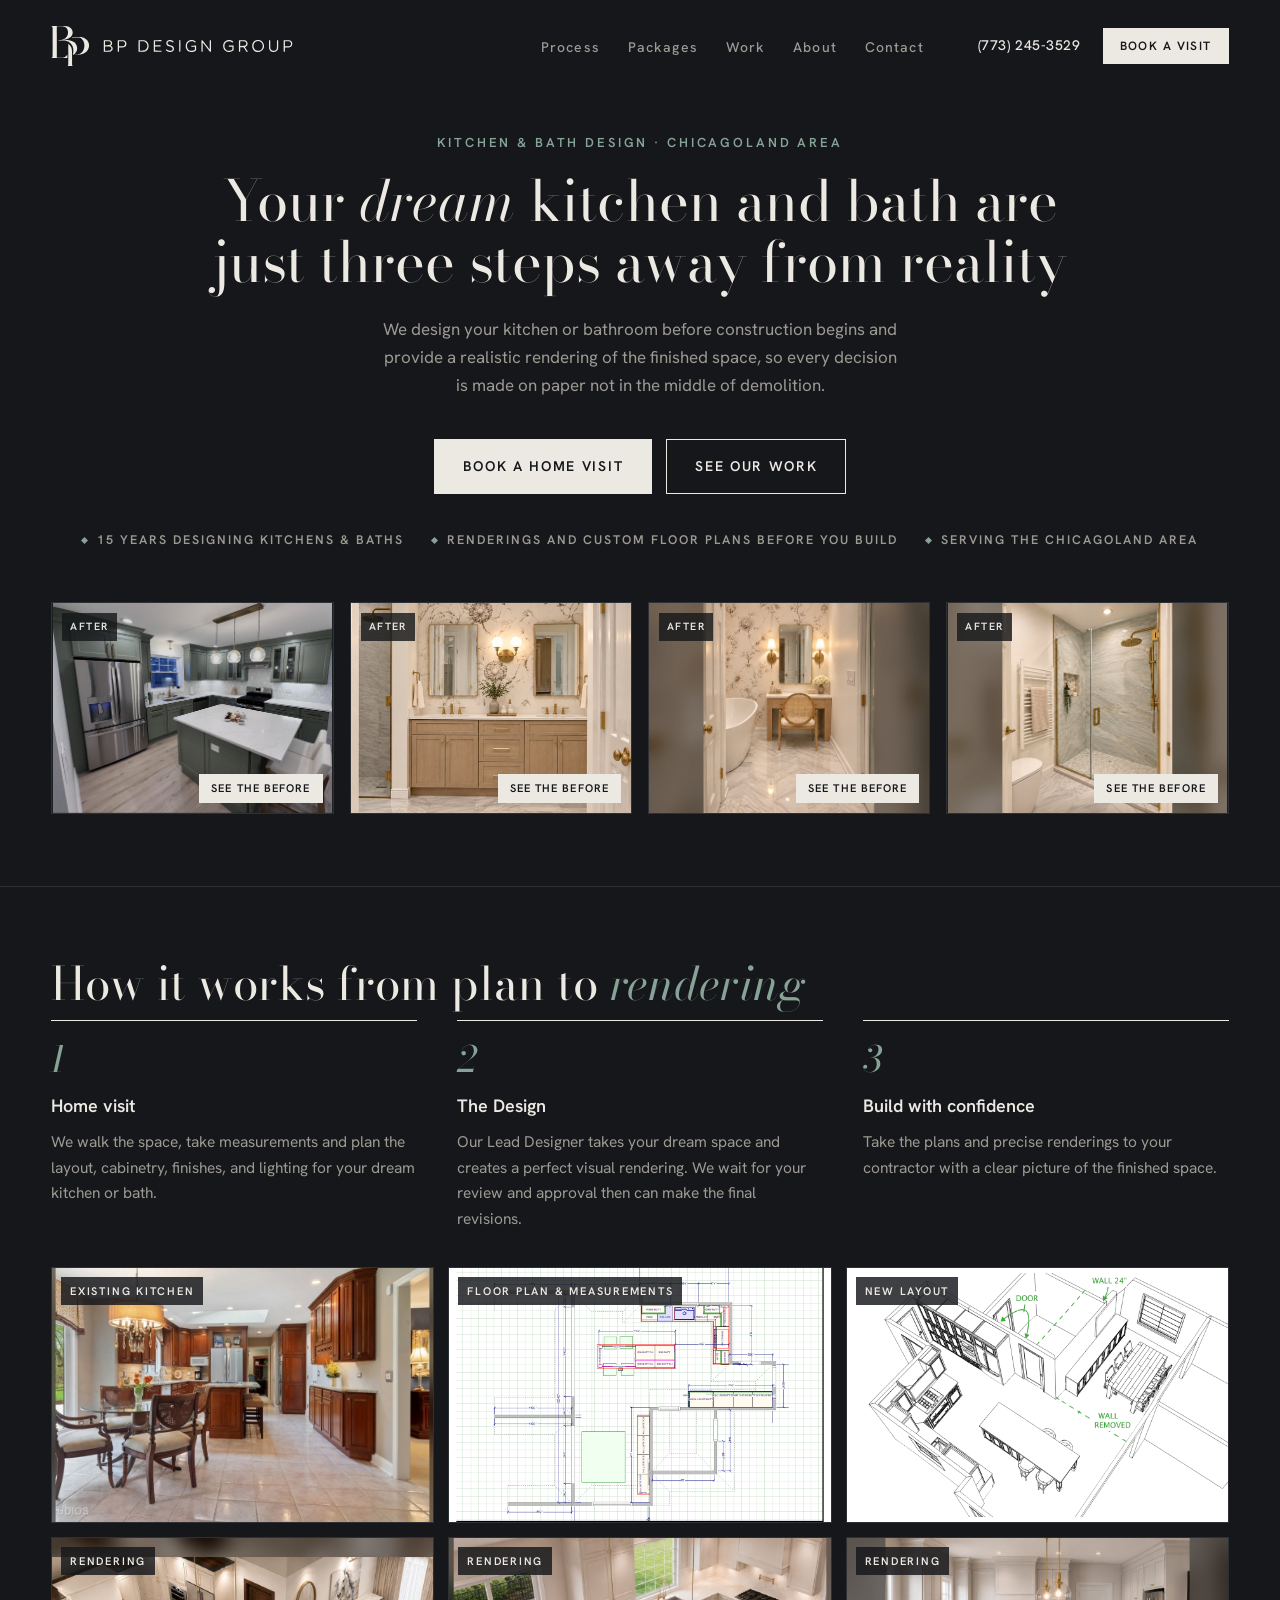
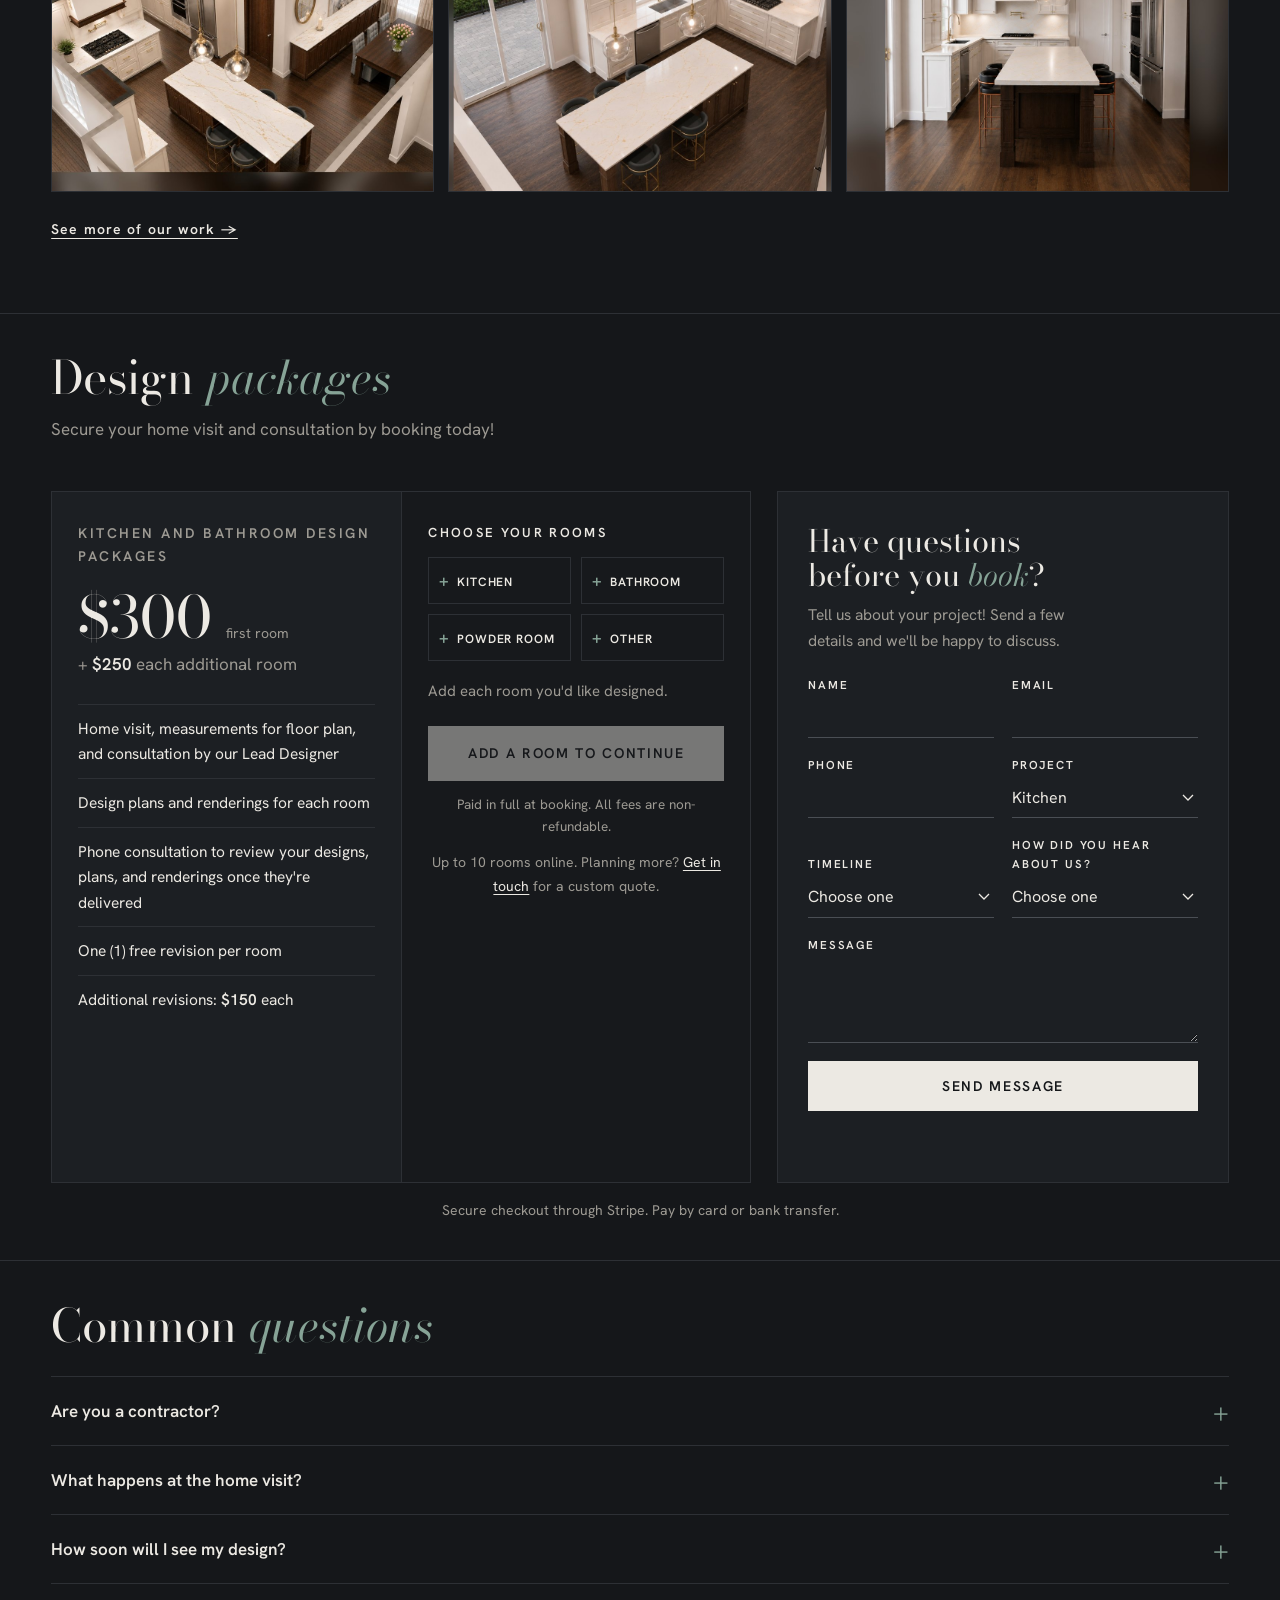
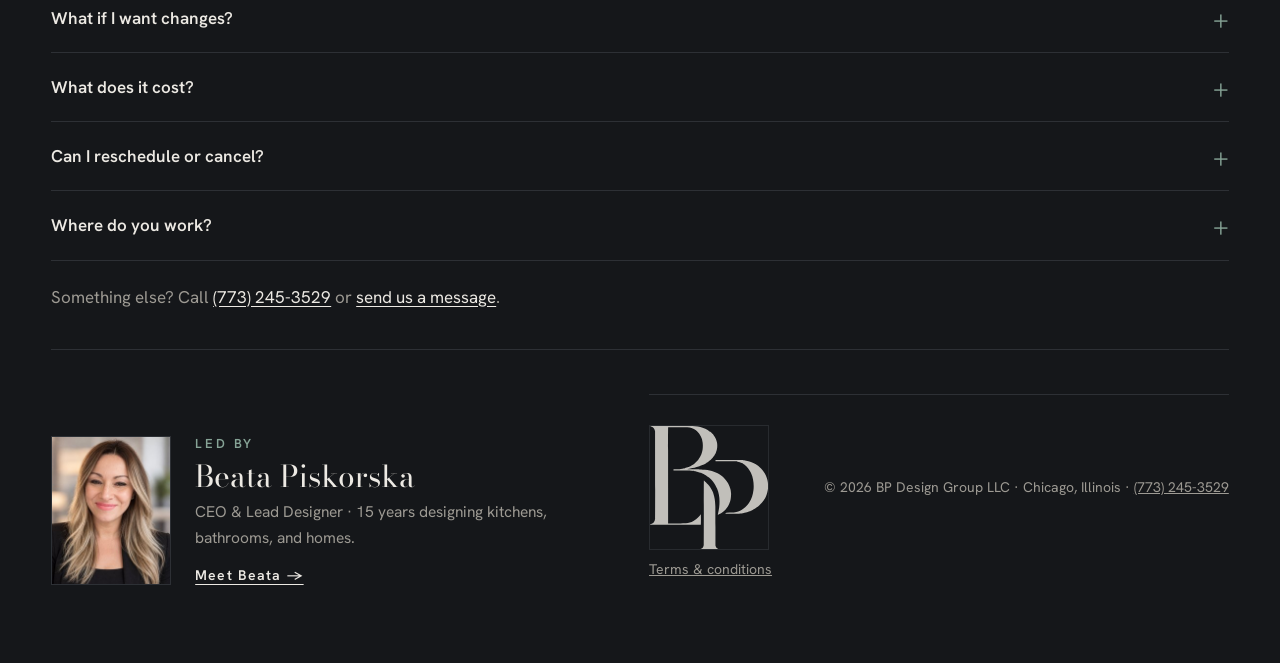
==== index.html @ edc8d441 "Test: Retainer Agreement signing (pre-filled document, drawn initials and signature in pop-ups), Ter" ====
<!doctype html>
<html lang="en"><head><meta charset="utf-8"><meta name="viewport" content="width=device-width, initial-scale=1">
<title>BP Design Group | Kitchen &amp; Bath Design in Chicago</title>
<meta name="description" content="BP Design Group designs kitchen and bathroom renovations for homes across the Chicagoland Area: layout, cabinetry, finishes, and lighting, with renderings of the finished room before work begins.">
<meta property="og:title" content="BP Design Group">
<meta property="og:description" content="Kitchen and bath design for the Chicagoland Area. See your new room before you build it.">
<meta property="og:type" content="website">
<meta property="og:image" content="https://bpdesignchi.com/img/kitchen-after.jpg">
<meta property="og:url" content="https://bpdesignchi.com/">
<meta name="theme-color" content="#15171A">
<link rel="icon" href="favicon.svg" type="image/svg+xml">
<link rel="canonical" href="https://bpdesignchi.com/">
<script type="application/ld+json">
{
  "@context": "https://schema.org",
  "@type": "HomeAndConstructionBusiness",
  "name": "BP Design Group LLC",
  "description": "Kitchen and bathroom renovation design: layout, cabinetry, finishes, lighting, and renderings.",
  "logo": "https://bpdesignchi.com/logo-mark.svg",
  "image": "https://bpdesignchi.com/img/kitchen-after.jpg",
  "url": "https://bpdesignchi.com/",
  "email": "info@bpdesignchi.com",
  "telephone": "+1-773-245-3529",
  "address": { "@type": "PostalAddress", "addressLocality": "Chicago", "addressRegion": "IL", "addressCountry": "US" },
  "areaServed": ["Chicagoland Area", "Chicago, IL"],
  "priceRange": "$$"
}
</script>
<script type="application/ld+json">
{
 "@context": "https://schema.org",
 "@type": "FAQPage",
 "mainEntity": [
  {
   "@type": "Question",
   "name": "Are you a contractor?",
   "acceptedAnswer": {
    "@type": "Answer",
    "text": "No. BP Design Group is a design firm. We create your plans and renderings; you hire your own contractor and installers, and they verify all measurements and site conditions before ordering materials or building."
   }
  },
  {
   "@type": "Question",
   "name": "What happens at the home visit?",
   "acceptedAnswer": {
    "@type": "Answer",
    "text": "Our Lead Designer walks the space with you, takes measurements for the floor plan, and talks through how you use the room, the look you want, and what matters most to you."
   }
  },
  {
   "@type": "Question",
   "name": "How soon will I see my design?",
   "acceptedAnswer": {
    "@type": "Answer",
    "text": "For one or two rooms, we aim to deliver your designs within three to five business days after the home visit; for larger projects, we'll give you an estimate when you book. Then we review them with you by phone."
   }
  },
  {
   "@type": "Question",
   "name": "What if I want changes?",
   "acceptedAnswer": {
    "@type": "Answer",
    "text": "Each room includes one free revision. Each revision beyond that is $150."
   }
  },
  {
   "@type": "Question",
   "name": "What does it cost?",
   "acceptedAnswer": {
    "@type": "Answer",
    "text": "$300 for the first room, including the home visit, and $250 for each additional room. The full amount is paid when you book, and all fees are non-refundable."
   }
  },
  {
   "@type": "Question",
   "name": "Can I reschedule or cancel?",
   "acceptedAnswer": {
    "@type": "Answer",
    "text": "You can reschedule your home visit once with at least 48 hours' notice. With less notice, or if the visit is missed, a new $300 retainer is needed to rebook; room fees you've already paid carry over. All fees are non-refundable, but if we cancel or reschedule, you can request a full refund."
   }
  },
  {
   "@type": "Question",
   "name": "Where do you work?",
   "acceptedAnswer": {
    "@type": "Answer",
    "text": "We design kitchens and bathrooms for homes across Chicagoland and the surrounding suburbs. Beyond a reasonable distance, we may quote a travel fee."
   }
  }
 ]
}
</script>
<link rel="preconnect" href="https://fonts.googleapis.com"><link rel="preconnect" href="https://fonts.gstatic.com" crossorigin>
<link href="https://fonts.googleapis.com/css2?family=Bodoni+Moda:ital,opsz,wght@0,6..96,400;1,6..96,400&family=Hanken+Grotesk:wght@400;500;600&family=Allura&display=swap" rel="stylesheet">
<style>
  :root { --bg:#15171A; --raised:#1C1F23; --text:#ECE9E3; --soft:#9D9A93; --rule:#2D3035; --acc:#86A396; --g:24px; }
  * { box-sizing:border-box; } html { scroll-behavior:smooth; }
  body { margin:0; background:var(--bg); color:var(--text); font:400 17px/1.65 "Hanken Grotesk", system-ui, sans-serif; }
  a { color:inherit; }
  .wrap { max-width:1140px; margin:0 auto; padding:0 var(--g); }
  header.top { display:flex; justify-content:space-between; align-items:center; padding:26px 0; }
  .brand { display:inline-flex; align-items:center; gap:14px; text-decoration:none; }
  .brand img { display:block; height:auto; }
  .brand-mark { width:38px; }
  .brand-word { width:190px; }
  @media (max-width:420px) { .brand-word { width:150px; } .brand-mark { width:32px; } }
  nav a { margin-left:28px; text-decoration:none; font-size:14px; font-weight:500; letter-spacing:.08em; color:var(--soft); }
  nav a:hover { color:var(--text); }
  .hero { padding:40px 0 72px; text-align:center; }
  .eyebrow { font-size:13px; font-weight:600; letter-spacing:.22em; text-transform:uppercase; color:var(--acc); margin:0 0 18px; }
  h1 { font:400 clamp(36px,4.4vw,64px)/1.08 "Bodoni Moda", serif; margin:0 auto; max-width:28ch; text-wrap:balance; }
  h1 em { font-style:italic; }
  .lede { color:var(--soft); max-width:52ch; margin:22px auto 34px; }
  .btn { display:inline-block; padding:15px 28px; background:var(--text); color:var(--bg); text-decoration:none; font-weight:600; font-size:14px; letter-spacing:.12em; text-transform:uppercase; border:1px solid var(--text); transition:background .2s,color .2s; }
  .btn:hover { background:transparent; color:var(--text); }
  .btn.ghost { background:transparent; color:var(--text); } .btn.ghost:hover { background:var(--text); color:var(--bg); }
  /* signature: drag from drawing to rendering */
  section { padding:clamp(48px, 5.5vw, 84px) 0; border-top:1px solid var(--rule); }
  h2 { font:400 clamp(30px,3.6vw,46px)/1.1 "Bodoni Moda", serif; margin:0 0 12px; }
  h2 em { font-style:italic; color:var(--acc); }
  .intro { color:var(--soft); max-width:52ch; margin:0 0 48px; text-wrap:balance; }
  .pkgs { display:grid; grid-template-columns:repeat(3,1fr); gap:clamp(16px, 2vw, 28px); }
  .pkg { background:var(--raised); border:1px solid var(--rule); padding:34px 30px; display:flex; flex-direction:column; }
  .pkg h3 { margin:0; font-size:14px; font-weight:600; letter-spacing:.18em; text-transform:uppercase; color:var(--soft); }
  .price { font:400 58px/1 "Bodoni Moda", serif; margin:20px 0 6px; }
  .price.word { font-style:italic; font-size:48px; }
  .per { font-size:14px; color:var(--soft); }
  .pkg ul { list-style:none; padding:0; margin:24px 0 30px; flex:1; }
  .pkg li { padding:10px 0; border-top:1px solid var(--rule); font-size:15.5px; }
  .pkg .btn { text-align:center; }
  .rooms { display:flex; align-items:center; justify-content:space-between; gap:12px; margin:20px 0 0; font-size:13px; font-weight:600; letter-spacing:.18em; text-transform:uppercase; color:var(--soft); }
  .rooms select { width:auto; min-width:128px; font-size:16px; letter-spacing:0; text-transform:none; padding:6px 26px 6px 0; }
  .multi-price .choose { display:block; font:italic 400 34px/1.1 "Bodoni Moda", serif; color:var(--soft); padding:12px 0 6px; }
  .btn.is-disabled { opacity:.45; cursor:not-allowed; }
  [hidden] { display:none !important; }
  .ask { margin:28px 0 0; font:italic 400 20px/1.4 "Bodoni Moda", serif; color:var(--text); }
  .ask a { color:var(--acc); text-underline-offset:4px; }
  .notes { margin-top:18px; display:grid; gap:4px; }
  .card-note { margin:16px 0 0; font-size:14px; color:var(--soft); text-align:center; }
  .card-note a { color:var(--text); text-underline-offset:3px; }
  /* one package, priced by room: pick rooms on the card */
  .package { display:grid; grid-template-columns:minmax(0, 1fr) minmax(0, 1fr); background:var(--raised); border:1px solid var(--rule); }
  .package-info { padding:36px 34px 30px; }
  .package-info h3 { margin:0; font-size:14px; font-weight:600; letter-spacing:.18em; text-transform:uppercase; color:var(--soft); }
  .package-price { display:flex; align-items:baseline; gap:14px; margin:20px 0 4px; }
  .package-price .price { margin:0; }
  .package-extra { margin:0; font-size:17px; color:var(--soft); }
  .package-extra strong { color:var(--text); font-weight:600; }
  .package-info ul { list-style:none; padding:0; margin:26px 0 0; }
  .package-info li { padding:11px 0; border-top:1px solid var(--rule); font-size:15.5px; }
  .package-info li strong { font-weight:600; }
  .package-pick { padding:36px 34px 30px; background:#17191C; border-left:1px solid var(--rule); display:flex; flex-direction:column; }
  .pick-title { margin:0 0 14px; font-size:13px; font-weight:600; letter-spacing:.18em; text-transform:uppercase; }
  .room-add { display:grid; grid-template-columns:repeat(2, minmax(0, 1fr)); gap:10px; }
  .room-add button { font:600 13px/1 "Hanken Grotesk", sans-serif; letter-spacing:.1em; text-transform:uppercase; color:var(--text); background:transparent; border:1px solid var(--rule); padding:15px 12px; cursor:pointer; text-align:left; transition:border-color .2s, background .2s; }
  .room-add button::before { content:"+"; color:var(--acc); font-size:17px; margin-right:10px; }
  .room-add button:hover:not(:disabled) { border-color:var(--text); background:rgba(236,233,227,.04); }
  .room-add button:disabled { opacity:.4; cursor:not-allowed; }
  .room-add button:focus-visible, .picked button:focus-visible { outline:2px solid var(--acc); outline-offset:2px; }
  .pick-empty { margin:18px 0 0; color:var(--soft); font-size:15px; }
  .picked { list-style:none; margin:18px 0 0; padding:0; }
  .picked:empty { display:none; }
  .picked li { display:grid; grid-template-columns:28px minmax(0, 1fr) 36px; align-items:center; gap:8px; padding:8px 0; border-top:1px solid var(--rule); }
  .picked .pick-n { font:italic 400 20px/1 "Bodoni Moda", serif; color:var(--acc); }
  .picked .pick-name { font-size:16px; }
  .picked input { font:inherit; font-size:16px; color:var(--text); background:transparent; border:0; border-bottom:1px solid var(--soft); padding:6px 0; width:100%; }
  .picked input:focus { outline:none; border-bottom-color:var(--acc); }
  .picked input::placeholder { color:#6E6C67; }
  .picked .pick-x { width:36px; height:36px; background:none; border:0; color:var(--soft); font-size:24px; line-height:1; cursor:pointer; }
  .picked .pick-x:hover { color:var(--text); }
  .pick-max { margin:12px 0 0; font-size:14px; color:#E6B872; }
  .pick-max a { color:var(--text); }
  .pick-sum { margin:18px 0 0; padding-top:16px; border-top:1px solid var(--text); }
  .pick-line { display:flex; justify-content:space-between; align-items:baseline; gap:12px; }
  .pick-line span { font-size:15px; color:var(--soft); }
  .pick-line strong { font:400 44px/1 "Bodoni Moda", serif; }
  .pick-sum p { margin:8px 0 0; font-size:14px; color:var(--soft); }
  .package-pick .btn { margin-top:22px; text-align:center; }
  .pick-error { margin:10px 0 0; font-size:14px; color:#E58B7C; min-height:0; }
  .pick-error:empty { display:none; }
  .package-pick .card-note { margin-top:14px; }
  @media (max-width:880px) { .package { grid-template-columns:1fr; } .package-pick { border-left:0; border-top:1px solid var(--rule); } .package-info, .package-pick { padding:28px 22px 24px; } }
  .addons { margin-top:clamp(16px, 2vw, 28px); border:1px solid var(--rule); padding:22px 30px; display:grid; grid-template-columns:auto minmax(0, 1fr); gap:10px 40px; align-items:center; }
  .addons h3 { margin:0; font-size:14px; font-weight:600; letter-spacing:.18em; text-transform:uppercase; color:var(--soft); }
  .addons dl { margin:0; display:grid; grid-template-columns:repeat(2, minmax(0, 1fr)); gap:10px 40px; }
  .addons dt { font-weight:600; }
  .addons dd { margin:0; color:var(--soft); font-size:15.5px; }
  .addons dd strong { color:var(--text); font-weight:600; }
  @media (max-width:880px) { .addons { grid-template-columns:1fr; padding:22px 24px; } .addons dl { grid-template-columns:1fr; gap:14px; } }
  .designer { display:flex; align-items:center; gap:24px; margin-top:56px; padding-top:32px; border-top:1px solid var(--rule); }
  .designer img { display:block; width:120px; height:auto; border:1px solid var(--rule); flex:none; }
  .designer .eyebrow { margin:0 0 6px; }
  .designer-name { margin:0; font:400 30px/1.1 "Bodoni Moda", serif; }
  .designer-role { margin:6px 0 10px; color:var(--soft); font-size:15.5px; }
  .designer-link { font-size:14px; font-weight:600; letter-spacing:.08em; color:var(--text); text-underline-offset:4px; }
  @media (max-width:520px) { .designer { gap:18px; } .designer img { width:88px; } .designer-name { font-size:26px; } }
  .note { font-size:14px; color:var(--soft); margin:0; }
  .checkout-note { margin-top:16px; text-align:center; }
  @media (max-width:880px) { .gallery { grid-template-columns:repeat(2, minmax(0, 1fr)); gap:10px; } .gallery .tag { top:6px; left:6px; font-size:10px; letter-spacing:.12em; padding:4px 6px; } }
  .steps { display:grid; grid-template-columns:repeat(3,1fr); gap:40px; list-style:none; margin:0; padding:0; counter-reset:s; }
  .steps > li { counter-increment:s; border-top:1px solid var(--text); padding-top:20px; }
  .process-shots { list-style:none; margin:36px 0 0; padding:0; display:grid; grid-template-columns:repeat(3, minmax(0, 1fr)); gap:14px; }
  .process-shots li { position:relative; }
  .process-shots img { display:block; width:100%; height:auto; aspect-ratio:3/2; object-fit:cover; border:1px solid var(--rule); background:var(--raised); }
  .process-shots .tag { position:absolute; top:10px; left:10px; font-size:11px; font-weight:600; letter-spacing:.16em; text-transform:uppercase; padding:5px 9px; background:rgba(21,23,26,.82); pointer-events:none; }
  .steps-more { display:inline-block; margin-top:26px; }
  @media (max-width:880px) { .process-shots { grid-template-columns:repeat(2, minmax(0, 1fr)); gap:10px; margin-top:28px; } .process-shots .tag { top:6px; left:6px; font-size:10px; letter-spacing:.12em; padding:4px 6px; } }
  .steps > li::before { content:counter(s); font:italic 400 36px/1 "Bodoni Moda", serif; color:var(--acc); display:block; margin-bottom:14px; }
  .steps h3 { margin:0 0 8px; font-size:18px; font-weight:600; }
  .steps p { margin:0; color:var(--soft); font-size:15.5px; }
  .contact-bg { background:var(--raised); }
  .faq { max-width:860px; }
  .faq h2 { margin-bottom:26px; }
  .faq-list { border-bottom:1px solid var(--rule); }
  .faq details { border-top:1px solid var(--rule); }
  .faq summary { display:flex; justify-content:space-between; align-items:center; gap:24px; padding:20px 0; cursor:pointer; list-style:none; font-size:17px; font-weight:600; }
  .faq summary::-webkit-details-marker { display:none; }
  .faq summary::after { content:"+"; font:300 28px/1 "Hanken Grotesk", sans-serif; color:var(--acc); flex:none; transition:transform .2s; }
  .faq details[open] summary::after { transform:rotate(45deg); }
  .faq summary:hover { color:#fff; }
  .faq summary:focus-visible { outline:2px solid var(--acc); outline-offset:4px; }
  .faq details p { margin:-4px 0 22px; color:var(--soft); max-width:64ch; }
  .faq-more { margin:22px 0 0; color:var(--soft); }
  .faq-more a { color:var(--text); text-underline-offset:3px; }
  @media (prefers-reduced-motion: reduce) { .faq summary::after { transition:none; } }
  /* booking box and contact form side by side */
  .pack-grid { display:grid; grid-template-columns:minmax(0, 1.55fr) minmax(0, 1fr); gap:clamp(16px, 2vw, 28px); align-items:stretch; }
  .contact-side { background:var(--raised); border:1px solid var(--rule); padding:32px 30px 26px; }
  .contact-side .head h3 { font:400 clamp(26px,2.4vw,32px)/1.12 "Bodoni Moda", serif; margin:0 0 10px; text-wrap:balance; }
  .contact-side .head h3 em { font-style:italic; color:var(--acc); }
  .contact-side .intro { margin:0 0 22px; font-size:15.5px; }
  #contact-form { gap:18px; }
  #contact-form .row { gap:18px; align-items:end; }
  .pack-grid .room-add button { padding:14px 10px; font-size:12px; letter-spacing:.07em; white-space:nowrap; }
  .pack-grid .room-add button::before { margin-right:7px; }
  #contact-form .field label { font-size:11.5px; letter-spacing:.16em; }
  #contact-form input, #contact-form select, #contact-form textarea { font-size:16px; padding:8px 0; }
  #contact-form textarea { min-height:84px; }
  #contact-form .form-actions { justify-content:stretch; }
  #contact-form .form-actions .btn { width:100%; text-align:center; }
  /* the package card stacks its two halves while it shares the row with the form */
  .pack-grid .package { grid-template-columns:1fr; }
  .pack-grid .package-pick { border-left:0; border-top:1px solid var(--rule); }
  @media (min-width:1280px) { .pack-grid .package { grid-template-columns:minmax(0, 1fr) minmax(0, 1fr); } .pack-grid .package-pick { border-left:1px solid var(--rule); border-top:0; } .pack-grid .package-info, .pack-grid .package-pick { padding:30px 26px 26px; } }
  @media (max-width:980px) { .pack-grid { grid-template-columns:1fr; } }
  @media (max-width:600px) { .contact-side { padding:26px 20px 22px; } }
  form { display:grid; gap:30px; }
  .row { display:grid; grid-template-columns:1fr 1fr; gap:30px; }
  .field { display:grid; gap:4px; }
  .field label { font-size:13px; font-weight:600; letter-spacing:.18em; text-transform:uppercase; }
  .field label small { font:italic 400 15px "Bodoni Moda", serif; letter-spacing:0; text-transform:none; color:var(--soft); margin-left:4px; }
  input, select, textarea { width:100%; font:400 18px/1.4 "Hanken Grotesk", sans-serif; color:var(--text); background:transparent; border:0; border-bottom:1px solid #4A4E54; border-radius:0; padding:10px 0; }
  select { appearance:none; background:transparent url("data:image/svg+xml,%3Csvg xmlns='http://www.w3.org/2000/svg' width='12' height='8'%3E%3Cpath d='M1 1l5 5 5-5' fill='none' stroke='%23ECE9E3' stroke-width='1.3'/%3E%3C/svg%3E") no-repeat right 4px center; padding-right:24px; }
  select option { background:var(--raised); color:var(--text); }
  textarea { min-height:130px; resize:vertical; }
  input:focus, select:focus, textarea:focus { outline:none; border-bottom-color:var(--acc); box-shadow:0 1px 0 var(--acc); }
  .botcheck { position:absolute; left:-9999px; }
  .form-actions { display:flex; flex-wrap:wrap; align-items:center; justify-content:space-between; gap:18px; }
  form .btn { cursor:pointer; font-family:inherit; }
  form .btn[disabled] { opacity:.6; cursor:progress; }
  .form-status { min-height:1.6em; margin:0; }
  .form-status.is-error { color:#E39A8A; }
  .form-status.is-success { color:var(--acc); font-style:italic; }
  @media (max-width:600px) { .row { grid-template-columns:1fr; } .form-actions .btn { width:100%; } }
  .foot-mark { display:block; width:26px; height:auto; opacity:.8; }
  footer { align-items:center; padding:30px 0 46px; border-top:1px solid var(--rule); font-size:14px; color:var(--soft); display:flex; flex-wrap:wrap; gap:8px 24px; justify-content:space-between; }
  a:focus-visible { outline:2px solid var(--acc); outline-offset:3px; }
  /* after-first project photos; the before is one tap away */
  .hero-ctas { display:flex; flex-wrap:wrap; justify-content:center; gap:14px; margin-top:40px; }
  .hero .hero-ctas .btn { margin-top:0; }
  .hero-facts { list-style:none; display:flex; flex-wrap:wrap; justify-content:center; gap:10px 28px; margin:36px 0 0; padding:0; font-size:12.5px; font-weight:600; letter-spacing:.16em; text-transform:uppercase; color:var(--soft); }
  .hero-facts li { display:flex; align-items:center; gap:10px; }
  .hero .hero-strip { grid-template-columns:repeat(4, minmax(0, 1fr)); gap:16px; max-width:none; margin:52px 0 0; text-align:left; }
  .hero-strip .reveal .state { top:10px; left:10px; font-size:10.5px; letter-spacing:.14em; padding:5px 8px; }
  .hero-strip .reveal-btn { right:10px; bottom:10px; padding:9px 12px; font-size:11px; letter-spacing:.1em; }
  @media (max-width:880px) { .hero .hero-strip { grid-template-columns:repeat(2, minmax(0, 1fr)); gap:10px; margin-top:36px; } }
  .hero-facts li::before { content:""; width:5px; height:5px; background:var(--acc); transform:rotate(45deg); flex:none; }
  @media (max-width:520px) { .hero-facts { flex-direction:column; align-items:center; gap:10px; } }
  .projects { display:grid; grid-template-columns:repeat(2, minmax(0, 1fr)); gap:28px; }
  @media (max-width:880px) { .projects { grid-template-columns:1fr; gap:20px; } }
  @media (max-width:520px) { .hero-ctas { flex-direction:column; align-items:stretch; max-width:340px; margin-left:auto; margin-right:auto; } .reveal-btn { right:10px; bottom:10px; padding:10px 12px; font-size:12px; } }
  .reveal { margin:0; }
  .reveal .frame { position:relative; border:1px solid var(--rule); background:var(--raised); overflow:hidden; }
  .reveal .frame { aspect-ratio:4/3; }
  .reveal img { display:block; width:100%; height:auto; }
  /* whole photo shown, never cropped: taller photos sit inside the frame with space at the sides */
  .reveal .after, .reveal .before { height:100%; object-fit:contain; }
  .reveal .before { position:absolute; inset:0; height:100%; object-fit:contain; opacity:0; transition:opacity .45s ease; }
  .reveal.showing-before .before { opacity:1; }
  .reveal .state { position:absolute; top:14px; left:14px; font-size:12px; font-weight:600; letter-spacing:.18em; text-transform:uppercase; padding:6px 10px; background:rgba(21,23,26,.8); pointer-events:none; }
  .reveal-btn { position:absolute; right:14px; bottom:14px; font:600 13px/1 "Hanken Grotesk", sans-serif; letter-spacing:.12em; text-transform:uppercase; color:var(--bg); background:var(--text); border:0; padding:12px 16px; cursor:pointer; transition:background .2s; }
  .reveal-btn:hover { background:#fff; }
  .reveal-btn:focus-visible { outline:2px solid var(--acc); outline-offset:3px; }
  @media (prefers-reduced-motion: reduce) { .reveal .before { transition:none; } }
  /* retainer agreement: signed before checkout */
  dialog.agree { width:min(660px, calc(100vw - 32px)); max-height:calc(100vh - 32px); overflow:auto; padding:0; border:1px solid var(--rule); background:var(--raised); color:var(--text); }
  dialog.agree::backdrop { background:rgba(8,9,10,.72); }
  .agree form { padding:34px 34px 30px; gap:22px; }
  .agree .close { position:absolute; top:14px; right:16px; background:none; border:0; color:var(--soft); font-size:26px; line-height:1; cursor:pointer; padding:6px; }
  .agree .close:hover { color:var(--text); }
  .agree h2 { margin:0; font-size:32px; }
  .agree .pkgline { margin:6px 0 0; color:var(--soft); }
  .agree .full { font-size:14px; color:var(--soft); margin:-8px 0 0; }
  .agree .full a { color:var(--text); }
  .agree .contract { max-height:230px; overflow:auto; border:1px solid var(--rule); background:#17191C; padding:14px 18px; font-size:13.5px; line-height:1.6; }
  .agree .contract h2 { font:600 13px/1.4 "Hanken Grotesk", sans-serif; letter-spacing:.06em; margin:16px 0 6px; padding:0; border:0; }
  .agree .contract h2:first-child { margin-top:0; }
  .agree .contract h3 { font:600 12px/1.4 "Hanken Grotesk", sans-serif; letter-spacing:.1em; text-transform:uppercase; color:var(--acc); margin:10px 0 4px; }
  .agree .contract p, .agree .contract li { color:#CFCBC4; margin:0 0 8px; }
  .agree .contract ul { margin:0 0 8px; padding-left:18px; }
  .agree .contract:focus-visible { outline:2px solid var(--acc); outline-offset:2px; }
  .agree .full { margin:8px 0 0; }
  .agree .sig-head { display:flex; justify-content:space-between; align-items:baseline; gap:12px; flex-wrap:wrap; }
  .agree .linkbtn { background:none; border:0; padding:0; color:var(--soft); font:inherit; font-size:13px; text-decoration:underline; cursor:pointer; }
  .agree .linkbtn:hover { color:var(--text); }
  .agree .sig-pad { display:block; width:100%; height:120px; margin-top:8px; background:#F4F2EE; border-radius:2px; touch-action:none; cursor:crosshair; }
  .agree .initials { border:1px solid var(--rule); padding:4px 20px 12px; margin:0; min-width:0; }
  .agree .initials legend { padding:0 8px; margin-left:-8px; font-size:13px; font-weight:600; letter-spacing:.18em; text-transform:uppercase; }
  .agree .init-head { display:flex; flex-wrap:wrap; align-items:end; justify-content:space-between; gap:12px 24px; padding:10px 0 14px; border-bottom:1px solid var(--rule); }
  .agree .init-head label { display:grid; gap:4px; font-size:11px; font-weight:600; letter-spacing:.16em; text-transform:uppercase; color:var(--soft); }
  .agree .init-head input { width:110px; text-align:center; text-transform:uppercase; letter-spacing:.12em; font-size:18px; font-weight:600; }
  .agree .init-head p { margin:0; font-size:14px; color:var(--soft); flex:1 1 220px; }
  .agree .init-count { font-size:13px; font-weight:600; letter-spacing:.08em; color:var(--soft); white-space:nowrap; }
  .agree .init-count.done { color:var(--acc); }
  .agree .init-group h4 { margin:18px 0 2px; font-size:12px; font-weight:600; letter-spacing:.16em; text-transform:uppercase; color:var(--acc); }
  .agree .init-item { display:grid; grid-template-columns:minmax(0, 1fr) 96px; gap:16px; align-items:center; padding:10px 0; border-top:1px solid var(--rule); }
  .agree .init-group h4 + .init-item { border-top:0; }
  .agree .init-item p { margin:0; font-size:14.5px; line-height:1.55; color:#D9D6D0; }
  .agree .init-item p strong { color:var(--text); }
  .agree .init-btn { height:40px; border:1px dashed var(--soft); background:transparent; color:var(--text); font:600 12px/1 "Hanken Grotesk", sans-serif; letter-spacing:.14em; text-transform:uppercase; cursor:pointer; }
  .agree .init-btn:hover { border-color:var(--text); }
  .agree .init-btn.on { border:1px solid var(--acc); background:rgba(134,163,150,.14); color:var(--text); font:400 26px/1 Allura, cursive; letter-spacing:0; text-transform:none; }
  .agree .init-btn:focus-visible { outline:2px solid var(--acc); outline-offset:2px; }
  .agree .init-item.missing .init-btn { border-color:#E6B872; color:#E6B872; }
  @media (max-width:600px) { .agree .init-item { grid-template-columns:minmax(0, 1fr) 84px; gap:12px; } }
  .agree .check { display:flex; gap:12px; align-items:flex-start; font-size:15px; color:#D9D6D0; cursor:pointer; }
  .agree .check input { width:18px; height:18px; margin:3px 0 0; accent-color:var(--acc); flex:none; }
  .agree .fine { font-size:13px; color:var(--soft); margin:0; max-width:34ch; }
  .agree input::placeholder { color:#6E6C67; }
  .agree .addr { border:0; padding:0; margin:0; display:grid; gap:18px; min-width:0; }
  .agree .addr legend { padding:0; margin-bottom:4px; font-size:13px; font-weight:600; letter-spacing:.18em; text-transform:uppercase; }
  .agree .addr legend small { display:block; margin-top:4px; font:italic 400 15px "Bodoni Moda", serif; letter-spacing:0; text-transform:none; color:var(--soft); }
  .agree .addr select { padding-right:24px; }
  .agree .addr-status { margin:-4px 0 0; font-size:14px; min-height:1.3em; color:var(--soft); }
  .agree .addr-status.ok { color:var(--acc); }
  .agree .addr-status.warn { color:#E6B872; }
  .agree .hidden { display:none; }
  .agree .stepper { display:flex; flex-wrap:wrap; gap:6px; list-style:none; margin:-6px 0 0; padding:0; counter-reset:st; }
  .agree .stepper li { counter-increment:st; font-size:12px; font-weight:600; letter-spacing:.14em; text-transform:uppercase; color:var(--soft); border:1px solid var(--rule); padding:7px 10px; }
  .agree .stepper li::before { content:counter(st) " · "; }
  .agree .stepper li.on { color:var(--bg); background:var(--text); border-color:var(--text); }
  .agree .stepper li.done { color:var(--acc); border-color:var(--acc); }
  .agree .step { display:grid; gap:20px; padding:0; border-top:0; }
  .agree .step h3 { font:400 26px/1.15 "Bodoni Moda", serif; margin:0; }
  .agree .step > .fine { margin-top:-12px; max-width:none; }
  .agree .room-list { display:grid; gap:14px; }
  .agree .room-row { display:grid; grid-template-columns:84px minmax(0, 1fr); gap:8px 16px; align-items:center; }
  .agree .room-row label { font-size:13px; font-weight:600; letter-spacing:.14em; text-transform:uppercase; color:var(--soft); }
  .agree .room-row .room-other { grid-column:2; }
  .agree .step-total { margin:0; color:var(--acc); }
  .agree .summary { margin:0; border:1px solid var(--rule); }
  .agree .summary div { display:grid; grid-template-columns:132px minmax(0, 1fr); gap:12px; padding:9px 14px; border-top:1px solid var(--rule); }
  .agree .summary div:first-child { border-top:0; }
  .agree .summary dt { font-size:12px; font-weight:600; letter-spacing:.14em; text-transform:uppercase; color:var(--soft); padding-top:3px; }
  .agree .summary dd { margin:0; font-size:15px; overflow-wrap:anywhere; }
  .agree .summary .linkbtn { margin-left:8px; }
  .agree .step-nav { flex-wrap:nowrap; }
  .agree .step-nav .fine { flex:1; }
  @media (max-width:600px) {
    .agree .room-row { grid-template-columns:1fr; } .agree .room-row .room-other { grid-column:1; }
    .agree .summary div { grid-template-columns:1fr; gap:2px; }
    .agree .step-nav { flex-wrap:wrap; } .agree .step-nav .btn { flex:1; } .agree .step-nav .fine { flex-basis:100%; order:-1; max-width:none; }
  }
  /* Review & sign: the Retainer Agreement card and the Terms checkbox */
  .agree .sign-card { display:flex; align-items:center; justify-content:space-between; gap:16px; flex-wrap:wrap; border:1px solid var(--rule); padding:18px 20px; }
  .agree .sign-card.done { border-color:var(--acc); }
  .agree .sign-kicker { margin:0 0 4px; font-size:12px; font-weight:600; letter-spacing:.16em; text-transform:uppercase; }
  .agree .sign-card.done .sign-kicker::after { content:" ✓"; color:var(--acc); }
  .agree .sign-state { margin:0; font-size:14.5px; color:var(--soft); max-width:42ch; }
  .agree .terms-card { display:grid; gap:14px; justify-items:start; }
  /* The agreement, shown as a document */
  dialog.retainer { width:min(820px, calc(100vw - 24px)); height:min(92vh, 1100px); max-height:none; padding:0; border:0; background:#2A2D31; color:#1A1C1F; }
  dialog.retainer[open] { display:grid; grid-template-rows:auto minmax(0, 1fr) auto; }
  dialog.retainer::backdrop { background:rgba(8,9,10,.8); }
  .ret-bar, .ret-foot { display:flex; align-items:center; justify-content:space-between; gap:12px; padding:12px 18px; background:#1C1F23; color:var(--text); }
  .ret-progress { font-size:13px; font-weight:600; letter-spacing:.08em; color:var(--soft); }
  .ret-close { background:none; border:0; color:var(--soft); font-size:28px; line-height:1; cursor:pointer; padding:0 4px; }
  .ret-close:hover { color:var(--text); }
  .ret-foot p { margin:0; font-size:13px; color:var(--soft); }
  .ret-foot .btn { cursor:pointer; font-family:inherit; }
  .paper-wrap { overflow:auto; padding:22px; }
  .paper { background:#fff; color:#1A1C1F; max-width:680px; margin:0 auto; padding:44px 50px 52px; box-shadow:0 10px 30px rgba(0,0,0,.35); font:400 14.5px/1.6 "Hanken Grotesk", Arial, sans-serif; }
  .paper .p-head { display:flex; justify-content:space-between; align-items:center; gap:12px; font-size:12px; color:#6B6B70; }
  .paper h2 { font:400 34px/1.1 "Bodoni Moda", serif; margin:20px 0 18px; color:#1A1C1F; }
  .paper h4 { margin:0 0 6px; font-size:12px; font-weight:600; letter-spacing:.16em; text-transform:uppercase; color:#2B4A3E; }
  .paper p { margin:0 0 8px; color:#1A1C1F; }
  .paper .p-sec { padding:16px 0; border-top:1px solid #E4E2DD; }
  .paper .p-sec.has-init { display:grid; grid-template-columns:minmax(0, 1fr) 108px; gap:18px; }
  .paper .fill { font-weight:600; background:#F0F5F2; border-bottom:1px solid #9FB5AB; padding:0 3px; }
  .paper .p-fees { width:100%; border-collapse:collapse; margin:8px 0 0; font-size:14px; }
  .paper .p-fees td { padding:5px 0; vertical-align:top; }
  .paper .p-fees td:last-child { text-align:right; white-space:nowrap; padding-left:12px; }
  .paper .p-fees .total td { font-weight:700; border-top:1.5px solid #1A1C1F; padding-top:7px; }
  .paper .slot-wrap { display:grid; gap:4px; align-content:start; }
  .paper .slot-wrap small { font-size:11px; color:#6B6B70; }
  .paper .init-slot, .paper .sig-slot { display:flex; align-items:center; justify-content:center; background:#FBFAF7; border:1.5px dashed #86A396; color:#2B4A3E; font:600 12px/1 "Hanken Grotesk", sans-serif; letter-spacing:.12em; text-transform:uppercase; cursor:pointer; padding:0; }
  .paper .init-slot { width:108px; height:58px; }
  .paper .init-slot:hover, .paper .sig-slot:hover { background:#EEF4F1; }
  .paper .init-slot.on, .paper .sig-slot.on { border-style:solid; background:#fff; }
  .paper .init-slot img { max-width:94px; max-height:48px; }
  .paper .p-sigs { display:grid; grid-template-columns:1fr 1fr; gap:28px; margin-top:8px; }
  .paper .p-who { font-size:12px; font-weight:600; letter-spacing:.14em; text-transform:uppercase; color:#6B6B70; margin-bottom:8px; }
  .paper .sig-slot { width:100%; height:86px; margin-bottom:10px; }
  .paper .sig-slot img { max-width:92%; max-height:74px; }
  .paper .p-sigline { height:86px; margin-bottom:10px; display:flex; align-items:flex-end; border-bottom:1px solid #1A1C1F; font-size:12.5px; color:#6B6B70; padding-bottom:6px; font-style:italic; }
  .paper button:focus-visible { outline:2px solid #2B4A3E; outline-offset:2px; }
  @media (max-width:640px) { .paper { padding:26px 18px 32px; } .paper h2 { font-size:28px; } .paper .p-sec.has-init { grid-template-columns:1fr; gap:10px; } .paper .p-sigs { grid-template-columns:1fr; } .paper-wrap { padding:10px; } .ret-foot p { display:none; } }
  /* The white pop-up for drawing initials or a signature */
  dialog.padbox { width:min(460px, calc(100vw - 24px)); padding:22px 22px 18px; border:0; background:#fff; color:#1A1C1F; box-shadow:0 24px 60px rgba(0,0,0,.45); }
  dialog.padbox.is-sig { width:min(640px, calc(100vw - 24px)); }
  dialog.padbox::backdrop { background:rgba(8,9,10,.55); }
  .padbox h3 { margin:0 0 4px; font:400 24px/1.2 "Bodoni Moda", serif; color:#1A1C1F; }
  .padbox .pad-hint { margin:0 0 12px; font-size:13.5px; color:#6B6B70; }
  .padbox canvas { display:block; width:100%; height:170px; background:#fff; border:1.5px solid #CFCBC4; touch-action:none; cursor:crosshair; }
  .padbox.is-sig canvas { height:200px; }
  .pad-reuse { display:flex; flex-wrap:wrap; align-items:center; gap:12px; margin:0 0 12px; padding:10px 12px; background:#F0F5F2; }
  .pad-reuse[hidden] { display:none; }
  .pad-reuse img { max-height:40px; max-width:120px; }
  .pad-reuse .pad-hint { margin:0; }
  .pad-error { min-height:1.2em; margin:8px 0 0; font-size:13px; color:#B4412E; }
  .pad-actions { display:flex; align-items:center; gap:10px; margin-top:6px; }
  .pad-actions .grow { flex:1; }
  .pad-btn { font:600 12.5px/1 "Hanken Grotesk", sans-serif; letter-spacing:.12em; text-transform:uppercase; padding:12px 16px; border:1px solid #1A1C1F; background:#1A1C1F; color:#fff; cursor:pointer; }
  .pad-btn.ghost { background:#fff; color:#1A1C1F; }
  .pad-link { background:none; border:0; padding:0; font:inherit; font-size:13px; color:#555; text-decoration:underline; cursor:pointer; }
  .pick-policy { margin:12px 0 0; font-size:13.5px; color:var(--soft); text-align:center; }
  .foot-designer { margin-top:0; padding:44px 0 36px; }
  @media (max-width:600px) { .agree form { padding:28px 20px 22px; } .agree h2 { font-size:26px; } }
  @media (max-width:880px) {
    .pkgs, .steps { grid-template-columns:1fr; } nav { display:none; } section { padding:48px 0; }
  }
</style>
<link rel="stylesheet" href="site.css"></head>
<body>
<div class="wrap">
  <header class="top">
    <a class="brand" href="#" aria-label="BP Design Group, home"><img class="brand-mark" src="logo-mark.svg" width="38" height="40" alt=""><img class="brand-word" src="logo-wordmark.svg" width="190" height="12" alt="BP Design Group"></a>
    <button type="button" class="menu-btn" aria-expanded="false" aria-controls="site-nav"><span class="bars" aria-hidden="true"><i></i><i></i><i></i></span>Menu</button>
    <nav id="site-nav" aria-label="Main"><a href="#process">Process</a><a href="#packages">Packages</a><a href="work.html">Work</a><a href="about.html">About</a><a href="#contact">Contact</a></nav>
    <div class="head-actions"><a class="head-phone" href="tel:+17732453529">(773) 245-3529</a><a class="head-cta" href="#packages">Book a visit</a></div>
  </header>

  <div class="hero">
    <p class="eyebrow">Kitchen &amp; bath design · Chicagoland Area</p>
    <h1>Your <em>dream</em> kitchen and bath are just three steps away from reality</h1>
    <p class="lede">We design your kitchen or bathroom before construction begins and provide a realistic rendering of the finished space, so every decision is made on paper not in the middle of demolition.</p>
    <div class="hero-ctas"><a class="btn" href="#packages">Book a home visit</a><a class="btn ghost" href="work.html">See our work</a></div>
    <ul class="hero-facts">
      <li>15 years designing kitchens &amp; baths</li>
      <li>Renderings and custom floor plans before you build</li>
      <li>Serving the Chicagoland Area</li>
    </ul>
    <div class="projects hero-strip" aria-label="Recent projects: tap See the before to compare">
      <figure class="reveal">
        <div class="frame">
          <img class="after" src="img/kitchen-after.jpg" width="1140" height="855" alt="The finished kitchen: sage green shaker cabinets, a white stone island with seating, a marble hexagon backsplash, pendant lights, and light wood floors.">
          <img class="before" src="img/kitchen-before.jpg" width="1320" height="990" loading="lazy" alt="The same kitchen before: oak cabinets, white laminate counters, and black and white vinyl tile floors.">
          <span class="state">After</span>
          <button type="button" class="reveal-btn" aria-pressed="false">See the before</button>
        </div>
      </figure>
      <figure class="reveal">
        <div class="frame">
          <img class="after" src="img/work/bath-double-after.jpg" width="828" height="621" loading="lazy" alt="The finished bathroom: a light oak double vanity with brass hardware, two brass-framed mirrors, floral wallpaper, and a marble floor.">
          <img class="before" src="img/work/bath-double-before.jpg" width="828" height="621" loading="lazy" alt="The same bathroom before: a distressed white double vanity, a mirrored medicine cabinet, and a cluttered countertop.">
          <span class="state">After</span>
          <button type="button" class="reveal-btn" aria-pressed="false">See the before</button>
        </div>
      </figure>
      <figure class="reveal">
        <div class="frame">
          <img class="after" src="img/work/bath-vanity-after-wide.jpg" data-full="img/work/bath-vanity-after.jpg" width="1253" height="940" loading="lazy" alt="The finished bathroom: a freestanding tub, a wood vanity table with a cane chair, floral wallpaper, brass sconces, and a marble floor.">
          <img class="before" src="img/work/bath-vanity-before-wide.jpg" data-full="img/work/bath-vanity-before.jpg" width="1253" height="940" loading="lazy" alt="The same bathroom before: a built-in corner jetted tub, mirrored walls, and white tile floors.">
          <span class="state">After</span>
          <button type="button" class="reveal-btn" aria-pressed="false">See the before</button>
        </div>
      </figure>
      <figure class="reveal">
        <div class="frame">
          <img class="after" src="img/work/bath-shower-after-wide.jpg" data-full="img/work/bath-shower-after.jpg" width="1253" height="940" loading="lazy" alt="The finished bathroom: a walk-in glass shower with brass fixtures and marble-look tile, a heated towel rack, and a marble floor.">
          <img class="before" src="img/work/bath-shower-before-wide.jpg" data-full="img/work/bath-shower-before.jpg" width="1253" height="940" loading="lazy" alt="The same bathroom before: a tub with a shower curtain, white wall tile, and black and white tile floors.">
          <span class="state">After</span>
          <button type="button" class="reveal-btn" aria-pressed="false">See the before</button>
        </div>
      </figure>
    </div>
  </div>
</div>

<section id="process"><div class="wrap">
  <h2>How it works from plan to <em>rendering</em></h2>
  <ol class="steps">
    <li><h3>Home visit</h3><p>We walk the space, take measurements and plan the layout, cabinetry, finishes, and lighting for your dream kitchen or bath.</p></li>
    <li><h3>The Design</h3><p>Our Lead Designer takes your dream space and creates a perfect visual rendering. We wait for your review and approval then can make the final revisions.</p></li>
    <li><h3>Build with confidence</h3><p>Take the plans and precise renderings to your contractor with a clear picture of the finished space.</p></li>
  </ol>
  <ul class="gallery process-shots" aria-label="One kitchen from the existing room to the renderings">
    <li><img src="img/work/project1-existing.jpg" data-full="img/work/project1-existing-full.jpg" width="939" height="626" loading="lazy" alt="The kitchen before the redesign: cherry cabinets, a beige tile floor, and a breakfast table by the window."><span class="tag">Existing kitchen</span></li>
    <li><img src="img/work/project1-floor-plan.png" data-full="img/work/project1-floor-plan-full.png" width="1200" height="800" loading="lazy" alt="The floor plan for the new kitchen, with cabinet sizes and measurements."><span class="tag">Floor plan &amp; measurements</span></li>
    <li><img src="img/work/project1-layout.png" data-full="img/work/project1-layout-full.png" width="1200" height="800" loading="lazy" alt="A 3D line drawing of the new layout: the wall between the kitchen and dining room removed, a new island, and a relocated door."><span class="tag">New layout</span></li>
    <li><img src="img/work/project1-rendering-1.jpg" data-full="img/work/project1-rendering-1-full.jpg" width="1000" height="667" loading="lazy" alt="Rendering from above: white cabinetry, a long stone island with a dark wood base, glass pendants, and a built-in buffet by the dining table."><span class="tag">Rendering</span></li>
    <li><img src="img/work/project1-rendering-2.jpg" data-full="img/work/project1-rendering-2-full.jpg" width="1062" height="682" loading="lazy" alt="Rendering of the island and sink wall, with the patio door on the left."><span class="tag">Rendering</span></li>
    <li><img src="img/work/project1-rendering-3.jpg" data-full="img/work/project1-rendering-3-full.jpg" width="1022" height="681" loading="lazy" alt="Rendering from the dining side: the island with counter stools, the range hood, and built-in ovens."><span class="tag">Rendering</span></li>
  </ul>
  <a class="designer-link steps-more" href="work.html">See more of our work &rarr;</a>
  </div>
</div></section>

<section id="packages" class="space-tight"><div class="wrap">
  <h2>Design <em>packages</em></h2>
  <p class="intro">Secure your home visit and consultation by booking today!</p>
  <div class="pack-grid">
    <div class="package" id="package-card">
      <div class="package-info">
        <h3>Kitchen and Bathroom Design Packages</h3>
        <div class="package-price"><span class="price">$300</span><span class="per">first room</span></div>
        <p class="package-extra">+ <strong>$250</strong> each additional room</p>
        <ul>
          <li>Home visit, measurements for floor plan, and consultation by our Lead Designer</li>
          <li>Design plans and renderings for each room</li>
          <li>Phone consultation to review your designs, plans, and renderings once they're delivered</li>
          <li>One (1) free revision per room</li>
          <li>Additional revisions: <strong>$150</strong> each</li>
        </ul>
      </div>
      <div class="package-pick">
        <p class="pick-title" id="pick-title">Choose your rooms</p>
        <div class="room-add" role="group" aria-labelledby="pick-title">
          <button type="button" data-add="Kitchen">Kitchen</button><button type="button" data-add="Bathroom">Bathroom</button><button type="button" data-add="Powder room">Powder room</button><button type="button" data-add="Other">Other</button>
        </div>
        <p class="pick-empty" id="pick-empty">Add each room you'd like designed.</p>
        <ol class="picked" id="picked" aria-label="Rooms in your package"></ol>
        <p class="pick-max" id="pick-max" hidden>That's 10 rooms, the most we can book online. Planning more? <a href="#contact">Get in touch</a> for a custom quote.</p>
        <div class="pick-sum" id="pick-sum" aria-live="polite" hidden>
          <div class="pick-line"><span id="pick-count"></span><strong id="pick-total"></strong></div>
          <p id="pick-break"></p>
        </div>
        <a class="btn is-disabled" href="#packages" id="pkg-pay" aria-disabled="true">Add a room to continue</a>
        <p class="pick-error" id="pick-error" role="alert"></p>
      <p class="pick-policy">Paid in full at booking. All fees are non-refundable.</p>
        <p class="card-note">Up to 10 rooms online. Planning more? <a href="#contact">Get in touch</a> for a custom quote.</p>
      </div>
    </div>
    <aside class="contact-side" id="contact" aria-labelledby="contact-title">
      <div class="head">
        <h3 id="contact-title">Have questions before you <em>book</em>?</h3>
        <p class="intro">Tell us about your project! Send a few details and we'll be happy to discuss.</p>
      </div>
      <form id="contact-form" novalidate>
        <div class="row">
          <div class="field"><label for="name">Name</label><input id="name" name="name" type="text" autocomplete="name" required></div>
          <div class="field"><label for="email">Email</label><input id="email" name="email" type="email" autocomplete="email" required></div>
        </div>
        <div class="row">
          <div class="field"><label for="phone">Phone</label><input id="phone" name="phone" type="tel" autocomplete="tel"></div>
          <div class="field"><label for="project">Project</label>
            <select id="project" name="project">
              <option>Kitchen</option>
              <option>Bathroom</option>
              <option>Kitchen and bathroom</option>
              <option>Another room</option>
              <option>Something else</option>
            </select>
          </div>
        </div>
        <div class="row">
          <div class="field"><label for="timeline">Timeline</label>
            <select id="timeline" name="timeline">
              <option value="">Choose one</option>
              <option>Ready to start</option>
              <option>Within 3 months</option>
              <option>3 to 6 months</option>
              <option>6 months or more</option>
              <option>Just exploring</option>
            </select>
          </div>
          <div class="field"><label for="source">How did you hear about us?</label>
            <select id="source" name="source">
              <option value="">Choose one</option>
              <option>Google</option>
              <option>Instagram</option>
              <option>Facebook</option>
              <option>A friend or family member</option>
              <option>A contractor or builder</option>
              <option>Other</option>
            </select>
          </div>
        </div>
        <div class="field"><label for="message">Message</label><textarea id="message" name="message" required></textarea></div>
        <input class="botcheck" type="checkbox" name="botcheck" tabindex="-1" autocomplete="off" aria-hidden="true">
        <div class="form-actions">
          <button class="btn" type="submit">Send message</button>
        </div>
        <p class="form-status" role="status" aria-live="polite"></p>
      </form>
    </aside>
  </div>
  <p class="note checkout-note">Secure checkout through Stripe. Pay by card or bank transfer.</p>
</div></section>



<section id="faq" class="space-tight"><div class="wrap faq">
  <h2>Common <em>questions</em></h2>
  <div class="faq-list">
    <details><summary>Are you a contractor?</summary><p>No. BP Design Group is a design firm. We create your plans and renderings; you hire your own contractor and installers, and they verify all measurements and site conditions before ordering materials or building.</p></details>
    <details><summary>What happens at the home visit?</summary><p>Our Lead Designer walks the space with you, takes measurements for the floor plan, and talks through how you use the room, the look you want, and what matters most to you.</p></details>
    <details><summary>How soon will I see my design?</summary><p>For one or two rooms, we aim to deliver your designs within three to five business days after the home visit; for larger projects, we'll give you an estimate when you book. Then we review them with you by phone.</p></details>
    <details><summary>What if I want changes?</summary><p>Each room includes one free revision. Each revision beyond that is $150.</p></details>
    <details><summary>What does it cost?</summary><p>$300 for the first room, including the home visit, and $250 for each additional room. The full amount is paid when you book, and all fees are non-refundable.</p></details>
    <details><summary>Can I reschedule or cancel?</summary><p>You can reschedule your home visit once with at least 48 hours' notice. With less notice, or if the visit is missed, a new $300 retainer is needed to rebook; room fees you've already paid carry over. All fees are non-refundable, but if we cancel or reschedule, you can request a full refund.</p></details>
    <details><summary>Where do you work?</summary><p>We design kitchens and bathrooms for homes across Chicagoland and the surrounding suburbs. Beyond a reasonable distance, we may quote a travel fee.</p></details>
  </div>
  <p class="faq-more">Something else? Call <a href="tel:+17732453529">(773) 245-3529</a> or <a href="#contact">send us a message</a>.</p>
</div></section>


<dialog class="agree" id="agree" aria-labelledby="agree-title">
  <form id="agree-form" novalidate>
    <button type="button" class="close" aria-label="Close" data-close>&times;</button>
    <div>
      <h2 id="agree-title">Book your <em>design package</em></h2>
      <p class="pkgline" id="agree-pkg"></p>
    </div>
    <ol class="stepper" aria-label="Booking steps">
      <li data-for="1">Your details</li><li data-for="2">Review &amp; sign</li>
    </ol>

    <!-- Step 1: contact details and project address -->
    <section class="step" data-step="1" aria-labelledby="s2-title">
      <h3 id="s2-title">Your details</h3>
      <div class="row">
        <div class="field"><label for="sig-first">First name</label><input id="sig-first" name="first_name" type="text" autocomplete="given-name" required></div>
        <div class="field"><label for="sig-last">Last name</label><input id="sig-last" name="last_name" type="text" autocomplete="family-name" required></div>
      </div>
      <div class="row">
        <div class="field"><label for="sig-email">Email</label><input id="sig-email" name="email" type="email" autocomplete="email" required></div>
        <div class="field"><label for="sig-phone">Phone</label><input id="sig-phone" name="phone" type="tel" inputmode="tel" autocomplete="tel-national" placeholder="(847) 555-0123" required></div>
      </div>
      <fieldset class="addr">
        <legend>Project address <small>where the home visit and design work will take place</small></legend>
        <div class="field"><label for="addr-line1">Street address</label><input id="addr-line1" name="address_line1" type="text" autocomplete="address-line1" required></div>
        <div class="row">
          <div class="field"><label for="addr-line2">Apt / unit <small>(optional)</small></label><input id="addr-line2" name="address_line2" type="text" autocomplete="address-line2"></div>
          <div class="field"><label for="addr-zip">ZIP code</label><input id="addr-zip" name="zip" type="text" inputmode="numeric" autocomplete="postal-code" maxlength="10" required></div>
        </div>
        <div class="row">
          <div class="field"><label for="addr-city">City</label><input id="addr-city" name="city" type="text" autocomplete="address-level2" required></div>
          <div class="field"><label for="addr-state">State</label><select id="addr-state" name="state" autocomplete="address-level1"><option selected>IL</option><option>IN</option><option>WI</option><option>AL</option><option>AK</option><option>AZ</option><option>AR</option><option>CA</option><option>CO</option><option>CT</option><option>DE</option><option>DC</option><option>FL</option><option>GA</option><option>HI</option><option>ID</option><option>IA</option><option>KS</option><option>KY</option><option>LA</option><option>ME</option><option>MD</option><option>MA</option><option>MI</option><option>MN</option><option>MS</option><option>MO</option><option>MT</option><option>NE</option><option>NV</option><option>NH</option><option>NJ</option><option>NM</option><option>NY</option><option>NC</option><option>ND</option><option>OH</option><option>OK</option><option>OR</option><option>PA</option><option>RI</option><option>SC</option><option>SD</option><option>TN</option><option>TX</option><option>UT</option><option>VT</option><option>VA</option><option>WA</option><option>WV</option><option>WY</option></select></div>
        </div>
        <p class="addr-status" id="addr-status" aria-live="polite"></p>
        <label class="check hidden" id="addr-confirm-wrap"><input type="checkbox" id="addr-confirm"> <span>This address is correct as entered.</span></label>
      </fieldset>
    </section>

    <!-- Step 2: review, terms, signature -->
    <section class="step" data-step="2" aria-labelledby="s3-title" hidden>
      <h3 id="s3-title">Review &amp; sign</h3>
      <dl class="summary" id="summary"></dl>
      <div class="sign-card" id="sign-card">
        <div>
          <p class="sign-kicker">Retainer Agreement</p>
          <p class="sign-state" id="sign-state">Filled in with your details. Open it to initial each section and sign.</p>
        </div>
        <button type="button" class="btn" id="open-retainer">Review &amp; sign</button>
      </div>
      <div class="terms-card">
        <a class="btn ghost" href="terms.html" target="_blank" rel="noopener">Read the Terms &amp; Conditions</a>
        <label class="check"><input type="checkbox" name="agree"> <span>I have read the BP Design Group Terms &amp; Conditions and agree to them.</span></label>
      </div>
    </section>

    <input class="botcheck" type="checkbox" name="botcheck" tabindex="-1" autocomplete="off" aria-hidden="true">
    <div class="form-actions step-nav">
      <button type="button" class="btn ghost" id="step-back">Back</button>
      <p class="fine" id="agree-fine"></p>
      <button type="button" class="btn" id="step-next">Continue</button>
      <button type="submit" class="btn" id="step-submit" hidden>Sign &amp; continue to payment</button>
    </div>
    <p class="form-status" role="status" aria-live="polite"></p>
  </form>
</dialog>

<dialog class="retainer" id="retainer" aria-labelledby="ret-title">
  <div class="ret-bar"><span class="ret-progress" id="ret-progress"></span><button type="button" class="ret-close" data-ret-close aria-label="Close the agreement">&times;</button></div>
  <div class="paper-wrap"><article class="paper" id="paper"></article></div>
  <div class="ret-foot"><p>Tap <strong>Initial</strong> on each section, then <strong>Click to sign</strong>.</p><button type="button" class="btn" id="ret-done">Done</button></div>
</dialog>

<dialog class="padbox" id="padbox" aria-labelledby="pad-title">
  <h3 id="pad-title">Draw your initials</h3>
  <p class="pad-hint">Use your mouse, trackpad, or finger.</p>
  <div class="pad-reuse" id="pad-reuse" hidden><img alt="Your initials"><button type="button" class="pad-btn" id="pad-use">Use these initials</button><span class="pad-hint">or draw new ones below</span></div>
  <canvas id="pad-canvas" aria-label="Drawing area"></canvas>
  <p class="pad-error" id="pad-error" role="alert"></p>
  <div class="pad-actions"><button type="button" class="pad-link" id="pad-clear">Clear</button><span class="grow"></span><button type="button" class="pad-btn ghost" id="pad-cancel">Cancel</button><button type="button" class="pad-btn" id="pad-apply">Apply</button></div>
</dialog>

<div class="wrap">
  <div class="designer foot-designer">
    <img src="img/beata-thumb.jpg" width="120" height="150" loading="lazy" alt="Beata Piskorska">
    <div>
      <p class="eyebrow">Led by</p>
      <p class="designer-name">Beata Piskorska</p>
      <p class="designer-role">CEO &amp; Lead Designer · 15 years designing kitchens, bathrooms, and homes.</p>
      <a class="designer-link" href="about.html">Meet Beata &rarr;</a>
    </div>
<footer><img class="foot-mark" src="logo-mark.svg" width="26" height="27" alt=""><span>© <span id="year">2026</span> BP Design Group LLC · Chicago, Illinois · <a href="tel:+17732453529">(773) 245-3529</a></span><span><a href="terms.html">Terms &amp; conditions</a></span></footer></div>
<script>
  const TERMS_VERSION = "Terms & Conditions, last updated September 28, 2026";
  // Signing automation (Cloudflare Worker): stores the signed agreement, opens a Stripe checkout for the exact package,
  // and emails the signed agreement after payment. If it can't be reached, the site emails the record to info@ and
  // downloads a PDF copy; the office then sends a payment link.
  const AGREEMENT_API = "https://bp-agreements.bp-agreements.workers.dev";
  document.getElementById("year").textContent = new Date().getFullYear();

  document.querySelectorAll(".reveal").forEach(fig => {
    const btn = fig.querySelector(".reveal-btn"), state = fig.querySelector(".state");
    btn.addEventListener("click", () => {
      const before = fig.classList.toggle("showing-before");
      btn.textContent = before ? "See the after" : "See the before";
      btn.setAttribute("aria-pressed", before);
      state.textContent = before ? "Before" : "After";
    });
  });

  // Web3Forms access key: submissions are emailed to the address it was created with.
  const WEB3FORMS_KEY = "d686482e-3d99-4ef3-9374-ea9e5fa4a6bb";
  const FALLBACK_EMAIL = "info@bpdesignchi.com";

  const form = document.getElementById("contact-form");
  const fields = form.elements;
  const status = form.querySelector(".form-status");
  const button = form.querySelector("button[type=submit]");
  const setStatus = (text, kind) => { status.textContent = text; status.className = "form-status" + (kind ? " is-" + kind : ""); };

  form.addEventListener("submit", async (event) => {
    event.preventDefault();
    if (fields.botcheck.checked) return;
    const name = fields.name.value.trim(), email = fields.email.value.trim(), message = fields.message.value.trim();
    if (!name || !email || !message) { setStatus("Add your name, email, and a message, then send again.", "error"); return; }
    if (!fields.email.checkValidity()) { setStatus("Check your email address. It should look like name@example.com.", "error"); fields.email.focus(); return; }
    if (!WEB3FORMS_KEY) { setStatus("The form isn't connected yet. Email " + FALLBACK_EMAIL + " instead.", "error"); return; }

    button.disabled = true; button.textContent = "Sending…"; setStatus("");
    try {
      const response = await fetch("https://api.web3forms.com/submit", {
        method: "POST",
        headers: { "Content-Type": "application/json", Accept: "application/json" },
        body: JSON.stringify({
          access_key: WEB3FORMS_KEY,
          subject: "New inquiry from bpdesignchi.com: " + fields.project.value,
          from_name: "BP Design Group website",
          replyto: email, name, email,
          phone: fields.phone.value.trim() || "Not provided",
          project: fields.project.value, message,
          timeline: fields.timeline.value || "Not given",
          heard_about_us: fields.source.value || "Not given",
        }),
      });
      const result = await response.json();
      if (!result.success) throw new Error(result.message);
      form.reset();
      setStatus("Message sent. We'll reply to " + email + ".", "success");
    } catch (err) {
      setStatus("Your message didn't send. Try again or email " + FALLBACK_EMAIL + ".", "error");
    } finally {
      button.disabled = false; button.textContent = "Send message";
    }
  });

  // ---- Package: pick rooms on the card, see the total ----
  // Prices: keep in step with FIRST_ROOM / EXTRA_ROOM / MAX_ROOMS in bp-agreements/src/index.js, which sets the real charge.
  const FIRST_ROOM = 300, EXTRA_ROOM = 250, MAX_ROOMS = 10;
  const PACKAGE_NAME = "Kitchen and Bathroom Design Package";
  const fmt = n => "$" + n.toLocaleString("en-US");
  const esc = s => String(s).replace(/[&<>"]/g, c => ({ "&": "&amp;", "<": "&lt;", ">": "&gt;", '"': "&quot;" })[c]);
  const priceFor = n => n ? FIRST_ROOM + EXTRA_ROOM * (n - 1) : 0;
  // The Retainer Agreement, filled in from the booking. Each section with initial: true is initialed; the client signs at the end.
  // Keep identical in bp-design-site/index.html and bp-agreements/src/pdf.js. **text** is bold.
  const retainerDoc = r => {
    const usd = v => "$" + Number(v).toLocaleString("en-US");
    const rooms = (r.room_list || []).map(x => String(x).replace(/\*/g, ""));
    const extra = rooms.slice(1);
    return {
      fees: [
        { label: "Design Retainer — Room 1: " + (rooms[0] || ""), amount: usd(300) },
        { label: "Additional rooms: " + (extra.length ? extra.join(", ") + " (" + extra.length + " × $250)" : "none"), amount: usd(250 * extra.length) },
        { label: "Total due at signing", amount: usd(Number(r.total)), total: true },
      ],
      sections: [
        { id: "services", title: "Services & Fees", initial: true, fees: true, paras: [
          "The **$300 Design Retainer** includes one in-home consultation with measurements, a design plan and rendering for one room, and one free revision.",
          "Each additional room is **$250** and includes a design plan, a rendering, and one free revision.",
          "Once the designs are delivered, the Designer will review them with the Client in a phone consultation.",
          "Each revision beyond the free one is **$150**. A revision is one set of changes to one room's design.",
        ] },
        { id: "payment", title: "Payment & No Refunds", initial: true, paras: [
          "The full amount is due at signing, and the home visit is scheduled once payment clears. **All fees are non-refundable.** If the Designer cancels or reschedules the appointment, the Client will not owe a rescheduling fee and may request a full refund.",
        ] },
        { id: "rescheduling", title: "Rescheduling", initial: true, paras: [
          "The Client may reschedule the home visit **once** by notifying the Designer at least **48 hours** before the appointment. With less notice, or if the appointment is missed, a **new $300 retainer** is required to rebook; additional room fees already paid carry over.",
        ] },
        { id: "delivery", title: "Delivery", initial: true, paras: [
          "The Designer aims to deliver designs for one or two rooms within **three (3) to five (5) business days** after the home visit, and will estimate larger projects at booking. Delivery dates are estimates, not guarantees.",
        ] },
        { id: "terms", title: "Terms & Conditions", initial: true, paras: [
          "This Agreement includes the BP Design Group LLC Terms & Conditions, which the Client acknowledges receiving. If they conflict, this Agreement controls.",
        ] },
      ],
    };
  };
  const picked = document.getElementById("picked"), pickPay = document.getElementById("pkg-pay"), pickError = document.getElementById("pick-error");
  let picks = [];
  const chosenRooms = () => picks.map(p => p.type === "Other" ? p.other.trim() : p.type);
  const currentPackage = () => picks.length ? { name: PACKAGE_NAME, rooms: picks.length, total: priceFor(picks.length), payNow: priceFor(picks.length) } : null;
  const paymentLine = p => "The " + fmt(p.total) + " package fee for " + p.rooms + (p.rooms === 1 ? " room" : " rooms") + " is paid in full at booking.";
  const payShort = p => fmt(p.total) + " paid at booking";
  const renderPicks = focusIndex => {
    picked.innerHTML = picks.map((p, i) => '<li><span class="pick-n">' + (i + 1) + '</span>' +
      (p.type === "Other"
        ? '<input type="text" class="pick-other" data-i="' + i + '" maxlength="40" placeholder="Describe the room" aria-label="Room ' + (i + 1) + ': describe the room" value="' + esc(p.other) + '">'
        : '<span class="pick-name">' + esc(p.type) + '</span>') +
      '<button type="button" class="pick-x" data-i="' + i + '" aria-label="Remove room ' + (i + 1) + ' (' + esc(p.type) + ')">&times;</button></li>').join("");
    const n = picks.length;
    document.getElementById("pick-empty").hidden = n > 0;
    document.getElementById("pick-sum").hidden = n === 0;
    document.getElementById("pick-max").hidden = n < MAX_ROOMS;
    document.getElementById("pick-count").textContent = n + (n === 1 ? " room" : " rooms");
    document.getElementById("pick-total").textContent = fmt(priceFor(n));
    document.getElementById("pick-break").textContent = (n > 1 ? fmt(FIRST_ROOM) + " first room + " + fmt(EXTRA_ROOM) + " × " + (n - 1) : fmt(FIRST_ROOM) + " first room") + " · paid in full at booking";
    pickPay.textContent = n ? "Book " + n + (n === 1 ? " room" : " rooms") : "Add a room to continue";
    pickPay.classList.toggle("is-disabled", !n);
    if (n) pickPay.removeAttribute("aria-disabled"); else pickPay.setAttribute("aria-disabled", "true");
    document.querySelectorAll("[data-add]").forEach(b => { b.disabled = n >= MAX_ROOMS; });
    pickError.textContent = "";
    if (focusIndex != null) { const li = picked.children[focusIndex]; if (li) (li.querySelector("input") || li.querySelector("button")).focus(); }
  };
  document.querySelectorAll("[data-add]").forEach(b => b.addEventListener("click", () => {
    if (picks.length >= MAX_ROOMS) return;
    picks.push({ type: b.dataset.add, other: "" });
    renderPicks(b.dataset.add === "Other" ? picks.length - 1 : null);
  }));
  picked.addEventListener("click", e => {
    const x = e.target.closest(".pick-x"); if (!x) return;
    picks.splice(Number(x.dataset.i), 1);
    renderPicks();
    const next = picked.querySelectorAll(".pick-x")[Math.min(Number(x.dataset.i), picks.length - 1)];
    (next || document.querySelector("[data-add]")).focus();
  });
  picked.addEventListener("input", e => { if (e.target.matches(".pick-other")) { picks[Number(e.target.dataset.i)].other = e.target.value; pickError.textContent = ""; } });
  renderPicks();

  // ---- Booking: 1 details · 2 review & sign, then Stripe checkout ----
  const dlg = document.getElementById("agree");
  const agreeForm = document.getElementById("agree-form");
  const af = agreeForm.elements;
  const agreeStatus = agreeForm.querySelector(".form-status");
  const btnBack = document.getElementById("step-back"), btnNext = document.getElementById("step-next"), btnSubmit = document.getElementById("step-submit");
  let pkg = null, step = 1, termsBlocks = null;
  const setAgreeStatus = (text, kind) => { agreeStatus.textContent = text; agreeStatus.className = "form-status" + (kind ? " is-" + kind : ""); };
  const newReference = rooms => {
    const d = new Date(), pad2 = n => String(n).padStart(2, "0");
    return "BPDG-" + d.getFullYear() + pad2(d.getMonth() + 1) + pad2(d.getDate()) + "-" + Math.random().toString(36).slice(2, 7).toUpperCase() + "-R" + rooms;
  };

  // Full terms, loaded from terms.html so there is one source of truth.
  const loadTerms = async () => {
    if (termsBlocks) return;
    try {
      const html = await (await fetch("terms.html", { cache: "no-cache" })).text();
      const doc = new DOMParser().parseFromString(html, "text/html");
      const nodes = [...doc.querySelectorAll(".wrap > h2, .wrap > h3, .wrap > p:not(.meta):not(.actions):not(.initial-note), .wrap > ul")];
      if (!nodes.length) throw new Error("no terms");
      termsBlocks = nodes.map(n => n.tagName === "UL"
        ? { type: "ul", items: [...n.querySelectorAll("li")].map(li => li.textContent.trim()) }
        : { type: n.tagName.toLowerCase(), text: [...n.childNodes].map(c => c.nodeName === "BR" ? "\n" : c.textContent).join("").replace(/[ \t\r]+/g, " ").replace(/ *\n */g, "\n").trim(), initial: n.dataset.initial });
    } catch (e) { termsBlocks = null; }
  };

  // The PDF library is only needed for the backup path (automation unreachable).
  let pdfLib = null;
  const loadPdf = () => pdfLib || (pdfLib = new Promise((resolve, reject) => {
    const s = document.createElement("script");
    s.src = "https://cdnjs.cloudflare.com/ajax/libs/jspdf/4.2.1/jspdf.umd.min.js";
    s.integrity = "sha512-plOdviVmws4Y3JAvbnpfKb2hVxKM1lCwsi3vmElYRj+tiDLffZ4FVUj5a8vyKJ9pIgl8JCAHEJ4D1iUKBecswg==";
    s.crossOrigin = "anonymous"; s.referrerPolicy = "no-referrer";
    s.onload = () => resolve(window.jspdf.jsPDF); s.onerror = () => { pdfLib = null; reject(new Error("pdf library")); };
    document.head.appendChild(s);
  }));

  // ---- Step 1: phone formatting, ZIP fill, address verification ----
  const phoneDigits = v => { let d = v.replace(/\D/g, ""); if (d.length === 11 && d[0] === "1") d = d.slice(1); return d.slice(0, 10); };
  af.phone.addEventListener("input", () => {
    const d = phoneDigits(af.phone.value);
    af.phone.value = d.length > 6 ? "(" + d.slice(0, 3) + ") " + d.slice(3, 6) + "-" + d.slice(6) : d.length > 3 ? "(" + d.slice(0, 3) + ") " + d.slice(3) : d;
  });
  const addrStatus = document.getElementById("addr-status"), confirmWrap = document.getElementById("addr-confirm-wrap"), addrConfirm = document.getElementById("addr-confirm");
  let addrState = "unchecked", addrTimer = null, addrSeq = 0;
  const showAddr = (text, kind) => { addrStatus.textContent = text; addrStatus.className = "addr-status" + (kind ? " " + kind : ""); };
  const addrReady = () => af.address_line1.value.trim().length > 3 && /^\d{5}/.test(af.zip.value.trim()) && af.city.value.trim();
  const composeAddress = () => af.address_line1.value.trim() + (af.address_line2.value.trim() ? ", " + af.address_line2.value.trim() : "") + ", " + af.city.value.trim() + ", " + af.state.value + " " + af.zip.value.trim();
  const verifyAddress = async () => {
    if (!AGREEMENT_API || !addrReady()) return addrState;
    const seq = ++addrSeq; addrState = "checking"; showAddr("Checking address…");
    try {
      const q = new URLSearchParams({ street: af.address_line1.value.trim(), city: af.city.value.trim(), state: af.state.value, zip: af.zip.value.trim().slice(0, 5) });
      const r = await (await fetch(AGREEMENT_API + "/verify-address?" + q)).json();
      if (seq !== addrSeq) return addrState;
      if (r.match) {
        const before = composeAddress();
        af.address_line1.value = r.address.line1; af.city.value = r.address.city; af.state.value = r.address.state; af.zip.value = r.address.zip;
        const after = composeAddress();
        addrState = "verified"; confirmWrap.classList.add("hidden"); addrConfirm.checked = false;
        showAddr(before.toLowerCase() === after.toLowerCase() ? "✓ Address verified." : "✓ Address verified and corrected to: " + after, "ok");
      } else if (r.match === false) {
        addrState = "notfound"; confirmWrap.classList.remove("hidden");
        showAddr("We couldn't find this address. Check the street number, street name, and ZIP code, or confirm it's correct below.", "warn");
      } else { addrState = "unavailable"; showAddr(""); }
    } catch (e) { if (seq === addrSeq) { addrState = "unavailable"; showAddr(""); } }
    return addrState;
  };
  ["address_line1", "address_line2", "city", "state", "zip"].forEach(n => af[n].addEventListener("input", () => {
    addrState = "unchecked"; showAddr(""); confirmWrap.classList.add("hidden"); addrConfirm.checked = false;
    clearTimeout(addrTimer); addrTimer = setTimeout(verifyAddress, 900);
  }));
  af.zip.addEventListener("input", async () => {
    const z = af.zip.value.trim();
    if (!AGREEMENT_API || !/^\d{5}$/.test(z)) return;
    try {
      const r = await (await fetch(AGREEMENT_API + "/zip?code=" + z)).json();
      if (!r.found || !r.places.length || af.zip.value.trim() !== z) return;
      const cities = r.places.map(p => p.city.toLowerCase());
      if (!af.city.value.trim() || !cities.includes(af.city.value.trim().toLowerCase())) af.city.value = r.places[0].city;
      af.state.value = r.places[0].state;
      clearTimeout(addrTimer); addrTimer = setTimeout(verifyAddress, 400);
    } catch (e) { /* the client can still type the city */ }
  });

  // ---- Step 2: summary, the Retainer Agreement (initialed and signed in pop-ups), and the Terms checkbox ----
  const fullName = () => (af.first_name.value.trim() + " " + af.last_name.value.trim()).trim();
  const bold = t => esc(t).split("**").map((x, i) => i % 2 ? "<strong>" + x + "</strong>" : x).join("");
  const retDlg = document.getElementById("retainer"), paper = document.getElementById("paper");
  const padDlg = document.getElementById("padbox"), padCanvas = document.getElementById("pad-canvas"), padCtx = padCanvas.getContext("2d");
  let stamped = {}, initialsPng = "", sigPng = "", docKey = "";
  const currentRecord = () => ({ rooms: pkg.rooms, total: pkg.total, room_list: chosenRooms() });
  const today = () => new Date().toLocaleDateString("en-US", { dateStyle: "long" });
  const signState = () => {
    const need = retainerDoc(currentRecord()).sections.filter(s => s.initial), done = need.filter(s => stamped[s.id]).length;
    return { need: need.length, done, signed: !!sigPng, complete: done === need.length && !!sigPng };
  };
  const updateSignCard = () => {
    const st = signState();
    document.getElementById("sign-state").textContent = st.complete ? "Initialed and signed. Open it again any time to review."
      : st.done || st.signed ? st.done + " of " + st.need + " sections initialed" + (st.signed ? ", signed" : ", not signed yet") + ". Open it to finish."
      : "Filled in with your details. Open it to initial each section and sign.";
    document.getElementById("sign-card").classList.toggle("done", st.complete);
    document.getElementById("open-retainer").textContent = st.complete ? "View agreement" : "Review & sign";
    document.getElementById("ret-progress").textContent = st.done + " of " + st.need + " initialed · " + (st.signed ? "Signed" : "Not signed yet");
    document.getElementById("ret-done").textContent = st.complete ? "Done" : "Save and close";
  };
  // The agreement as a document, filled in with the client's booking.
  const renderPaper = () => {
    const d = retainerDoc(currentRecord()), key = JSON.stringify(d);
    if (key !== docKey) { stamped = {}; docKey = key; }
    const fill = v => '<span class="fill">' + esc(v) + "</span>";
    const slot = s => '<button type="button" class="init-slot' + (stamped[s.id] ? " on" : "") + '" data-init="' + s.id + '" aria-label="' + (stamped[s.id] ? "Initialed: " : "Initial: ") + esc(s.title) + '">' +
      (stamped[s.id] && initialsPng ? '<img src="' + initialsPng + '" alt="Your initials">' : "Initial") + "</button>";
    paper.innerHTML =
      '<div class="p-head"><img src="bp-mark-email.png" width="31" height="32" alt="BP Design Group"><span>info@bpdesignchi.com · (773) 245-3529</span></div>' +
      '<h2 id="ret-title">Retainer Agreement</h2>' +
      '<div class="p-sec"><h4>Parties</h4><p>This Retainer Agreement (the “Agreement”) is entered into on ' + fill(today()) + " between BP Design Group LLC (the “Designer”) and " + fill(fullName()) +
        " (the “Client”) for design services at " + fill(composeAddress()) + " (the “Property”).</p></div>" +
      d.sections.map(s => '<div class="p-sec' + (s.initial ? " has-init" : "") + '"><div><h4>' + esc(s.title) + "</h4>" + s.paras.map(p => "<p>" + bold(p) + "</p>").join("") +
        (s.fees ? '<table class="p-fees">' + d.fees.map(f => "<tr" + (f.total ? ' class="total"' : "") + "><td>" + esc(f.label) + "</td><td>" + esc(f.amount) + "</td></tr>").join("") + "</table>" : "") +
        "</div>" + (s.initial ? '<div class="slot-wrap">' + slot(s) + "<small>Client initials</small></div>" : "") + "</div>").join("") +
      '<div class="p-sec"><h4>Signatures</h4><div class="p-sigs">' +
        '<div><p class="p-who">BP Design Group LLC</p><div class="p-sigline">Signs when your payment is received</div><p>Name: Beata Piskorska, CEO &amp; Lead Designer</p></div>' +
        '<div><p class="p-who">Client</p><button type="button" class="sig-slot' + (sigPng ? " on" : "") + '" id="sig-slot" aria-label="' + (sigPng ? "Signed. Click to sign again" : "Click to sign") + '">' +
          (sigPng ? '<img src="' + sigPng + '" alt="Your signature">' : "Click to sign") + "</button><p>Name: " + fill(fullName()) + "</p><p>Date: " + fill(today()) + "</p></div>" +
      "</div></div>";
    updateSignCard();
  };
  const renderReview = () => {
    const rooms = chosenRooms();
    const rows = [
      ["Package", pkg.name, 0], ["Rooms", rooms.join(", "), "rooms"], ["Total", payShort(pkg), 0],
      ["Name", fullName(), 1], ["Email", af.email.value.trim(), 1], ["Phone", af.phone.value.trim(), 1], ["Project address", composeAddress(), 1],
    ];
    document.getElementById("summary").innerHTML = rows.map(([k, v, s]) =>
      "<div><dt>" + k + "</dt><dd>" + esc(v) + (s ? ' <button type="button" class="linkbtn" data-goto="' + s + '">Edit</button>' : "") + "</dd></div>").join("");
    renderPaper();
  };
  document.getElementById("open-retainer").addEventListener("click", () => { renderPaper(); retDlg.showModal(); retDlg.querySelector(".paper-wrap").scrollTop = 0; });
  retDlg.querySelector("[data-ret-close]").addEventListener("click", () => retDlg.close());
  document.getElementById("ret-done").addEventListener("click", () => retDlg.close());
  retDlg.addEventListener("close", () => { updateSignCard(); setAgreeStatus(""); });

  // ---- The white pop-up: draw initials or a signature ----
  let padKind = "", padInk = false, padDrawing = false, padLast = null, padDone = null;
  const padSetup = () => {
    const r = padCanvas.getBoundingClientRect(), dpr = window.devicePixelRatio || 1;
    padCanvas.width = Math.round(r.width * dpr); padCanvas.height = Math.round(r.height * dpr);
    padCtx.setTransform(dpr, 0, 0, dpr, 0, 0);
    padCtx.lineWidth = 2.5; padCtx.lineCap = "round"; padCtx.lineJoin = "round"; padCtx.strokeStyle = "#16181B"; padCtx.fillStyle = "#16181B";
    padInk = false;
  };
  const openPad = (kind, done) => {
    padKind = kind; padDone = done;
    padDlg.classList.toggle("is-sig", kind === "signature");
    document.getElementById("pad-title").textContent = kind === "signature" ? "Draw your signature" : "Draw your initials";
    const reuse = document.getElementById("pad-reuse");
    reuse.hidden = !(kind === "initials" && initialsPng);
    if (!reuse.hidden) reuse.querySelector("img").src = initialsPng;
    document.getElementById("pad-error").textContent = "";
    padDlg.showModal();
    padSetup(); // measuring right after opening gives the pop-up size for this kind of drawing
  };
  const padPoint = e => { const r = padCanvas.getBoundingClientRect(); return { x: e.clientX - r.left, y: e.clientY - r.top }; };
  padCanvas.addEventListener("pointerdown", e => {
    e.preventDefault();
    // If the box changed size since it opened (for example the phone rotated), start fresh at the new size.
    if (!padInk && Math.round(padCanvas.getBoundingClientRect().width * (window.devicePixelRatio || 1)) !== padCanvas.width) padSetup();
    padDrawing = true; padLast = padPoint(e); try { padCanvas.setPointerCapture(e.pointerId); } catch (err) { /* not every pointer can be captured */ }
    padCtx.beginPath(); padCtx.arc(padLast.x, padLast.y, 1.25, 0, Math.PI * 2); padCtx.fill();
    padInk = true; document.getElementById("pad-error").textContent = "";
  });
  padCanvas.addEventListener("pointermove", e => { if (!padDrawing) return; const p = padPoint(e); padCtx.beginPath(); padCtx.moveTo(padLast.x, padLast.y); padCtx.lineTo(p.x, p.y); padCtx.stroke(); padLast = p; });
  ["pointerup", "pointercancel"].forEach(t => padCanvas.addEventListener(t, () => { padDrawing = false; }));
  // Crop to the ink, scale down, keep the background transparent.
  const padImage = maxW => {
    const w = padCanvas.width, hgt = padCanvas.height, px = padCtx.getImageData(0, 0, w, hgt).data;
    let x0 = w, y0 = hgt, x1 = -1, y1 = -1;
    for (let yy = 0; yy < hgt; yy++) for (let xx = 0; xx < w; xx++) if (px[(yy * w + xx) * 4 + 3] > 20) { if (xx < x0) x0 = xx; if (xx > x1) x1 = xx; if (yy < y0) y0 = yy; if (yy > y1) y1 = yy; }
    if (x1 < 0) return "";
    const m = 8 * (window.devicePixelRatio || 1);
    x0 = Math.max(0, x0 - m); y0 = Math.max(0, y0 - m); x1 = Math.min(w - 1, x1 + m); y1 = Math.min(hgt - 1, y1 + m);
    const cw = x1 - x0 + 1, ch = y1 - y0 + 1, s = Math.min(1, maxW / cw);
    const c = document.createElement("canvas"); c.width = Math.max(1, Math.round(cw * s)); c.height = Math.max(1, Math.round(ch * s));
    c.getContext("2d").drawImage(padCanvas, x0, y0, cw, ch, 0, 0, c.width, c.height);
    return c.toDataURL("image/png");
  };
  document.getElementById("pad-clear").addEventListener("click", () => { padCtx.clearRect(0, 0, padCanvas.width, padCanvas.height); padInk = false; });
  document.getElementById("pad-cancel").addEventListener("click", () => padDlg.close());
  document.getElementById("pad-apply").addEventListener("click", () => {
    if (!padInk) { document.getElementById("pad-error").textContent = padKind === "signature" ? "Draw your signature in the box first." : "Draw your initials in the box first."; return; }
    const img = padImage(padKind === "signature" ? 600 : 320);
    padDlg.close();
    if (padDone && img) padDone(img);
  });
  document.getElementById("pad-use").addEventListener("click", () => { padDlg.close(); if (padDone) padDone(initialsPng); });
  paper.addEventListener("click", e => {
    const slot = e.target.closest("[data-init]");
    if (slot) return openPad("initials", img => { initialsPng = img; stamped[slot.dataset.init] = new Date().toISOString(); renderPaper(); });
    if (e.target.closest("#sig-slot")) return openPad("signature", img => { sigPng = img; renderPaper(); });
  });
  // A white-background JPEG of a drawing, for the backup email.
  const flatJpeg = src => new Promise(res => {
    if (!src) return res("");
    const im = new Image();
    im.onload = () => { const c = document.createElement("canvas"); c.width = im.width; c.height = im.height; const x = c.getContext("2d"); x.fillStyle = "#fff"; x.fillRect(0, 0, c.width, c.height); x.drawImage(im, 0, 0); res(c.toDataURL("image/jpeg", 0.7)); };
    im.onerror = () => res("");
    im.src = src;
  });
  document.getElementById("summary").addEventListener("click", e => {
    const b = e.target.closest("[data-goto]"); if (!b) return;
    if (b.dataset.goto !== "rooms") return goTo(Number(b.dataset.goto));
    // Rooms are chosen on the package card.
    dlg.close();
    document.getElementById("package-card").scrollIntoView({ behavior: "smooth", block: "start" });
    document.querySelector("[data-add]").focus({ preventScroll: true });
  });

  // ---- Step navigation ----
  const goTo = n => {
    step = n;
    agreeForm.querySelectorAll(".step").forEach(s => { s.hidden = Number(s.dataset.step) !== n; });
    agreeForm.querySelectorAll(".stepper li").forEach(li => { const f = Number(li.dataset.for); li.className = f < n ? "done" : f === n ? "on" : ""; li.toggleAttribute("aria-current", f === n); });
    btnBack.hidden = n === 1; btnNext.hidden = n === 2; btnSubmit.hidden = n !== 2;
    document.getElementById("agree-fine").textContent = n === 2 ? "Next, you'll pay securely with Stripe. We'll email you a copy of your signed agreement." : "";
    setAgreeStatus("");
    if (n === 2) renderReview();
    const first = agreeForm.querySelector('.step[data-step="' + n + '"] select, .step[data-step="' + n + '"] input');
    if (first && n !== 2) first.focus();
    dlg.scrollTop = 0;
  };
  const validateStep = async n => {
    if (n === 1) {
      if (!af.first_name.value.trim()) { setAgreeStatus("Enter your first name as it appears on legal documents.", "error"); af.first_name.focus(); return false; }
      if (!af.last_name.value.trim()) { setAgreeStatus("Enter your last name.", "error"); af.last_name.focus(); return false; }
      if (!af.email.value.trim() || !af.email.checkValidity()) { setAgreeStatus("Check your email address. It should look like name@example.com.", "error"); af.email.focus(); return false; }
      if (phoneDigits(af.phone.value).length !== 10) { setAgreeStatus("Enter a 10-digit phone number so we can reach you about your home visit.", "error"); af.phone.focus(); return false; }
      if (!af.address_line1.value.trim() || !af.city.value.trim() || !/^\d{5}(-\d{4})?$/.test(af.zip.value.trim())) { setAgreeStatus("Complete the project address: street, city, state, and a 5-digit ZIP code.", "error"); (af.address_line1.value.trim() ? (af.city.value.trim() ? af.zip : af.city) : af.address_line1).focus(); return false; }
      if (addrState === "unchecked" || addrState === "checking") { setAgreeStatus("Checking the address…"); await verifyAddress(); setAgreeStatus(""); }
      if (addrState === "notfound" && !addrConfirm.checked) { setAgreeStatus("We couldn't verify the project address. Fix it, or check “This address is correct as entered.”", "error"); return false; }
      return true;
    }
    return true;
  };
  btnNext.addEventListener("click", async () => { btnNext.disabled = true; const ok = await validateStep(step); btnNext.disabled = false; if (ok) goTo(step + 1); });
  btnBack.addEventListener("click", () => goTo(step - 1));

  // Open the booking window from the package card
  pickPay.addEventListener("click", event => {
    event.preventDefault();
    const p = currentPackage();
    if (!p) { pickError.textContent = "Add at least one room to book."; document.querySelector("[data-add]").focus(); return; }
    const blank = picks.findIndex(x => x.type === "Other" && !x.other.trim());
    if (blank >= 0) { pickError.textContent = "Describe the room you added as Other."; picked.children[blank].querySelector("input").focus(); return; }
    if (typeof dlg.showModal !== "function") { location.hash = "contact"; return; }
    pkg = p;
    document.getElementById("agree-pkg").textContent = chosenRooms().join(", ") + " · " + payShort(p);
    dlg.showModal();
    goTo(1);
    loadTerms();
  });
  dlg.querySelector("[data-close]").addEventListener("click", () => dlg.close());
  dlg.addEventListener("click", event => { if (event.target === dlg) dlg.close(); });

  // Backup PDF (only if the signing automation can't be reached): the signed Retainer Agreement, then the Terms.
  const makePdf = async rec => {
    const JsPDF = await loadPdf();
    const doc = new JsPDF({ unit: "pt", format: "letter" });
    const M = 54, W = 612 - M * 2, H = 792, BOTTOM = H - M - 20, IN = W - 112;
    let y = M;
    // Start a new page unless h points fit, so paragraphs, sections, and signatures never split.
    const need = h => { if (y + h > BOTTOM && h < BOTTOM - M) { doc.addPage(); y = M; } };
    const lines = (text, size, style, width) => { doc.setFont("helvetica", style || "normal"); doc.setFontSize(size); return String(text).split("\n").flatMap(t => doc.splitTextToSize(t, width || W)); };
    const write = (text, size, style, gap, keep, width) => {
      const ls = lines(text, size, style, width);
      need(ls.length * size * 1.35 + (keep || 0));
      doc.setFont("helvetica", style || "normal"); doc.setFontSize(size);
      ls.forEach(line => { doc.text(line, M, y + size); y += size * 1.35; });
      y += gap || 0;
    };
    const image = (src, x, top, maxW, maxH) => { const p = doc.getImageProperties(src), s = Math.min(maxW / p.width, maxH / p.height); doc.addImage(src, "PNG", x, top, p.width * s, p.height * s); };
    const d = retainerDoc(rec), plainText = t => t.replace(/\*\*/g, "");
    write("BP Design Group LLC  ·  info@bpdesignchi.com  ·  (773) 245-3529", 9, "normal", 4);
    write("Retainer Agreement", 20, "bold", 4);
    write("Reference " + rec.reference + "  ·  Signed " + rec.signed_at_local, 9, "normal", 12);
    write("PARTIES", 9.5, "bold", 3);
    write("This Retainer Agreement (the “Agreement”) is entered into on " + String(rec.signed_at_local).split(" at ")[0] + " between BP Design Group LLC (the “Designer”) and " + rec.signed_name + " (the “Client”) for design services at " + rec.project_address + " (the “Property”).", 9.5, "normal", 12);
    d.sections.forEach(s => {
      const body = s.paras.map(plainText).concat(s.fees ? d.fees.map(f => f.label + "  —  " + f.amount) : []);
      need(Math.max(18 + body.reduce((n, p) => n + lines(p, 9.5, "normal", IN).length * 12.8 + 4, 0), s.initial ? 70 : 0));
      const top = y;
      write(s.title.toUpperCase(), 9.5, "bold", 3, 0, IN);
      body.forEach(p => write(p, 9.5, "normal", 4, 0, IN));
      if (s.initial) {
        doc.setDrawColor(150); doc.rect(M + W - 92, top, 92, 46);
        if (rec.initials.items[s.id] && rec.initials.image) image(rec.initials.image, M + W - 86, top + 6, 80, 34);
        doc.setFont("helvetica", "normal"); doc.setFontSize(6.5); doc.setTextColor(110); doc.text("Client initials", M + W - 92, top + 56); doc.setTextColor(0);
        y = Math.max(y, top + 62);
      }
      y += 8;
    });
    need(150);
    write("SIGNATURES", 9.5, "bold", 6);
    image(rec.signature_png, M, y, 220, 60); y += 66;
    doc.setDrawColor(40); doc.line(M, y, M + 250, y); y += 12;
    write("Client: " + rec.signed_name + "  ·  " + rec.email + "  ·  " + rec.signed_at_local, 9.5);
    write("BP Design Group LLC signs when payment is received (Beata Piskorska, CEO & Lead Designer).", 9, "normal", 6);
    doc.addPage(); y = M;
    write("Terms & Conditions", 16, "bold", 2);
    write("Part of this Agreement. Accepted electronically by " + rec.signed_name + " on " + rec.signed_at_local + ".", 9, "normal", 10);
    const firstH = b => !b ? 0 : b.type === "ul" ? 14 : b.type === "p" ? lines(b.text, 9).length * 9 * 1.35 : 20;
    if (termsBlocks) termsBlocks.forEach((b, i) => {
      if (b.type === "h2") { y += 6; write(b.text, 11, "bold", 2, 2 + firstH(termsBlocks[i + 1])); }
      else if (b.type === "h3") write(b.text, 9.5, "bold", 1, 1 + firstH(termsBlocks[i + 1]));
      else if (b.type === "ul") b.items.forEach(it => write("-  " + it, 9));
      else write(b.text, 9, "normal", 4);
    });
    const pages = doc.getNumberOfPages();
    for (let i = 1; i <= pages; i++) {
      doc.setPage(i); doc.setFont("helvetica", "normal"); doc.setFontSize(8); doc.setTextColor(120);
      doc.text("BP Design Group LLC · Retainer Agreement · " + rec.reference + " · Page " + i + " of " + pages, M, H - 28);
      doc.setTextColor(0);
    }
    doc.save("BP-Design-Group-Retainer-Agreement-" + rec.reference + ".pdf");
  };

  // ---- Sign & pay ----
  agreeForm.addEventListener("submit", async (event) => {
    event.preventDefault();
    if (af.botcheck.checked || !pkg) return;
    if (step !== 2) { btnNext.click(); return; }
    const st = signState();
    if (!st.complete) { setAgreeStatus(st.done < st.need ? "Open the Retainer Agreement and initial each section (" + st.done + " of " + st.need + " done)." : "Open the Retainer Agreement and sign it.", "error"); document.getElementById("open-retainer").focus(); return; }
    if (!af.agree.checked) { setAgreeStatus("Check the box to confirm you've read and agree to the Terms & Conditions.", "error"); af.agree.focus(); return; }
    const initials = { image: initialsPng, items: { ...stamped } };

    const p = pkg, signedAt = new Date(), rooms = chosenRooms();
    const signer = fullName(), email = af.email.value.trim();
    const rec = {
      reference: newReference(p.rooms),
      package_name: PACKAGE_NAME,
      package: PACKAGE_NAME + " (" + p.rooms + (p.rooms === 1 ? " room" : " rooms") + ", one free revision per room)",
      room_list: rooms,
      initials,
      payment: paymentLine(p),
      rooms: p.rooms, total: p.total, pay_now: p.payNow,
      signed_name: signer, first_name: af.first_name.value.trim(), last_name: af.last_name.value.trim(), email, phone: af.phone.value.trim(), project_address: composeAddress(),
      address_line1: af.address_line1.value.trim(), address_line2: af.address_line2.value.trim(), city: af.city.value.trim(), state: af.state.value, zip: af.zip.value.trim(),
      address_verified: addrState === "verified",
      agreement: TERMS_VERSION,
      terms_url: "https://bpdesignchi.com/terms.html",
      terms_accepted: true,
      consent: "Checked: I have read the BP Design Group Terms & Conditions and agree to them. Initialed each section of the Retainer Agreement and signed it electronically.",
      signature_method: "drawn",
      signed_at_utc: signedAt.toISOString(),
      signed_at_local: signedAt.toLocaleString("en-US", { dateStyle: "long", timeStyle: "short" }),
      browser: navigator.userAgent,
    };
    btnSubmit.disabled = true; btnBack.disabled = true; btnSubmit.textContent = "Signing…"; setAgreeStatus("");
    const toCheckout = url => {
      setAgreeStatus("Signed. Taking you to secure checkout. We'll email your signed agreement once payment is complete…", "success");
      setTimeout(() => { window.location.href = url; }, 1200);
    };
    const finished = message => { setAgreeStatus(message, "success"); btnSubmit.hidden = true; btnBack.hidden = true; };
    const failed = msg => { setAgreeStatus(msg, "error"); btnSubmit.disabled = false; btnBack.disabled = false; btnSubmit.textContent = "Sign & continue to payment"; };

    // 1. Preferred: the signing automation stores the agreement and emails it to the client after payment.
    if (AGREEMENT_API) {
      try {
        const r = await fetch(AGREEMENT_API + "/sign", {
          method: "POST",
          headers: { "Content-Type": "application/json" },
          body: JSON.stringify(Object.assign({}, rec, { signature_png: sigPng })),
        });
        if (!r.ok) throw new Error("sign " + r.status);
        const j = await r.json().catch(() => ({}));
        if (j.checkout_url) return toCheckout(j.checkout_url);
        return finished("Signed. Checkout couldn't open just now, so we'll email you a secure payment link within one business day.");
      } catch (err) { /* fall through to the backup below */ }
    }

    // 2. Backup: email the signed record to info@ and give the client a PDF copy now.
    try {
      const response = await fetch("https://api.web3forms.com/submit", {
        method: "POST",
        headers: { "Content-Type": "application/json", Accept: "application/json" },
        body: JSON.stringify(Object.assign({
          access_key: WEB3FORMS_KEY,
          subject: "Signed agreement: " + p.name + " – " + signer + " – " + rec.reference,
          from_name: "BP Design Group website",
          replyto: email,
        }, rec, { room_list: rooms.join(", "), initials: "Drawn initials on " + Object.keys(initials.items).length + " sections of the Retainer Agreement", signature_image: await flatJpeg(sigPng) })),
      });
      const result = await response.json();
      if (!result.success) throw new Error(result.message);
    } catch (err) { return failed("We couldn't record your signature. Try again, or email " + FALLBACK_EMAIL + " to book."); }
    let pdfOk = true;
    try { await makePdf(Object.assign({}, rec, { signature_png: sigPng })); } catch (e) { pdfOk = false; }
    finished(pdfOk ? "Signed. Your PDF copy is downloading. We'll email you a secure payment link within one business day." : "Signed. We'll email you a copy of your agreement and a secure payment link within one business day.");
  });
</script>
<script src="site.js" defer></script>
</body></html>
---- site.css ----
/* Shared across all pages: loaded after each page's own styles. */

/* Wider layout on large screens, comfortable gutters on small ones. */
.wrap { max-width:1360px; padding:0 clamp(20px, 4vw, 56px); }
@media (min-width:1440px) { body { font-size:18px; } }

/* Header and mobile menu */
header.top { position:relative; gap:20px; }
.menu-btn { display:none; align-items:center; gap:10px; background:none; border:1px solid var(--rule); color:var(--text); font:600 13px/1 "Hanken Grotesk", sans-serif; letter-spacing:.14em; text-transform:uppercase; padding:11px 14px; cursor:pointer; }
.menu-btn .bars { display:grid; gap:4px; width:16px; }
.menu-btn .bars i { display:block; height:1.5px; background:currentColor; transition:transform .2s, opacity .2s; }
.menu-btn[aria-expanded="true"] .bars i:nth-child(1) { transform:translateY(5.5px) rotate(45deg); }
.menu-btn[aria-expanded="true"] .bars i:nth-child(2) { opacity:0; }
.menu-btn[aria-expanded="true"] .bars i:nth-child(3) { transform:translateY(-5.5px) rotate(-45deg); }
.menu-btn:focus-visible { outline:2px solid var(--acc); outline-offset:3px; }

@media (max-width:880px) {
  .menu-btn { display:inline-flex; }
  header.top nav { display:none; position:absolute; top:calc(100% - 10px); left:0; right:0; z-index:30; flex-direction:column; background:var(--raised); border:1px solid var(--rule); box-shadow:0 18px 40px rgba(0,0,0,.45); }
  header.top nav.open { display:flex; }
  header.top nav a { margin:0; padding:15px 20px; font-size:16px; letter-spacing:.06em; color:var(--text); border-top:1px solid var(--rule); }
  header.top nav a:first-child { border-top:0; }
}
@media (prefers-reduced-motion: reduce) { .menu-btn .bars i { transition:none; } }

/* Photo viewer (site.js): project photos open larger in the page */
.reveal .frame, .gallery img, .step-shots img { cursor:zoom-in; }
.reveal .frame:focus-visible, .gallery img:focus-visible, .step-shots img:focus-visible { outline:2px solid var(--acc); outline-offset:3px; }
dialog.lightbox { position:fixed; inset:0; width:100%; height:100%; max-width:100%; max-height:100%; margin:0; padding:0; border:0; background:rgba(10,11,13,.94); color:var(--text); overflow:hidden; }
dialog.lightbox[open] { display:flex; align-items:center; justify-content:center; }
dialog.lightbox::backdrop { background:transparent; }
.lightbox img { display:block; max-width:94vw; max-height:84vh; height:auto; object-fit:contain; border:1px solid var(--rule); background:var(--raised); }
.lightbox button { position:absolute; background:rgba(21,23,26,.72); border:1px solid var(--rule); color:var(--text); cursor:pointer; }
.lightbox button:hover { background:var(--raised); border-color:var(--soft); }
.lightbox button:focus-visible { outline:2px solid var(--acc); outline-offset:3px; }
.lightbox .lb-close { top:16px; right:16px; width:48px; height:48px; font-size:30px; line-height:1; }
.lightbox .lb-prev, .lightbox .lb-next { top:50%; transform:translateY(-50%); width:52px; height:72px; font-size:40px; line-height:1; }
.lightbox .lb-prev { left:16px; } .lightbox .lb-next { right:16px; }
.lightbox .lb-toggle { bottom:18px; left:50%; transform:translateX(-50%); padding:12px 18px; font:600 13px/1 "Hanken Grotesk", sans-serif; letter-spacing:.12em; text-transform:uppercase; color:var(--bg); background:var(--text); border-color:var(--text); }
.lightbox .lb-toggle:hover { background:#fff; }
.lightbox .lb-state { position:absolute; top:24px; left:20px; font-size:12px; font-weight:600; letter-spacing:.18em; text-transform:uppercase; padding:6px 10px; background:rgba(21,23,26,.8); }
.lightbox [hidden] { display:none; }
@media (max-width:600px) {
  .lightbox .lb-prev, .lightbox .lb-next { top:auto; bottom:14px; transform:none; width:48px; height:48px; font-size:32px; }
  .lightbox .lb-toggle { bottom:18px; }
}

/* Keep phone numbers on one line */
a[href^="tel:"] { white-space:nowrap; }

/* Section spacing, set per section in the page editor */
section.space-tight { padding-top:clamp(28px, 3vw, 44px); padding-bottom:clamp(28px, 3vw, 44px); }
section.space-roomy { padding-top:clamp(80px, 9vw, 136px); padding-bottom:clamp(80px, 9vw, 136px); }

/* Header: phone and booking button */
header.top nav { margin-left:auto; }
.head-actions { display:flex; align-items:center; gap:22px; margin-left:34px; flex:none; }
.head-phone { font-size:14px; font-weight:500; letter-spacing:.04em; color:var(--text); text-decoration:none; }
.head-phone:hover { color:var(--acc); }
.head-cta { display:inline-block; padding:11px 16px; background:var(--text); color:var(--bg); border:1px solid var(--text); text-decoration:none; font:600 12px/1 "Hanken Grotesk", sans-serif; letter-spacing:.12em; text-transform:uppercase; transition:background .2s, color .2s; }
.head-cta:hover { background:transparent; color:var(--text); }
.head-phone:focus-visible, .head-cta:focus-visible { outline:2px solid var(--acc); outline-offset:3px; }
@media (max-width:1180px) { .head-phone { display:none; } }
@media (max-width:880px) { .head-actions { display:none; } }

/* Phones: Call / Book bar (site.js) */
.mbar { display:none; }
@media (max-width:880px) {
  .mbar { position:fixed; left:0; right:0; bottom:0; z-index:40; display:grid; grid-template-columns:1fr 2fr; gap:8px; padding:10px 12px calc(10px + env(safe-area-inset-bottom)); background:rgba(21,23,26,.97); border-top:1px solid var(--rule); transform:translateY(110%); transition:transform .25s ease; }
  .mbar.show { transform:none; }
  .mbar a { display:flex; align-items:center; justify-content:center; min-height:46px; font:600 13px/1 "Hanken Grotesk", sans-serif; letter-spacing:.12em; text-transform:uppercase; text-decoration:none; border:1px solid var(--text); color:var(--text); }
  .mbar .mbar-book { background:var(--text); color:var(--bg); }
  body.has-mbar { padding-bottom:70px; }
}
@media (prefers-reduced-motion: reduce) { .mbar { transition:none; } }
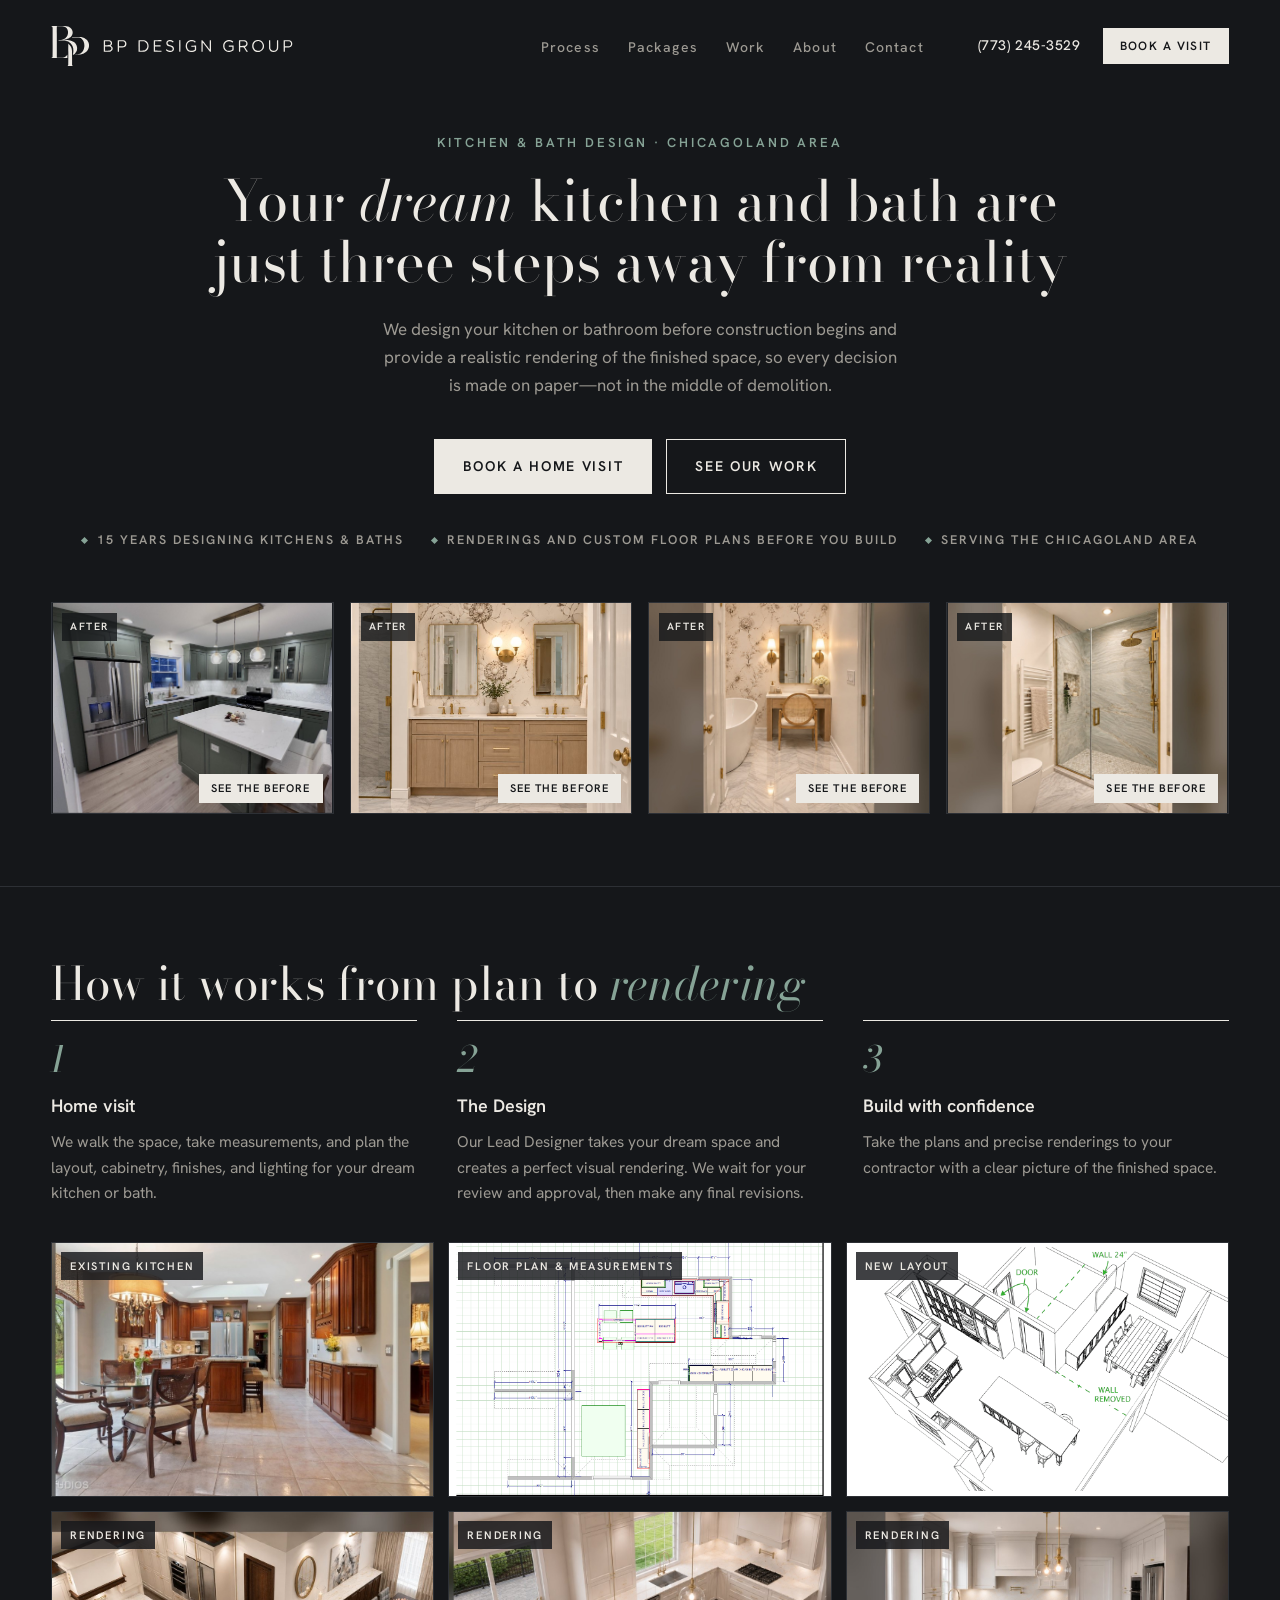
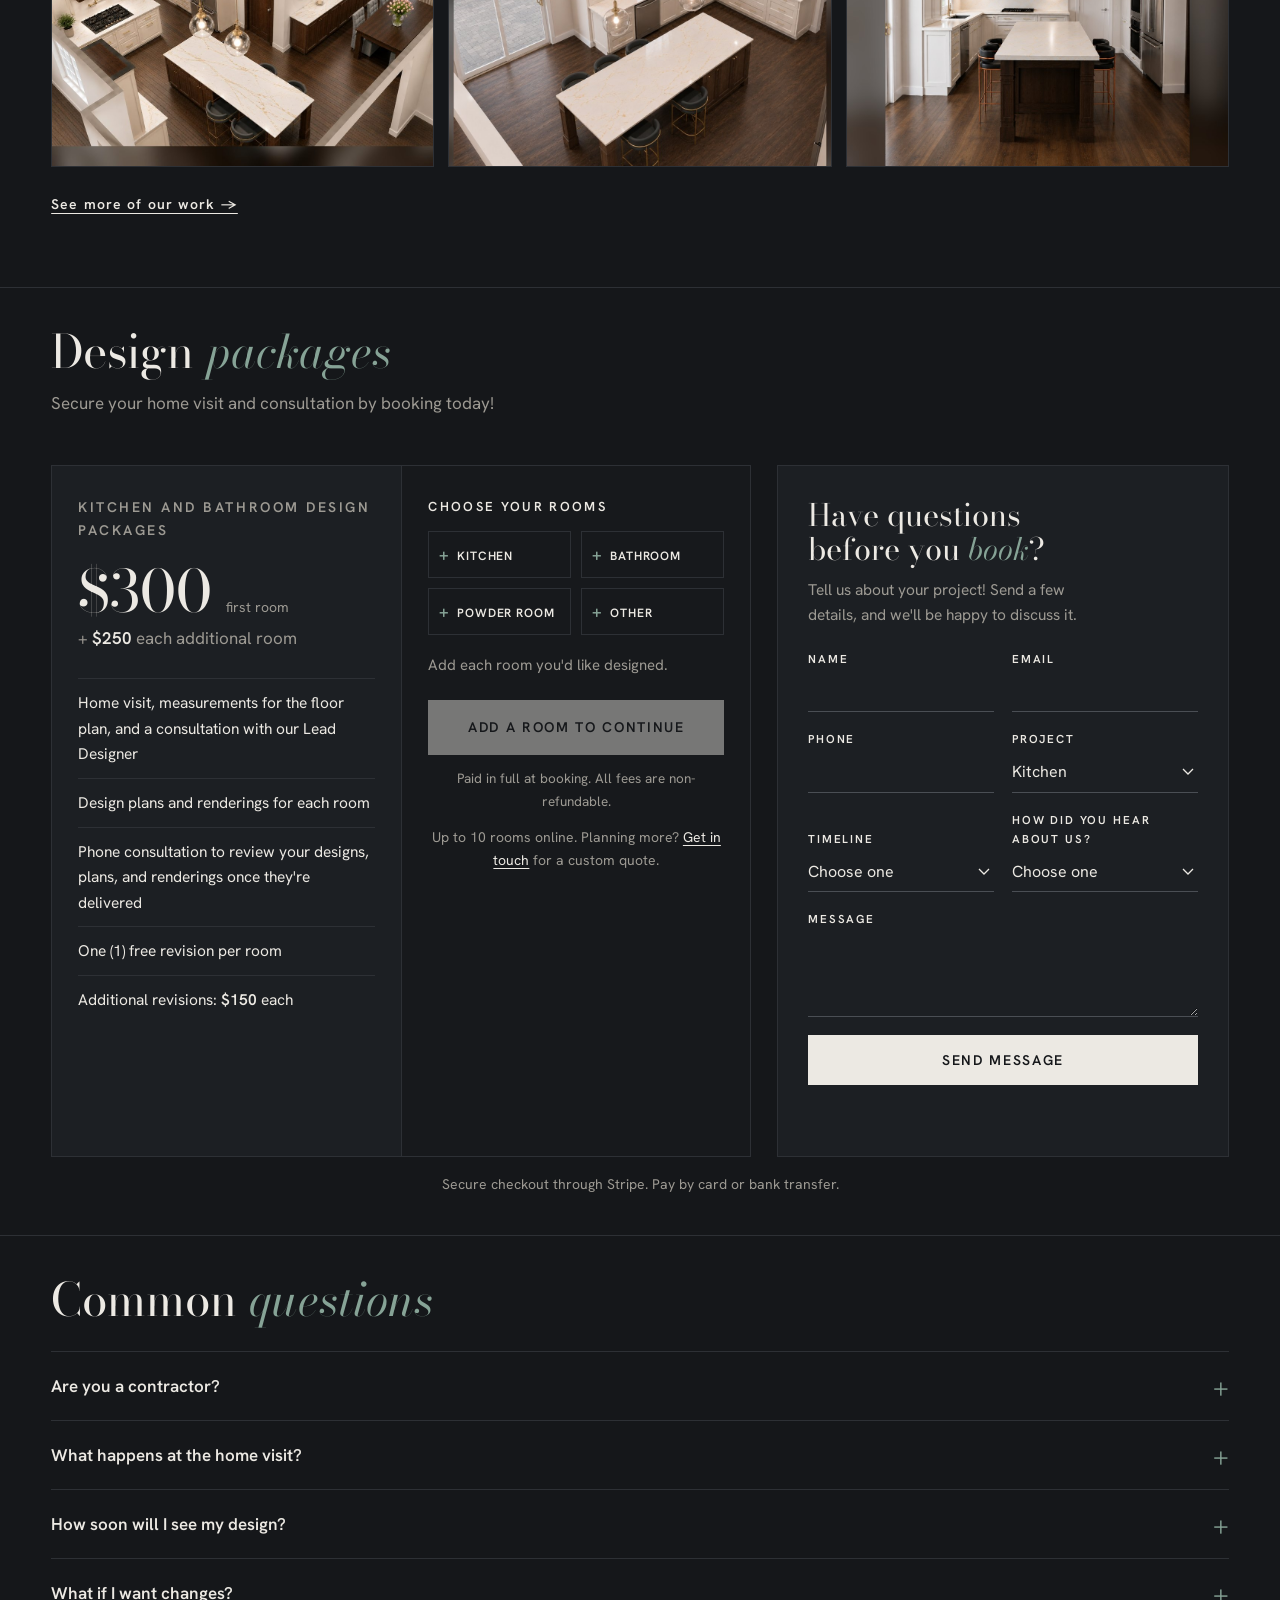
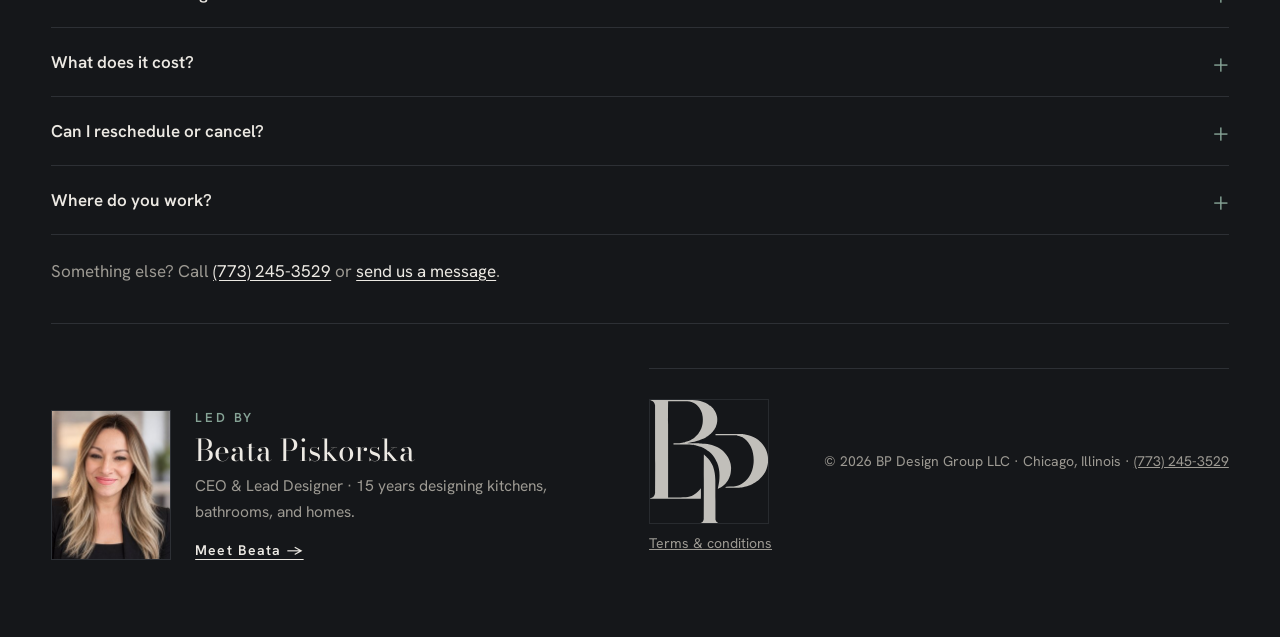
==== commit a4835278: "Test: proofreading fixes (hero dash, step copy, contact intro, package line, retainer punctuation) C" ====
--- a/index.html
+++ b/index.html
@@ -453,7 +453,7 @@
   <div class="hero">
     <p class="eyebrow">Kitchen &amp; bath design · Chicagoland Area</p>
     <h1>Your <em>dream</em> kitchen and bath are just three steps away from reality</h1>
-    <p class="lede">We design your kitchen or bathroom before construction begins and provide a realistic rendering of the finished space, so every decision is made on paper not in the middle of demolition.</p>
+    <p class="lede">We design your kitchen or bathroom before construction begins and provide a realistic rendering of the finished space, so every decision is made on paper&mdash;not in the middle of demolition.</p>
     <div class="hero-ctas"><a class="btn" href="#packages">Book a home visit</a><a class="btn ghost" href="work.html">See our work</a></div>
     <ul class="hero-facts">
       <li>15 years designing kitchens &amp; baths</li>
@@ -500,8 +500,8 @@
 <section id="process"><div class="wrap">
   <h2>How it works from plan to <em>rendering</em></h2>
   <ol class="steps">
-    <li><h3>Home visit</h3><p>We walk the space, take measurements and plan the layout, cabinetry, finishes, and lighting for your dream kitchen or bath.</p></li>
-    <li><h3>The Design</h3><p>Our Lead Designer takes your dream space and creates a perfect visual rendering. We wait for your review and approval then can make the final revisions.</p></li>
+    <li><h3>Home visit</h3><p>We walk the space, take measurements, and plan the layout, cabinetry, finishes, and lighting for your dream kitchen or bath.</p></li>
+    <li><h3>The Design</h3><p>Our Lead Designer takes your dream space and creates a perfect visual rendering. We wait for your review and approval, then make any final revisions.</p></li>
     <li><h3>Build with confidence</h3><p>Take the plans and precise renderings to your contractor with a clear picture of the finished space.</p></li>
   </ol>
   <ul class="gallery process-shots" aria-label="One kitchen from the existing room to the renderings">
@@ -526,7 +526,7 @@
         <div class="package-price"><span class="price">$300</span><span class="per">first room</span></div>
         <p class="package-extra">+ <strong>$250</strong> each additional room</p>
         <ul>
-          <li>Home visit, measurements for floor plan, and consultation by our Lead Designer</li>
+          <li>Home visit, measurements for the floor plan, and a consultation with our Lead Designer</li>
           <li>Design plans and renderings for each room</li>
           <li>Phone consultation to review your designs, plans, and renderings once they're delivered</li>
           <li>One (1) free revision per room</li>
@@ -554,7 +554,7 @@
     <aside class="contact-side" id="contact" aria-labelledby="contact-title">
       <div class="head">
         <h3 id="contact-title">Have questions before you <em>book</em>?</h3>
-        <p class="intro">Tell us about your project! Send a few details and we'll be happy to discuss.</p>
+        <p class="intro">Tell us about your project! Send a few details, and we'll be happy to discuss it.</p>
       </div>
       <form id="contact-form" novalidate>
         <div class="row">
@@ -803,7 +803,7 @@
           "The **$300 Design Retainer** includes one in-home consultation with measurements, a design plan and rendering for one room, and one free revision.",
           "Each additional room is **$250** and includes a design plan, a rendering, and one free revision.",
           "Once the designs are delivered, the Designer will review them with the Client in a phone consultation.",
-          "Each revision beyond the free one is **$150**. A revision is one set of changes to one room's design.",
+          "Each revision beyond the free one is **$150**. A revision is one set of changes to one room’s design.",
         ] },
         { id: "payment", title: "Payment & No Refunds", initial: true, paras: [
           "The full amount is due at signing, and the home visit is scheduled once payment clears. **All fees are non-refundable.** If the Designer cancels or reschedules the appointment, the Client will not owe a rescheduling fee and may request a full refund.",
@@ -812,7 +812,7 @@
           "The Client may reschedule the home visit **once** by notifying the Designer at least **48 hours** before the appointment. With less notice, or if the appointment is missed, a **new $300 retainer** is required to rebook; additional room fees already paid carry over.",
         ] },
         { id: "delivery", title: "Delivery", initial: true, paras: [
-          "The Designer aims to deliver designs for one or two rooms within **three (3) to five (5) business days** after the home visit, and will estimate larger projects at booking. Delivery dates are estimates, not guarantees.",
+          "The Designer aims to deliver designs for one or two rooms within **three (3) to five (5) business days** after the home visit and will estimate larger projects at booking. Delivery dates are estimates, not guarantees.",
         ] },
         { id: "terms", title: "Terms & Conditions", initial: true, paras: [
           "This Agreement includes the BP Design Group LLC Terms & Conditions, which the Client acknowledges receiving. If they conflict, this Agreement controls.",
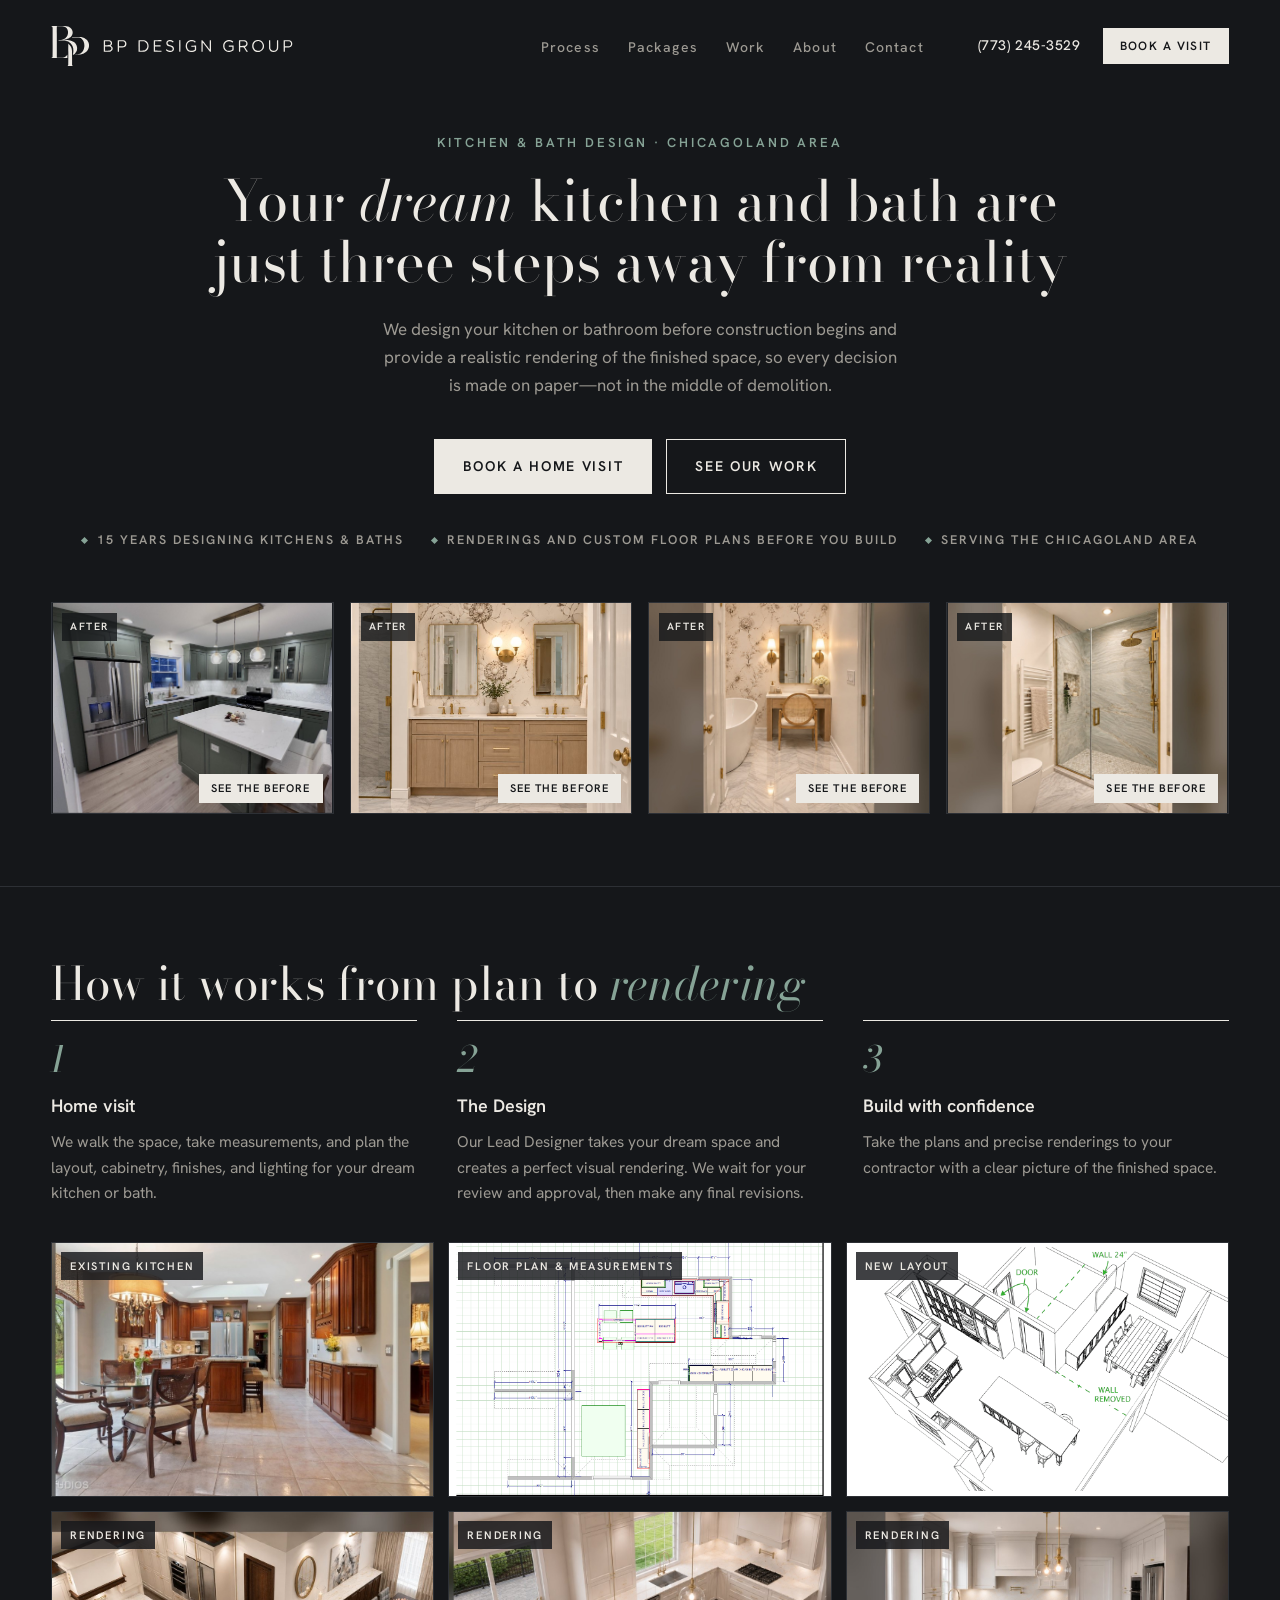
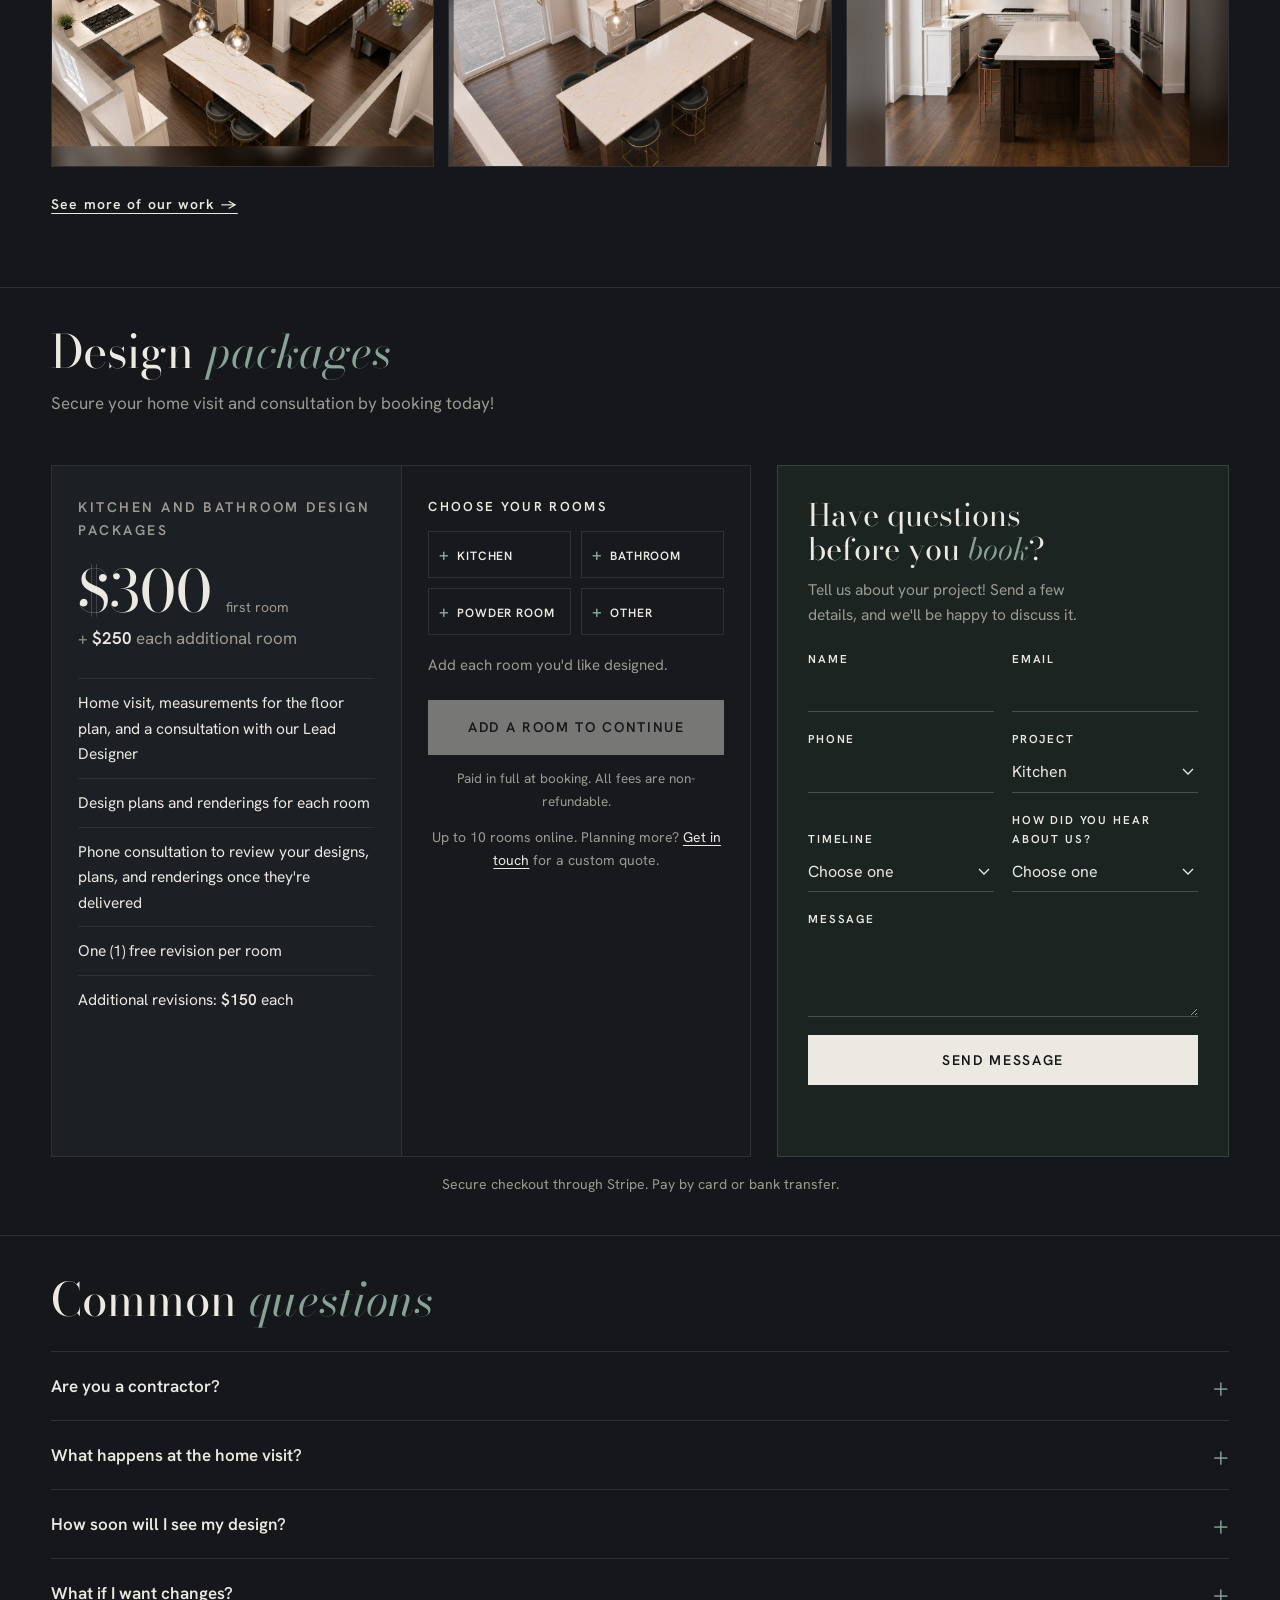
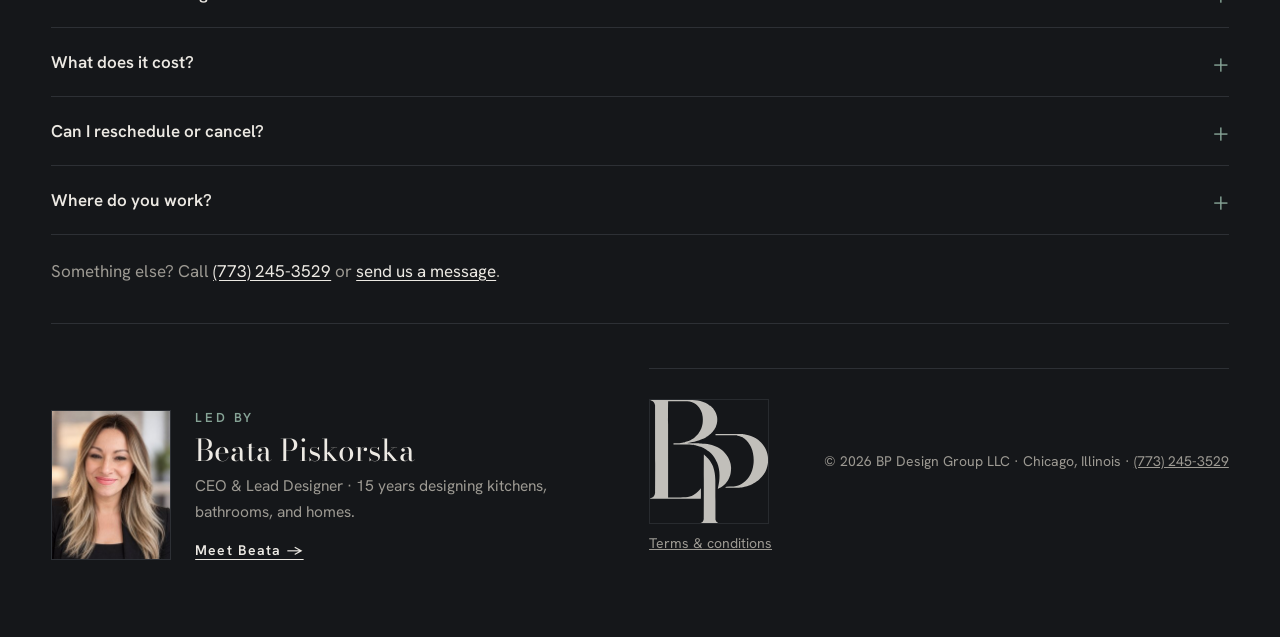
==== commit eea52ca3: "Test: Work page drops sections already on the home page; contact box in its own shade; About facts r" ====
--- a/index.html
+++ b/index.html
@@ -225,7 +225,7 @@
   @media (prefers-reduced-motion: reduce) { .faq summary::after { transition:none; } }
   /* booking box and contact form side by side */
   .pack-grid { display:grid; grid-template-columns:minmax(0, 1.55fr) minmax(0, 1fr); gap:clamp(16px, 2vw, 28px); align-items:stretch; }
-  .contact-side { background:var(--raised); border:1px solid var(--rule); padding:32px 30px 26px; }
+  .contact-side { background:#1B2421; border:1px solid #33443D; padding:32px 30px 26px; }
   .contact-side .head h3 { font:400 clamp(26px,2.4vw,32px)/1.12 "Bodoni Moda", serif; margin:0 0 10px; text-wrap:balance; }
   .contact-side .head h3 em { font-style:italic; color:var(--acc); }
   .contact-side .intro { margin:0 0 22px; font-size:15.5px; }
@@ -389,32 +389,39 @@
   .ret-foot p { margin:0; font-size:13px; color:var(--soft); }
   .ret-foot .btn { cursor:pointer; font-family:inherit; }
   .paper-wrap { overflow:auto; padding:22px; }
-  .paper { background:#fff; color:#1A1C1F; max-width:680px; margin:0 auto; padding:44px 50px 52px; box-shadow:0 10px 30px rgba(0,0,0,.35); font:400 14.5px/1.6 "Hanken Grotesk", Arial, sans-serif; }
-  .paper .p-head { display:flex; justify-content:space-between; align-items:center; gap:12px; font-size:12px; color:#6B6B70; }
-  .paper h2 { font:400 34px/1.1 "Bodoni Moda", serif; margin:20px 0 18px; color:#1A1C1F; }
-  .paper h4 { margin:0 0 6px; font-size:12px; font-weight:600; letter-spacing:.16em; text-transform:uppercase; color:#2B4A3E; }
-  .paper p { margin:0 0 8px; color:#1A1C1F; }
-  .paper .p-sec { padding:16px 0; border-top:1px solid #E4E2DD; }
-  .paper .p-sec.has-init { display:grid; grid-template-columns:minmax(0, 1fr) 108px; gap:18px; }
-  .paper .fill { font-weight:600; background:#F0F5F2; border-bottom:1px solid #9FB5AB; padding:0 3px; }
-  .paper .p-fees { width:100%; border-collapse:collapse; margin:8px 0 0; font-size:14px; }
-  .paper .p-fees td { padding:5px 0; vertical-align:top; }
-  .paper .p-fees td:last-child { text-align:right; white-space:nowrap; padding-left:12px; }
-  .paper .p-fees .total td { font-weight:700; border-top:1.5px solid #1A1C1F; padding-top:7px; }
-  .paper .slot-wrap { display:grid; gap:4px; align-content:start; }
-  .paper .slot-wrap small { font-size:11px; color:#6B6B70; }
-  .paper .init-slot, .paper .sig-slot { display:flex; align-items:center; justify-content:center; background:#FBFAF7; border:1.5px dashed #86A396; color:#2B4A3E; font:600 12px/1 "Hanken Grotesk", sans-serif; letter-spacing:.12em; text-transform:uppercase; cursor:pointer; padding:0; }
-  .paper .init-slot { width:108px; height:58px; }
-  .paper .init-slot:hover, .paper .sig-slot:hover { background:#EEF4F1; }
-  .paper .init-slot.on, .paper .sig-slot.on { border-style:solid; background:#fff; }
-  .paper .init-slot img { max-width:94px; max-height:48px; }
-  .paper .p-sigs { display:grid; grid-template-columns:1fr 1fr; gap:28px; margin-top:8px; }
-  .paper .p-who { font-size:12px; font-weight:600; letter-spacing:.14em; text-transform:uppercase; color:#6B6B70; margin-bottom:8px; }
-  .paper .sig-slot { width:100%; height:86px; margin-bottom:10px; }
-  .paper .sig-slot img { max-width:92%; max-height:74px; }
-  .paper .p-sigline { height:86px; margin-bottom:10px; display:flex; align-items:flex-end; border-bottom:1px solid #1A1C1F; font-size:12.5px; color:#6B6B70; padding-bottom:6px; font-style:italic; }
-  .paper button:focus-visible { outline:2px solid #2B4A3E; outline-offset:2px; }
-  @media (max-width:640px) { .paper { padding:26px 18px 32px; } .paper h2 { font-size:28px; } .paper .p-sec.has-init { grid-template-columns:1fr; gap:10px; } .paper .p-sigs { grid-template-columns:1fr; } .paper-wrap { padding:10px; } .ret-foot p { display:none; } }
+  .paper { max-width:720px; margin:0 auto; display:grid; gap:22px; }
+  .sheet { background:#fff; color:#111; padding:54px 60px 58px; box-shadow:0 10px 30px rgba(0,0,0,.35); font:400 15.5px/1.5 "Times New Roman", Times, serif; }
+  .sheet h2 { font:700 27px/1.2 "Times New Roman", Times, serif; text-align:center; text-transform:uppercase; margin:0; color:#111; }
+  .sheet .p-sub { text-align:center; margin:4px 0 24px; font-size:15.5px; }
+  .sheet h4 { font:700 15.5px/1.3 "Times New Roman", Times, serif; text-transform:uppercase; margin:20px 0 6px; color:#111; letter-spacing:0; }
+  .sheet p { margin:0 0 8px; color:#111; }
+  .sheet .fill { text-decoration:underline; text-underline-offset:3px; }
+  .sheet .p-fees { width:100%; border-collapse:collapse; margin:4px 0 6px; font-size:15.5px; }
+  .sheet .p-fees td { padding:2px 0; vertical-align:top; }
+  .sheet .p-fees td:last-child { text-align:right; white-space:nowrap; padding-left:12px; }
+  .sheet .p-fees .total td { font-weight:700; border-top:1px solid #111; padding-top:4px; }
+  .sheet .p-sigs { display:grid; grid-template-columns:1fr 1fr; gap:40px; margin-top:16px; }
+  .sheet .p-who { font-weight:700; text-transform:uppercase; margin:0 0 12px; }
+  .sheet .p-line { display:flex; align-items:flex-end; gap:8px; margin:0 0 14px; }
+  .sheet .p-line > b { font-weight:400; white-space:nowrap; }
+  .sheet .p-line > span { flex:1; border-bottom:1px solid #111; padding:0 2px 1px; min-height:1.5em; }
+  .sheet .p-line .muted { color:#666; font-style:italic; font-size:13.5px; }
+  .sheet .sig-slot { flex:1; height:58px; border:0; border-bottom:1px solid #111; background:#FFF8D6; cursor:pointer; font:italic 14.5px "Times New Roman", Times, serif; color:#5A4A00; display:flex; align-items:center; justify-content:center; padding:0; }
+  .sheet .sig-slot:hover { background:#FFF1B0; }
+  .sheet .sig-slot.on { background:#fff; }
+  .sheet .sig-slot img { max-height:54px; max-width:96%; }
+  .sheet .i-intro { margin:0 0 16px; }
+  .sheet .i-row { display:grid; grid-template-columns:minmax(0, 1fr) 124px; gap:20px; align-items:center; padding:12px 0; border-top:1px solid #999; }
+  .sheet .i-row:last-of-type { border-bottom:1px solid #999; }
+  .sheet .i-row h5 { font:700 14.5px/1.3 "Times New Roman", Times, serif; text-transform:uppercase; margin:0 0 3px; }
+  .sheet .i-row p { margin:0; }
+  .sheet .init-slot { width:124px; height:56px; border:1px solid #111; background:#FFF8D6; cursor:pointer; font:italic 14px "Times New Roman", Times, serif; color:#5A4A00; display:flex; align-items:center; justify-content:center; padding:0; }
+  .sheet .init-slot:hover { background:#FFF1B0; }
+  .sheet .init-slot.on { background:#fff; }
+  .sheet .init-slot img { max-width:110px; max-height:46px; }
+  .sheet .p-note { font-size:13px; color:#555; margin:14px 0 0; }
+  .sheet button:focus-visible { outline:2px solid #1D4ED8; outline-offset:2px; }
+  @media (max-width:640px) { .sheet { padding:28px 18px 32px; font-size:15px; } .sheet .p-sigs { grid-template-columns:1fr; gap:6px; } .sheet .i-row { grid-template-columns:1fr; gap:8px; } }
   /* The white pop-up for drawing initials or a signature */
   dialog.padbox { width:min(460px, calc(100vw - 24px)); padding:22px 22px 18px; border:0; background:#fff; color:#1A1C1F; box-shadow:0 24px 60px rgba(0,0,0,.45); }
   dialog.padbox.is-sig { width:min(640px, calc(100vw - 24px)); }
@@ -694,7 +701,7 @@
 <dialog class="retainer" id="retainer" aria-labelledby="ret-title">
   <div class="ret-bar"><span class="ret-progress" id="ret-progress"></span><button type="button" class="ret-close" data-ret-close aria-label="Close the agreement">&times;</button></div>
   <div class="paper-wrap"><article class="paper" id="paper"></article></div>
-  <div class="ret-foot"><p>Tap <strong>Initial</strong> on each section, then <strong>Click to sign</strong>.</p><button type="button" class="btn" id="ret-done">Done</button></div>
+  <div class="ret-foot"><p><strong>Sign</strong> page 1, then <strong>initial</strong> each item on page 2.</p><button type="button" class="btn" id="ret-done">Done</button></div>
 </dialog>
 
 <dialog class="padbox" id="padbox" aria-labelledby="pad-title">
@@ -786,7 +793,7 @@
   const fmt = n => "$" + n.toLocaleString("en-US");
   const esc = s => String(s).replace(/[&<>"]/g, c => ({ "&": "&amp;", "<": "&lt;", ">": "&gt;", '"': "&quot;" })[c]);
   const priceFor = n => n ? FIRST_ROOM + EXTRA_ROOM * (n - 1) : 0;
-  // The Retainer Agreement, filled in from the booking. Each section with initial: true is initialed; the client signs at the end.
+  // The Retainer Agreement, filled in from the booking. The client signs page 1 and initials each section's `ack` line on the Client Initials page.
   // Keep identical in bp-design-site/index.html and bp-agreements/src/pdf.js. **text** is bold.
   const retainerDoc = r => {
     const usd = v => "$" + Number(v).toLocaleString("en-US");
@@ -799,22 +806,25 @@
         { label: "Total due at signing", amount: usd(Number(r.total)), total: true },
       ],
       sections: [
-        { id: "services", title: "Services & Fees", initial: true, fees: true, paras: [
+        { id: "services", title: "Services & Fees", initial: true, fees: true, ack: "I understand my package: the **$300 Design Retainer** covers the home visit and the first room, each additional room is **$250**, each room includes one free revision, and each additional revision is **$150**.", paras: [
           "The **$300 Design Retainer** includes one in-home consultation with measurements, a design plan and rendering for one room, and one free revision.",
           "Each additional room is **$250** and includes a design plan, a rendering, and one free revision.",
           "Once the designs are delivered, the Designer will review them with the Client in a phone consultation.",
-          "Each revision beyond the free one is **$150**. A revision is one set of changes to one room’s design.",
+          "Each revision beyond the free one is **$150**. A revision is one set of changes to one room’s design; a new design direction, an added room, or a major change in scope is additional work, not a revision.",
         ] },
-        { id: "payment", title: "Payment & No Refunds", initial: true, paras: [
+        { id: "design_only", title: "Design Services Only", initial: true, ack: "I understand BP Design Group provides **design services only and is not a contractor**, and is **not responsible for the work, mistakes, delays, workmanship, or performance** of any contractor or installer I hire.", paras: [
+          "BP Design Group provides **design services only and is not a contractor**. The Client is responsible for hiring their own contractors and installers. BP Design Group is **not responsible for the work, mistakes, delays, workmanship, or performance of any contractor or installer the Client hires**.",
+        ] },
+        { id: "payment", title: "Payment & No Refunds", initial: true, ack: "I understand the full amount is due at signing and that **all fees are non-refundable**.", paras: [
           "The full amount is due at signing, and the home visit is scheduled once payment clears. **All fees are non-refundable.** If the Designer cancels or reschedules the appointment, the Client will not owe a rescheduling fee and may request a full refund.",
         ] },
-        { id: "rescheduling", title: "Rescheduling", initial: true, paras: [
+        { id: "rescheduling", title: "Rescheduling", initial: true, ack: "I understand I may reschedule the home visit **once** with at least **48 hours’ notice**; with less notice, or if the appointment is missed, a **new $300 retainer** is required.", paras: [
           "The Client may reschedule the home visit **once** by notifying the Designer at least **48 hours** before the appointment. With less notice, or if the appointment is missed, a **new $300 retainer** is required to rebook; additional room fees already paid carry over.",
         ] },
-        { id: "delivery", title: "Delivery", initial: true, paras: [
+        { id: "delivery", title: "Delivery", initial: true, ack: "I understand the delivery time of **three (3) to five (5) business days** after the home visit (for one or two rooms) is an estimate, not a guarantee.", paras: [
           "The Designer aims to deliver designs for one or two rooms within **three (3) to five (5) business days** after the home visit and will estimate larger projects at booking. Delivery dates are estimates, not guarantees.",
         ] },
-        { id: "terms", title: "Terms & Conditions", initial: true, paras: [
+        { id: "terms", title: "Terms & Conditions", initial: true, ack: "I have received and agree to the BP Design Group LLC **Terms & Conditions**.", paras: [
           "This Agreement includes the BP Design Group LLC Terms & Conditions, which the Client acknowledges receiving. If they conflict, this Agreement controls.",
         ] },
       ],
@@ -974,21 +984,27 @@
     const d = retainerDoc(currentRecord()), key = JSON.stringify(d);
     if (key !== docKey) { stamped = {}; docKey = key; }
     const fill = v => '<span class="fill">' + esc(v) + "</span>";
+    const line = (label, inner) => '<div class="p-line"><b>' + label + "</b><span>" + inner + "</span></div>";
     const slot = s => '<button type="button" class="init-slot' + (stamped[s.id] ? " on" : "") + '" data-init="' + s.id + '" aria-label="' + (stamped[s.id] ? "Initialed: " : "Initial: ") + esc(s.title) + '">' +
-      (stamped[s.id] && initialsPng ? '<img src="' + initialsPng + '" alt="Your initials">' : "Initial") + "</button>";
+      (stamped[s.id] && initialsPng ? '<img src="' + initialsPng + '" alt="Your initials">' : "Initial here") + "</button>";
     paper.innerHTML =
-      '<div class="p-head"><img src="bp-mark-email.png" width="31" height="32" alt="BP Design Group"><span>info@bpdesignchi.com · (773) 245-3529</span></div>' +
-      '<h2 id="ret-title">Retainer Agreement</h2>' +
-      '<div class="p-sec"><h4>Parties</h4><p>This Retainer Agreement (the “Agreement”) is entered into on ' + fill(today()) + " between BP Design Group LLC (the “Designer”) and " + fill(fullName()) +
-        " (the “Client”) for design services at " + fill(composeAddress()) + " (the “Property”).</p></div>" +
-      d.sections.map(s => '<div class="p-sec' + (s.initial ? " has-init" : "") + '"><div><h4>' + esc(s.title) + "</h4>" + s.paras.map(p => "<p>" + bold(p) + "</p>").join("") +
-        (s.fees ? '<table class="p-fees">' + d.fees.map(f => "<tr" + (f.total ? ' class="total"' : "") + "><td>" + esc(f.label) + "</td><td>" + esc(f.amount) + "</td></tr>").join("") + "</table>" : "") +
-        "</div>" + (s.initial ? '<div class="slot-wrap">' + slot(s) + "<small>Client initials</small></div>" : "") + "</div>").join("") +
-      '<div class="p-sec"><h4>Signatures</h4><div class="p-sigs">' +
-        '<div><p class="p-who">BP Design Group LLC</p><div class="p-sigline">Signs when your payment is received</div><p>Name: Beata Piskorska, CEO &amp; Lead Designer</p></div>' +
-        '<div><p class="p-who">Client</p><button type="button" class="sig-slot' + (sigPng ? " on" : "") + '" id="sig-slot" aria-label="' + (sigPng ? "Signed. Click to sign again" : "Click to sign") + '">' +
-          (sigPng ? '<img src="' + sigPng + '" alt="Your signature">' : "Click to sign") + "</button><p>Name: " + fill(fullName()) + "</p><p>Date: " + fill(today()) + "</p></div>" +
-      "</div></div>";
+      // Page 1: the agreement, signed by the Client
+      '<div class="sheet"><h2 id="ret-title">Retainer Agreement</h2><p class="p-sub">BP Design Group LLC · info@bpdesignchi.com</p>' +
+      "<h4>Parties</h4><p>This Retainer Agreement (the “Agreement”) is entered into on " + fill(today()) + " between BP Design Group LLC (the “Designer”) and " + fill(fullName()) +
+        " (the “Client”) for design services at " + fill(composeAddress()) + " (the “Property”).</p>" +
+      d.sections.map(s => "<h4>" + esc(s.title) + "</h4>" + s.paras.map(p => "<p>" + bold(p) + "</p>").join("") +
+        (s.fees ? '<table class="p-fees">' + d.fees.map(fr => "<tr" + (fr.total ? ' class="total"' : "") + "><td>" + esc(fr.label) + "</td><td>" + esc(fr.amount) + "</td></tr>").join("") + "</table>" : "")).join("") +
+      '<h4>Signatures</h4><div class="p-sigs">' +
+        '<div><p class="p-who">BP Design Group LLC</p>' + line("Name:", "Beata Piskorska") + line("Title:", "CEO &amp; Lead Designer") + line("Signature:", '<span class="muted">Signs upon receipt of payment</span>') + line("Date:", "") + "</div>" +
+        '<div><p class="p-who">Client</p>' + line("Name:", esc(fullName())) +
+          '<div class="p-line"><b>Signature:</b><button type="button" class="sig-slot' + (sigPng ? " on" : "") + '" id="sig-slot" aria-label="' + (sigPng ? "Signed. Click to sign again" : "Click to sign") + '">' + (sigPng ? '<img src="' + sigPng + '" alt="Your signature">' : "Click to sign") + "</button></div>" +
+          line("Date:", esc(today())) + "</div>" +
+      "</div></div>" +
+      // Page 2: Client Initials
+      '<div class="sheet"><h2>Client Initials</h2><p class="p-sub">Retainer Agreement · BP Design Group LLC · ' + esc(fullName()) + "</p>" +
+      '<p class="i-intro">Please initial each item below to confirm you have read and agree to the matching section of the Retainer Agreement.</p>' +
+      d.sections.filter(s => s.initial).map(s => '<div class="i-row"><div><h5>' + esc(s.title) + "</h5><p>" + bold(s.ack) + "</p></div>" + slot(s) + "</div>").join("") +
+      '<p class="p-note">Your initials are drawn once and applied to each item you tap.</p></div>';
     updateSignCard();
   };
   const renderReview = () => {
@@ -1127,63 +1143,91 @@
   dlg.querySelector("[data-close]").addEventListener("click", () => dlg.close());
   dlg.addEventListener("click", event => { if (event.target === dlg) dlg.close(); });
 
-  // Backup PDF (only if the signing automation can't be reached): the signed Retainer Agreement, then the Terms.
+  // Backup PDF (only if the signing automation can't be reached): the signed Retainer Agreement, the Client Initials page, then the Terms.
   const makePdf = async rec => {
     const JsPDF = await loadPdf();
     const doc = new JsPDF({ unit: "pt", format: "letter" });
-    const M = 54, W = 612 - M * 2, H = 792, BOTTOM = H - M - 20, IN = W - 112;
+    const M = 54, W = 612 - M * 2, H = 792, BOTTOM = H - M - 20;
     let y = M;
-    // Start a new page unless h points fit, so paragraphs, sections, and signatures never split.
+    // Start a new page unless h points fit, so paragraphs, rows, and signatures never split.
     const need = h => { if (y + h > BOTTOM && h < BOTTOM - M) { doc.addPage(); y = M; } };
-    const lines = (text, size, style, width) => { doc.setFont("helvetica", style || "normal"); doc.setFontSize(size); return String(text).split("\n").flatMap(t => doc.splitTextToSize(t, width || W)); };
+    const lines = (text, size, style, width) => { doc.setFont("times", style || "normal"); doc.setFontSize(size); return String(text).split("\n").flatMap(t => doc.splitTextToSize(t, width || W)); };
     const write = (text, size, style, gap, keep, width) => {
       const ls = lines(text, size, style, width);
-      need(ls.length * size * 1.35 + (keep || 0));
-      doc.setFont("helvetica", style || "normal"); doc.setFontSize(size);
-      ls.forEach(line => { doc.text(line, M, y + size); y += size * 1.35; });
+      need(ls.length * size * 1.3 + (keep || 0));
+      doc.setFont("times", style || "normal"); doc.setFontSize(size);
+      ls.forEach(line => { doc.text(line, M, y + size); y += size * 1.3; });
       y += gap || 0;
     };
+    const center = (text, size, style) => { doc.setFont("times", style || "normal"); doc.setFontSize(size); doc.text(text, 306, y + size, { align: "center" }); y += size * 1.35; };
     const image = (src, x, top, maxW, maxH) => { const p = doc.getImageProperties(src), s = Math.min(maxW / p.width, maxH / p.height); doc.addImage(src, "PNG", x, top, p.width * s, p.height * s); };
-    const d = retainerDoc(rec), plainText = t => t.replace(/\*\*/g, "");
-    write("BP Design Group LLC  ·  info@bpdesignchi.com  ·  (773) 245-3529", 9, "normal", 4);
-    write("Retainer Agreement", 20, "bold", 4);
-    write("Reference " + rec.reference + "  ·  Signed " + rec.signed_at_local, 9, "normal", 12);
-    write("PARTIES", 9.5, "bold", 3);
-    write("This Retainer Agreement (the “Agreement”) is entered into on " + String(rec.signed_at_local).split(" at ")[0] + " between BP Design Group LLC (the “Designer”) and " + rec.signed_name + " (the “Client”) for design services at " + rec.project_address + " (the “Property”).", 9.5, "normal", 12);
+    const d = retainerDoc(rec), plainText = t => t.replace(/\*\*/g, ""), date = String(rec.signed_at_local).split(" at ")[0];
+    // Page 1: the agreement
+    center("RETAINER AGREEMENT", 17, "bold");
+    center("BP Design Group LLC  ·  info@bpdesignchi.com", 11);
+    y += 8;
+    write("PARTIES", 10.5, "bold", 2, 26);
+    write("This Retainer Agreement (the “Agreement”) is entered into on " + date + " between BP Design Group LLC (the “Designer”) and " + rec.signed_name + " (the “Client”) for design services at " + rec.project_address + " (the “Property”).", 10, "normal", 8);
     d.sections.forEach(s => {
-      const body = s.paras.map(plainText).concat(s.fees ? d.fees.map(f => f.label + "  —  " + f.amount) : []);
-      need(Math.max(18 + body.reduce((n, p) => n + lines(p, 9.5, "normal", IN).length * 12.8 + 4, 0), s.initial ? 70 : 0));
-      const top = y;
-      write(s.title.toUpperCase(), 9.5, "bold", 3, 0, IN);
-      body.forEach(p => write(p, 9.5, "normal", 4, 0, IN));
-      if (s.initial) {
-        doc.setDrawColor(150); doc.rect(M + W - 92, top, 92, 46);
-        if (rec.initials.items[s.id] && rec.initials.image) image(rec.initials.image, M + W - 86, top + 6, 80, 34);
-        doc.setFont("helvetica", "normal"); doc.setFontSize(6.5); doc.setTextColor(110); doc.text("Client initials", M + W - 92, top + 56); doc.setTextColor(0);
-        y = Math.max(y, top + 62);
-      }
-      y += 8;
+      write(s.title.toUpperCase(), 10.5, "bold", 2, 26);
+      s.paras.forEach(p => write(plainText(p), 10, "normal", 3));
+      if (s.fees) d.fees.forEach(f => {
+        need(14); doc.setFont("times", f.total ? "bold" : "normal"); doc.setFontSize(10);
+        doc.text(f.label, M, y + 10); doc.text(f.amount, M + W, y + 10, { align: "right" }); y += 14;
+      });
+      y += 4;
     });
-    need(150);
-    write("SIGNATURES", 9.5, "bold", 6);
-    image(rec.signature_png, M, y, 220, 60); y += 66;
-    doc.setDrawColor(40); doc.line(M, y, M + 250, y); y += 12;
-    write("Client: " + rec.signed_name + "  ·  " + rec.email + "  ·  " + rec.signed_at_local, 9.5);
-    write("BP Design Group LLC signs when payment is received (Beata Piskorska, CEO & Lead Designer).", 9, "normal", 6);
+    need(130);
+    write("SIGNATURES", 10.5, "bold", 6);
+    const colW = (W - 36) / 2, top = y;
+    const sigCol = (x, who, rows) => {
+      let yy = top;
+      doc.setFont("times", "bold"); doc.setFontSize(10.5); doc.text(who, x, yy + 10); yy += 22;
+      rows.forEach(([label, value, img]) => {
+        doc.setFont("times", "normal"); doc.setFontSize(10);
+        const lineY = img ? yy + 30 : yy + 12, lw = doc.getTextWidth(label + " ");
+        doc.text(label, x, lineY - 2);
+        if (img) image(img, x + lw + 6, lineY - 28, colW - lw - 10, 26); else if (value) doc.text(value, x + lw + 4, lineY - 2);
+        doc.setDrawColor(0); doc.line(x + lw, lineY, x + colW, lineY);
+        yy = lineY + 10;
+      });
+      return yy;
+    };
+    const endA = sigCol(M, "BP DESIGN GROUP LLC", [["Name:", "Beata Piskorska, CEO & Lead Designer"], ["Signature:", "Signs upon receipt of payment"], ["Date:", ""]]);
+    const endB = sigCol(M + colW + 36, "CLIENT", [["Name:", rec.signed_name], ["Signature:", "", rec.signature_png], ["Date:", date]]);
+    y = Math.max(endA, endB) + 4;
+    // Page 2: Client Initials
     doc.addPage(); y = M;
-    write("Terms & Conditions", 16, "bold", 2);
+    center("CLIENT INITIALS", 17, "bold");
+    center("Retainer Agreement  ·  BP Design Group LLC  ·  " + rec.signed_name, 11);
+    y += 8;
+    write("The Client initialed each item below to confirm they have read and agree to the matching section of the Retainer Agreement.", 10, "normal", 10);
+    d.sections.filter(s => s.initial).forEach(s => {
+      const body = lines(plainText(s.ack), 10, "normal", W - 124), h = Math.max(16 + body.length * 13, 50) + 12;
+      need(h); const rowTop = y;
+      doc.setDrawColor(150); doc.line(M, rowTop, M + W, rowTop);
+      y += 6; write(s.title.toUpperCase(), 10, "bold", 1, 0, W - 124);
+      write(plainText(s.ack), 10, "normal", 0, 0, W - 124);
+      doc.setDrawColor(0); doc.rect(M + W - 100, rowTop + 6, 100, 42);
+      if (rec.initials.items[s.id] && rec.initials.image) image(rec.initials.image, M + W - 94, rowTop + 11, 88, 32);
+      y = rowTop + h;
+    });
+    doc.setDrawColor(150); doc.line(M, y, M + W, y);
+    // Terms
+    doc.addPage(); y = M;
+    center("TERMS & CONDITIONS", 17, "bold");
     write("Part of this Agreement. Accepted electronically by " + rec.signed_name + " on " + rec.signed_at_local + ".", 9, "normal", 10);
-    const firstH = b => !b ? 0 : b.type === "ul" ? 14 : b.type === "p" ? lines(b.text, 9).length * 9 * 1.35 : 20;
+    const firstH = b => !b ? 0 : b.type === "ul" ? 14 : b.type === "p" ? lines(b.text, 9.5).length * 9.5 * 1.3 : 20;
     if (termsBlocks) termsBlocks.forEach((b, i) => {
       if (b.type === "h2") { y += 6; write(b.text, 11, "bold", 2, 2 + firstH(termsBlocks[i + 1])); }
-      else if (b.type === "h3") write(b.text, 9.5, "bold", 1, 1 + firstH(termsBlocks[i + 1]));
-      else if (b.type === "ul") b.items.forEach(it => write("-  " + it, 9));
-      else write(b.text, 9, "normal", 4);
+      else if (b.type === "h3") write(b.text, 10, "bold", 1, 1 + firstH(termsBlocks[i + 1]));
+      else if (b.type === "ul") b.items.forEach(it => write("-  " + it, 9.5));
+      else write(b.text, 9.5, "normal", 4);
     });
     const pages = doc.getNumberOfPages();
     for (let i = 1; i <= pages; i++) {
-      doc.setPage(i); doc.setFont("helvetica", "normal"); doc.setFontSize(8); doc.setTextColor(120);
-      doc.text("BP Design Group LLC · Retainer Agreement · " + rec.reference + " · Page " + i + " of " + pages, M, H - 28);
+      doc.setPage(i); doc.setFont("times", "normal"); doc.setFontSize(8); doc.setTextColor(120);
+      doc.text("BP Design Group LLC · Retainer Agreement · " + rec.reference + " · Page " + i + " of " + pages, 306, H - 28, { align: "center" });
       doc.setTextColor(0);
     }
     doc.save("BP-Design-Group-Retainer-Agreement-" + rec.reference + ".pdf");
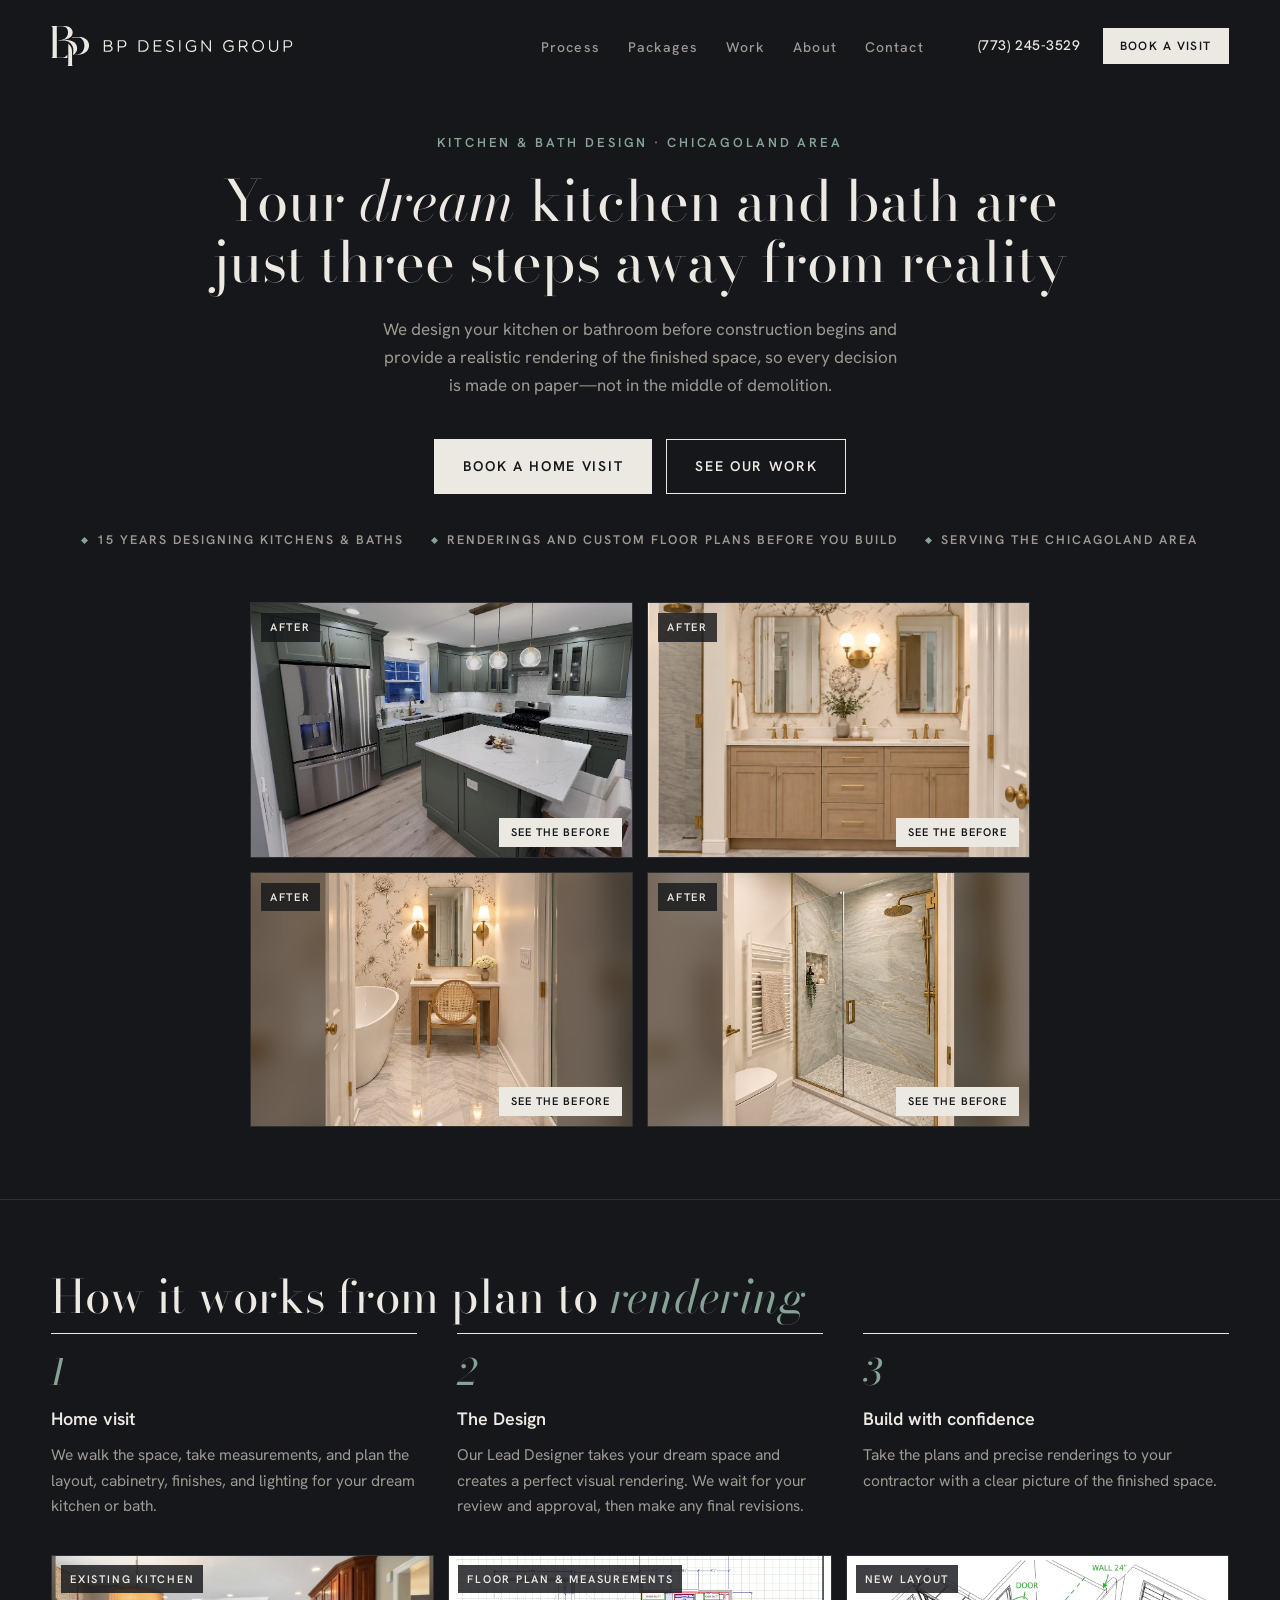
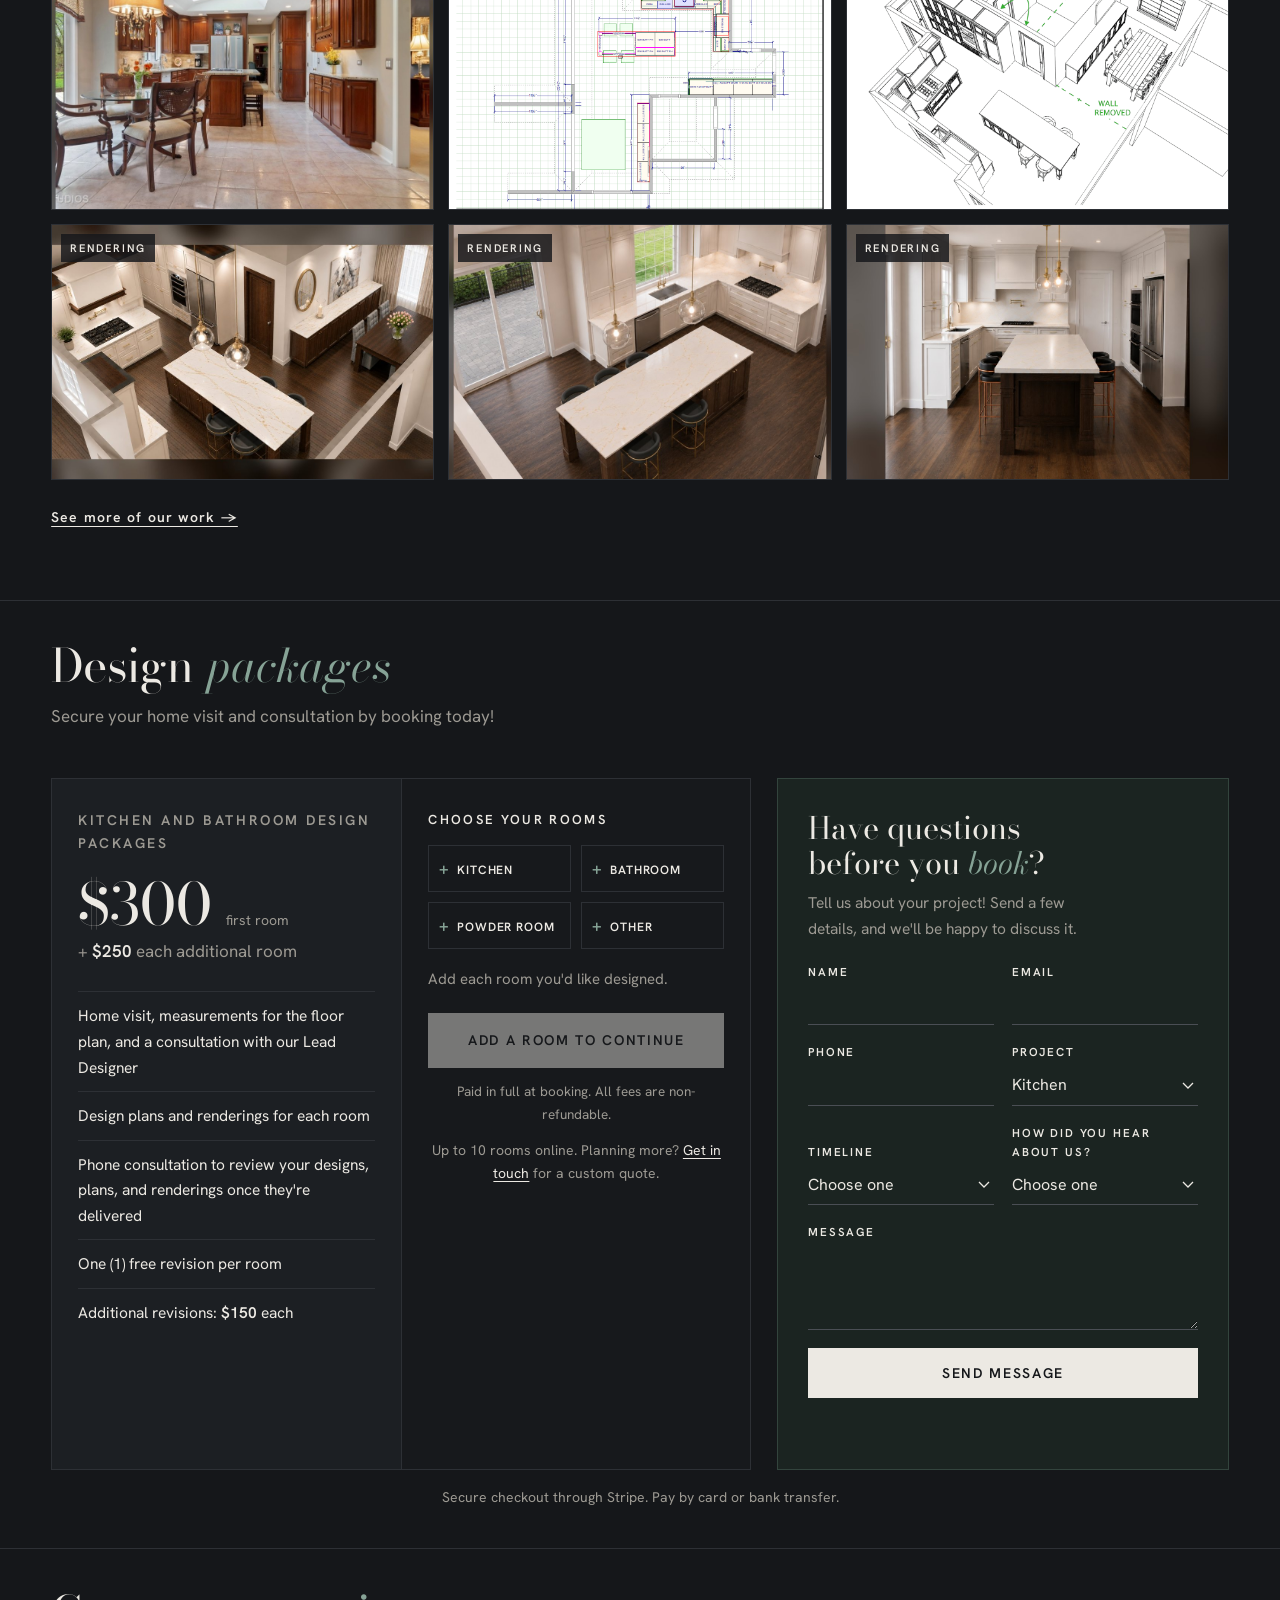
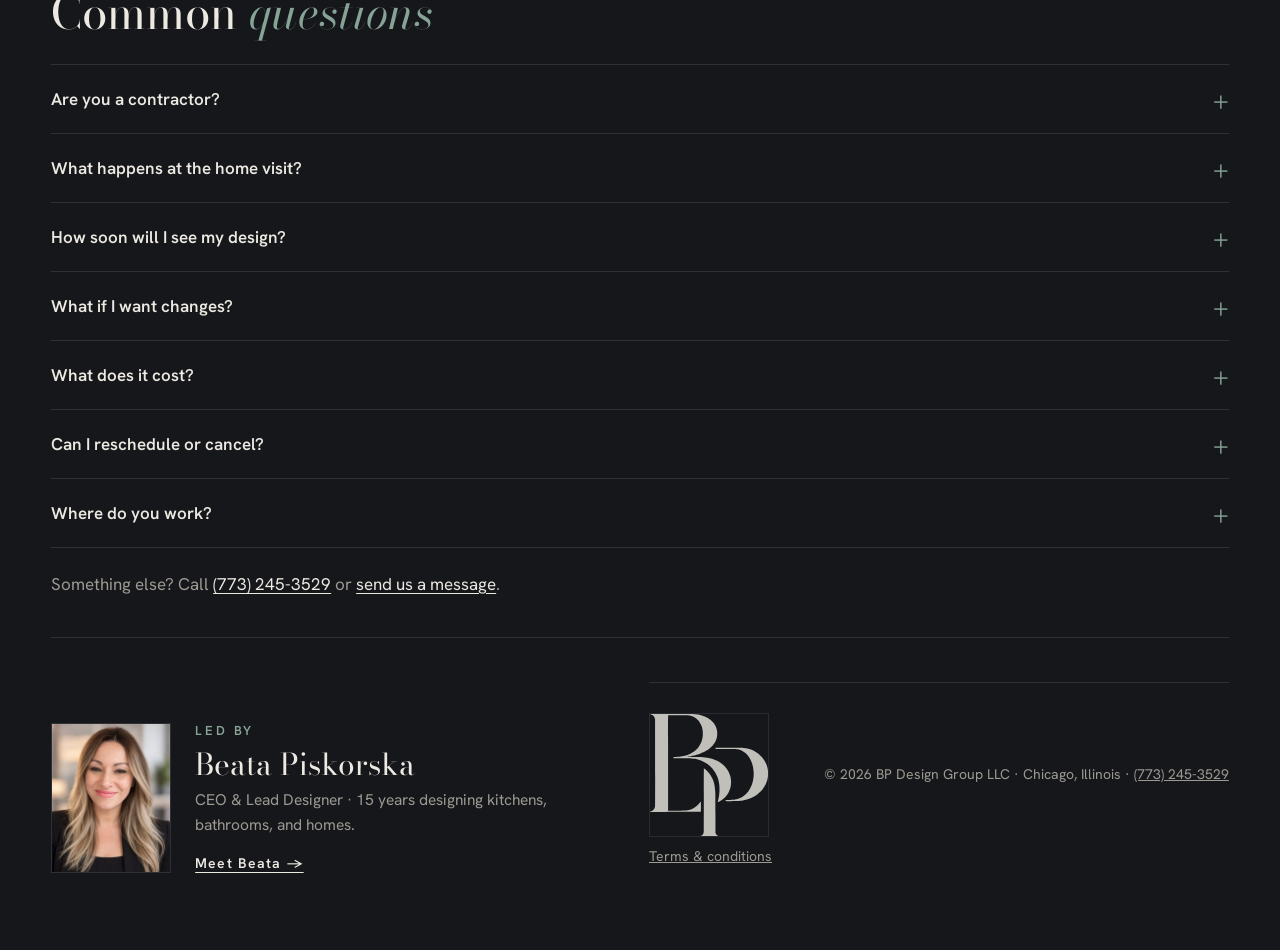
==== commit c4861621: "Test: hero before/after photos match the How it works photo size (third-width, 3:2), two per row cen" ====
--- a/index.html
+++ b/index.html
@@ -270,10 +270,13 @@
   .hero .hero-ctas .btn { margin-top:0; }
   .hero-facts { list-style:none; display:flex; flex-wrap:wrap; justify-content:center; gap:10px 28px; margin:36px 0 0; padding:0; font-size:12.5px; font-weight:600; letter-spacing:.16em; text-transform:uppercase; color:var(--soft); }
   .hero-facts li { display:flex; align-items:center; gap:10px; }
-  .hero .hero-strip { grid-template-columns:repeat(4, minmax(0, 1fr)); gap:16px; max-width:none; margin:52px 0 0; text-align:left; }
-  .hero-strip .reveal .state { top:10px; left:10px; font-size:10.5px; letter-spacing:.14em; padding:5px 8px; }
+  /* same tile size as the How it works photos: a third of the row wide, 3:2; two per row, centered */
+  .hero .hero-strip { grid-template-columns:repeat(2, calc((100% - 28px) / 3)); justify-content:center; gap:14px; max-width:none; margin:52px 0 0; text-align:left; }
+  .hero-strip .reveal .frame { aspect-ratio:3/2; }
+  .hero-strip .reveal .after, .hero-strip .reveal .before { object-fit:cover; }
+  .hero-strip .reveal .state { top:10px; left:10px; font-size:11px; letter-spacing:.16em; padding:5px 9px; }
   .hero-strip .reveal-btn { right:10px; bottom:10px; padding:9px 12px; font-size:11px; letter-spacing:.1em; }
-  @media (max-width:880px) { .hero .hero-strip { grid-template-columns:repeat(2, minmax(0, 1fr)); gap:10px; margin-top:36px; } }
+  @media (max-width:880px) { .hero .hero-strip { grid-template-columns:repeat(2, minmax(0, 1fr)); gap:10px; margin-top:36px; } .hero-strip .reveal-btn { right:6px; bottom:6px; padding:7px 8px; font-size:10px; } .hero-strip .reveal .state { top:6px; left:6px; font-size:10px; padding:4px 6px; } }
   .hero-facts li::before { content:""; width:5px; height:5px; background:var(--acc); transform:rotate(45deg); flex:none; }
   @media (max-width:520px) { .hero-facts { flex-direction:column; align-items:center; gap:10px; } }
   .projects { display:grid; grid-template-columns:repeat(2, minmax(0, 1fr)); gap:28px; }
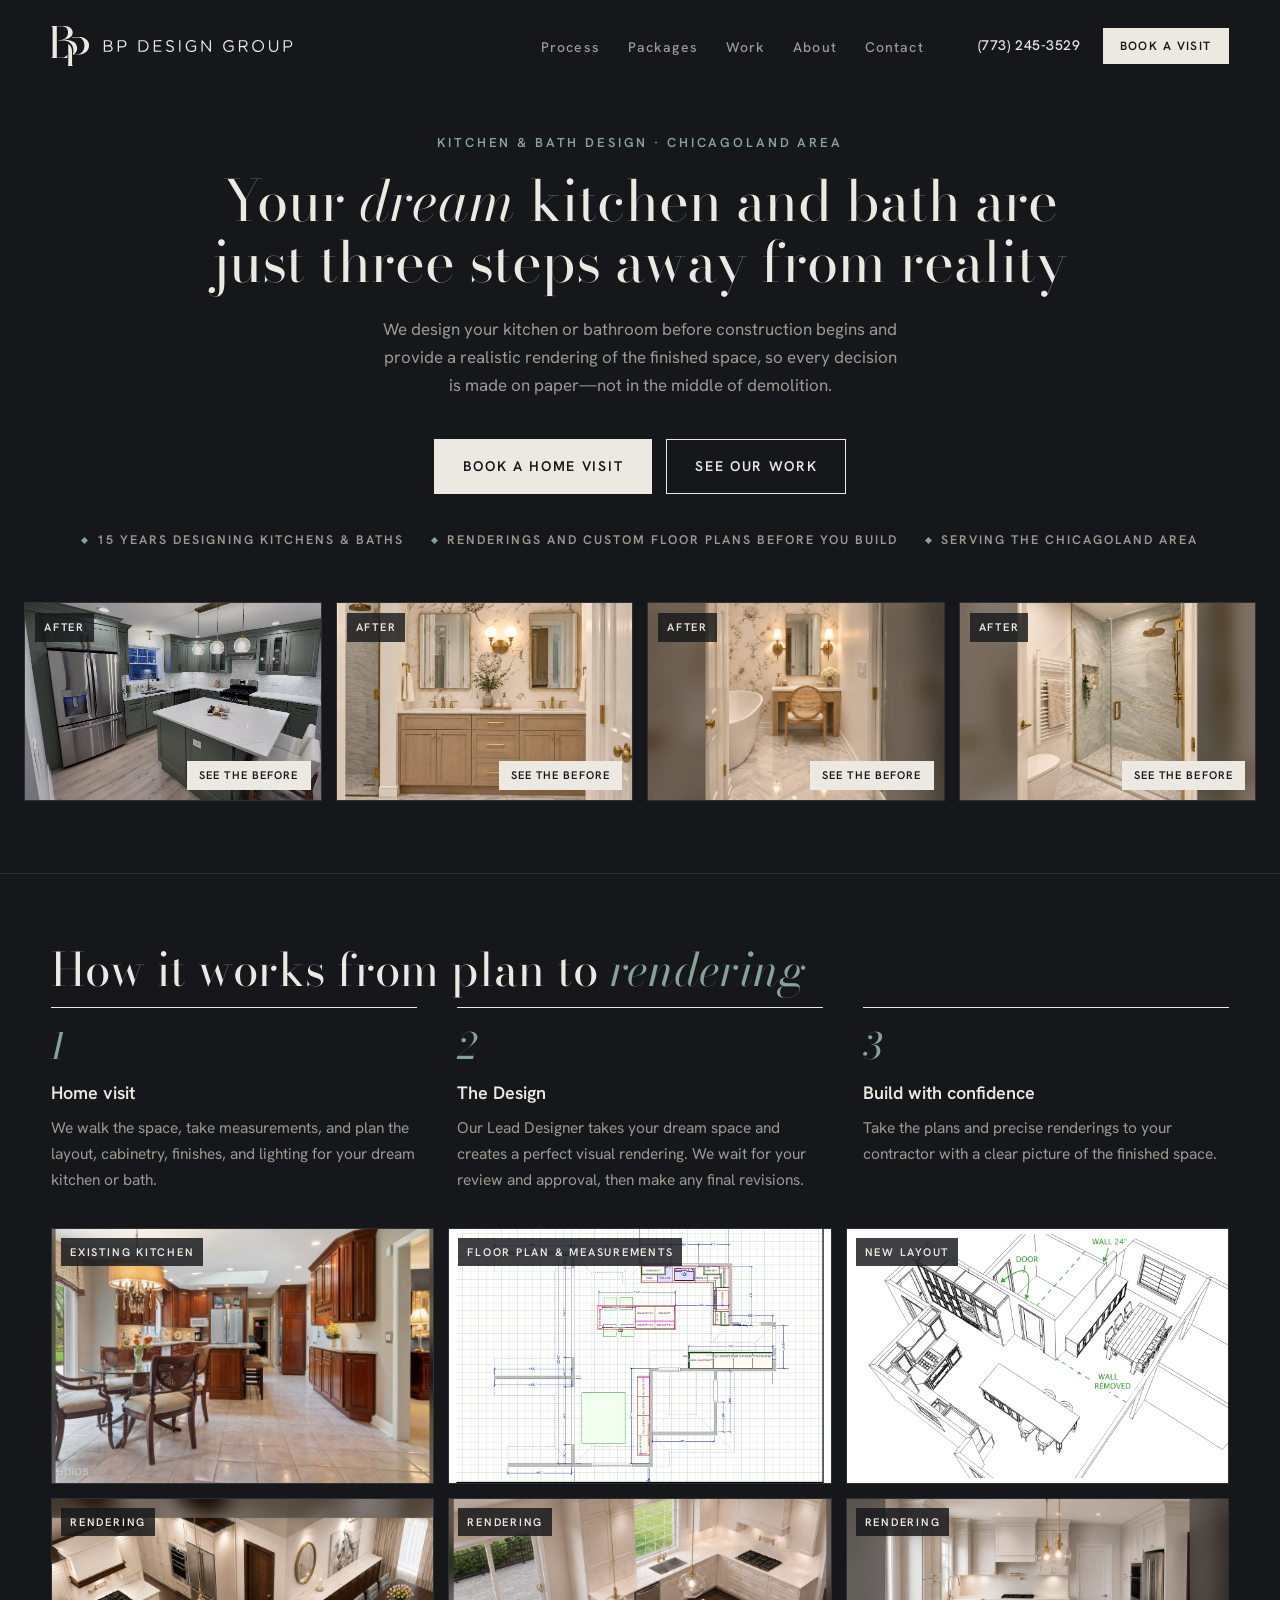
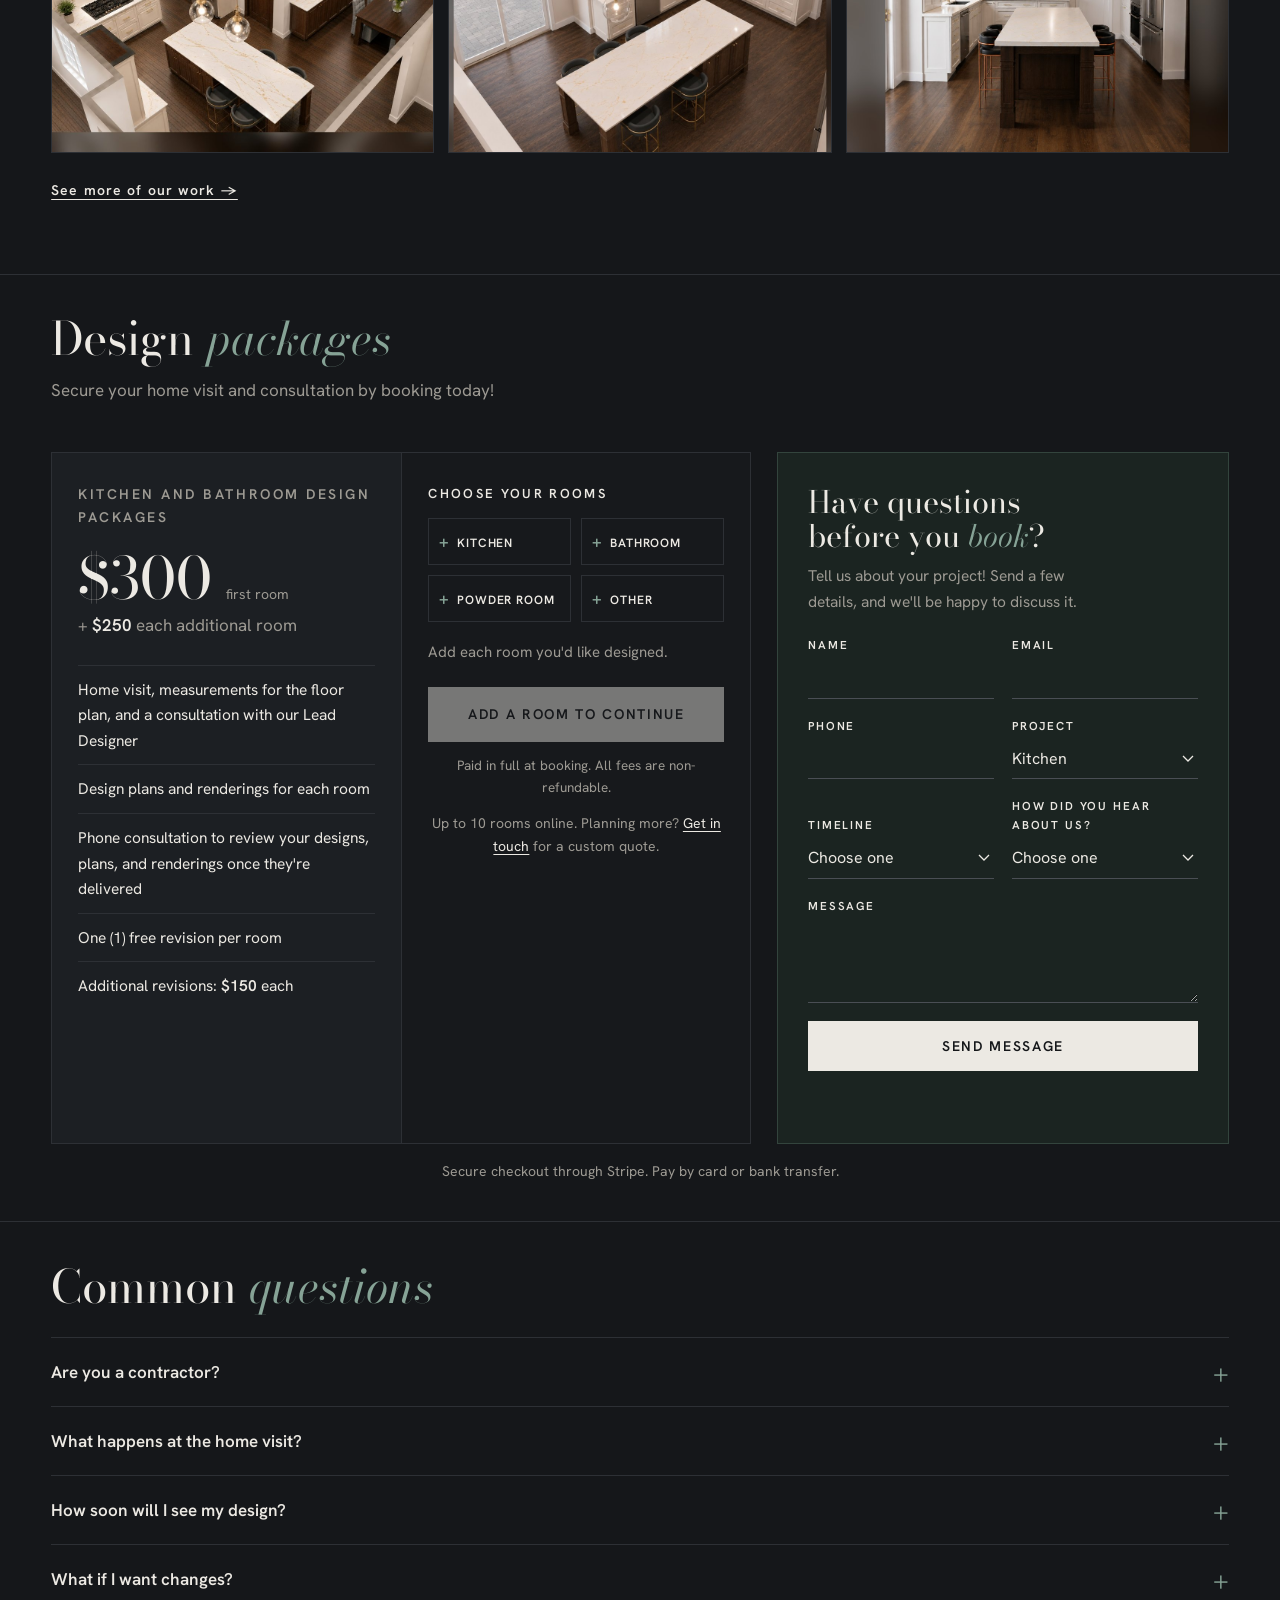
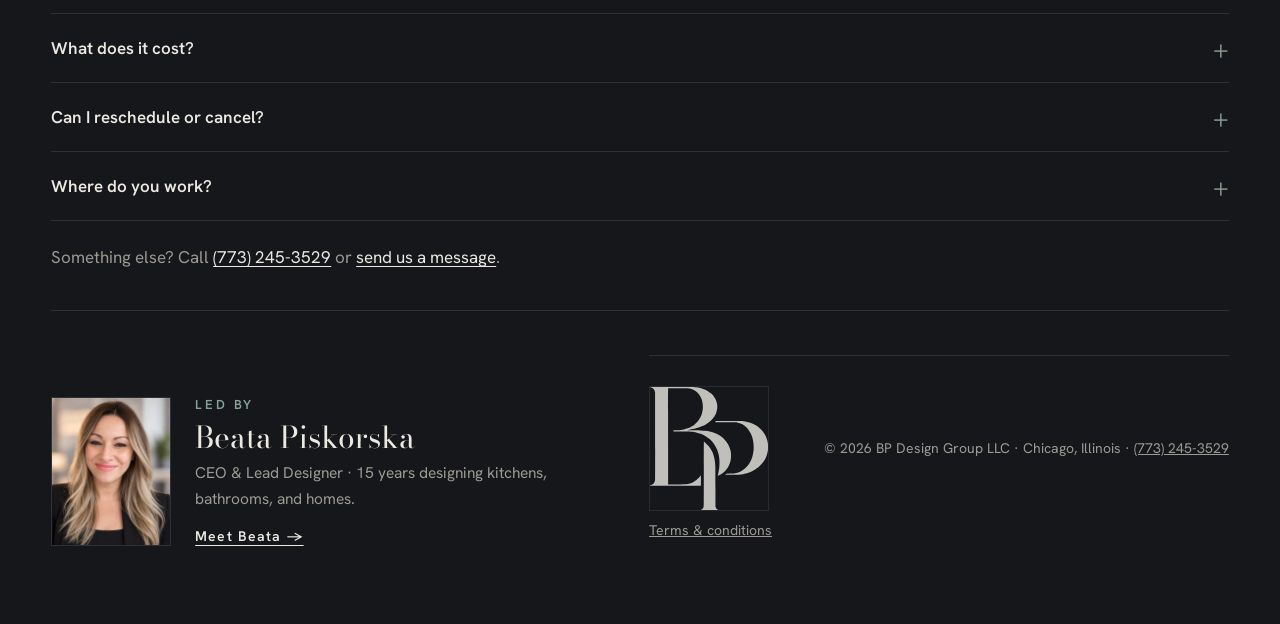
==== commit fba7cc0a: "Test: hero before/afters four across in the 3:2 shape, row widened past the text column Co-Authored-" ====
--- a/index.html
+++ b/index.html
@@ -270,13 +270,13 @@
   .hero .hero-ctas .btn { margin-top:0; }
   .hero-facts { list-style:none; display:flex; flex-wrap:wrap; justify-content:center; gap:10px 28px; margin:36px 0 0; padding:0; font-size:12.5px; font-weight:600; letter-spacing:.16em; text-transform:uppercase; color:var(--soft); }
   .hero-facts li { display:flex; align-items:center; gap:10px; }
-  /* same tile size as the How it works photos: a third of the row wide, 3:2; two per row, centered */
-  .hero .hero-strip { grid-template-columns:repeat(2, calc((100% - 28px) / 3)); justify-content:center; gap:14px; max-width:none; margin:52px 0 0; text-align:left; }
+  /* four across in the same 3:2 shape as the How it works photos; the row runs wider than the text column so each photo stays large */
+  .hero .hero-strip { grid-template-columns:repeat(4, minmax(0, 1fr)); gap:14px; width:min(1600px, calc(100vw - 48px)); max-width:none; margin:52px 0 0 calc(50% - min(800px, 50vw - 24px)); text-align:left; }
   .hero-strip .reveal .frame { aspect-ratio:3/2; }
   .hero-strip .reveal .after, .hero-strip .reveal .before { object-fit:cover; }
   .hero-strip .reveal .state { top:10px; left:10px; font-size:11px; letter-spacing:.16em; padding:5px 9px; }
   .hero-strip .reveal-btn { right:10px; bottom:10px; padding:9px 12px; font-size:11px; letter-spacing:.1em; }
-  @media (max-width:880px) { .hero .hero-strip { grid-template-columns:repeat(2, minmax(0, 1fr)); gap:10px; margin-top:36px; } .hero-strip .reveal-btn { right:6px; bottom:6px; padding:7px 8px; font-size:10px; } .hero-strip .reveal .state { top:6px; left:6px; font-size:10px; padding:4px 6px; } }
+  @media (max-width:880px) { .hero .hero-strip { grid-template-columns:repeat(2, minmax(0, 1fr)); gap:10px; width:auto; margin:36px 0 0; } .hero-strip .reveal-btn { right:6px; bottom:6px; padding:7px 8px; font-size:10px; } .hero-strip .reveal .state { top:6px; left:6px; font-size:10px; padding:4px 6px; } }
   .hero-facts li::before { content:""; width:5px; height:5px; background:var(--acc); transform:rotate(45deg); flex:none; }
   @media (max-width:520px) { .hero-facts { flex-direction:column; align-items:center; gap:10px; } }
   .projects { display:grid; grid-template-columns:repeat(2, minmax(0, 1fr)); gap:28px; }
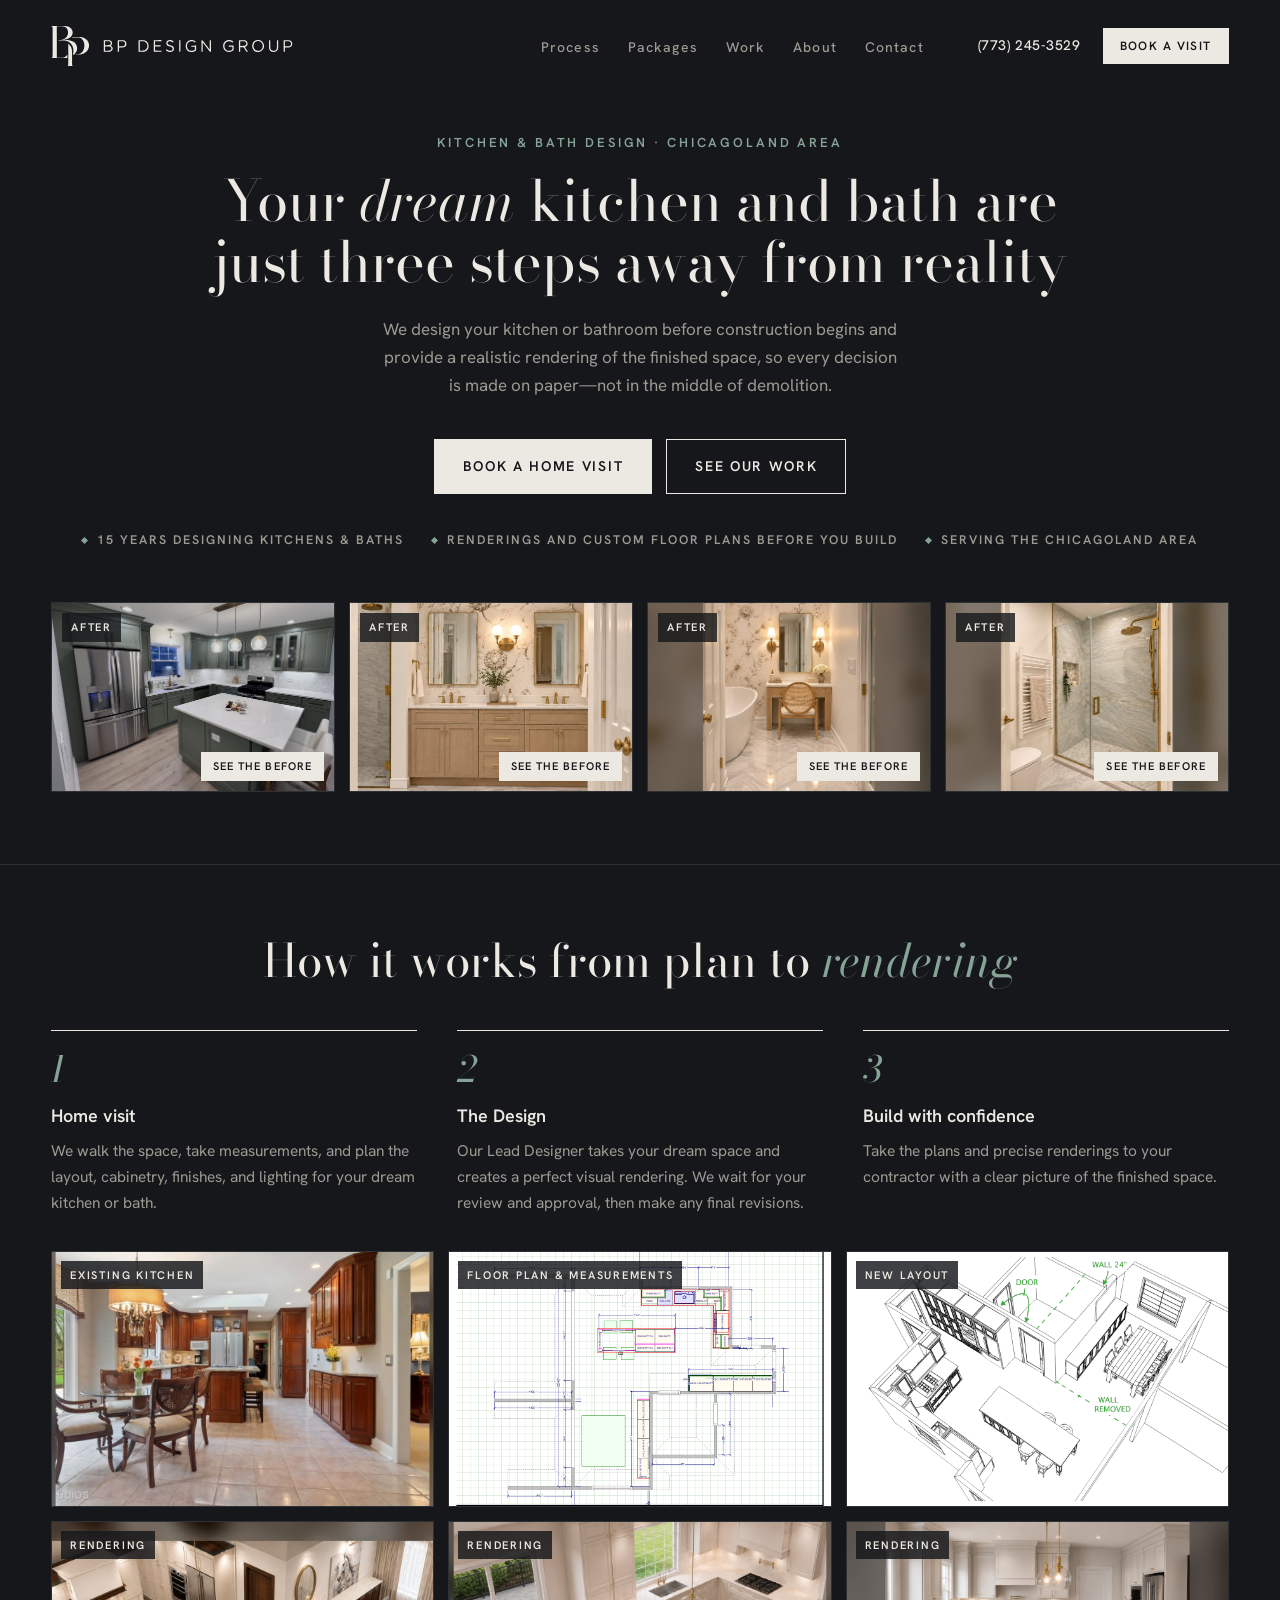
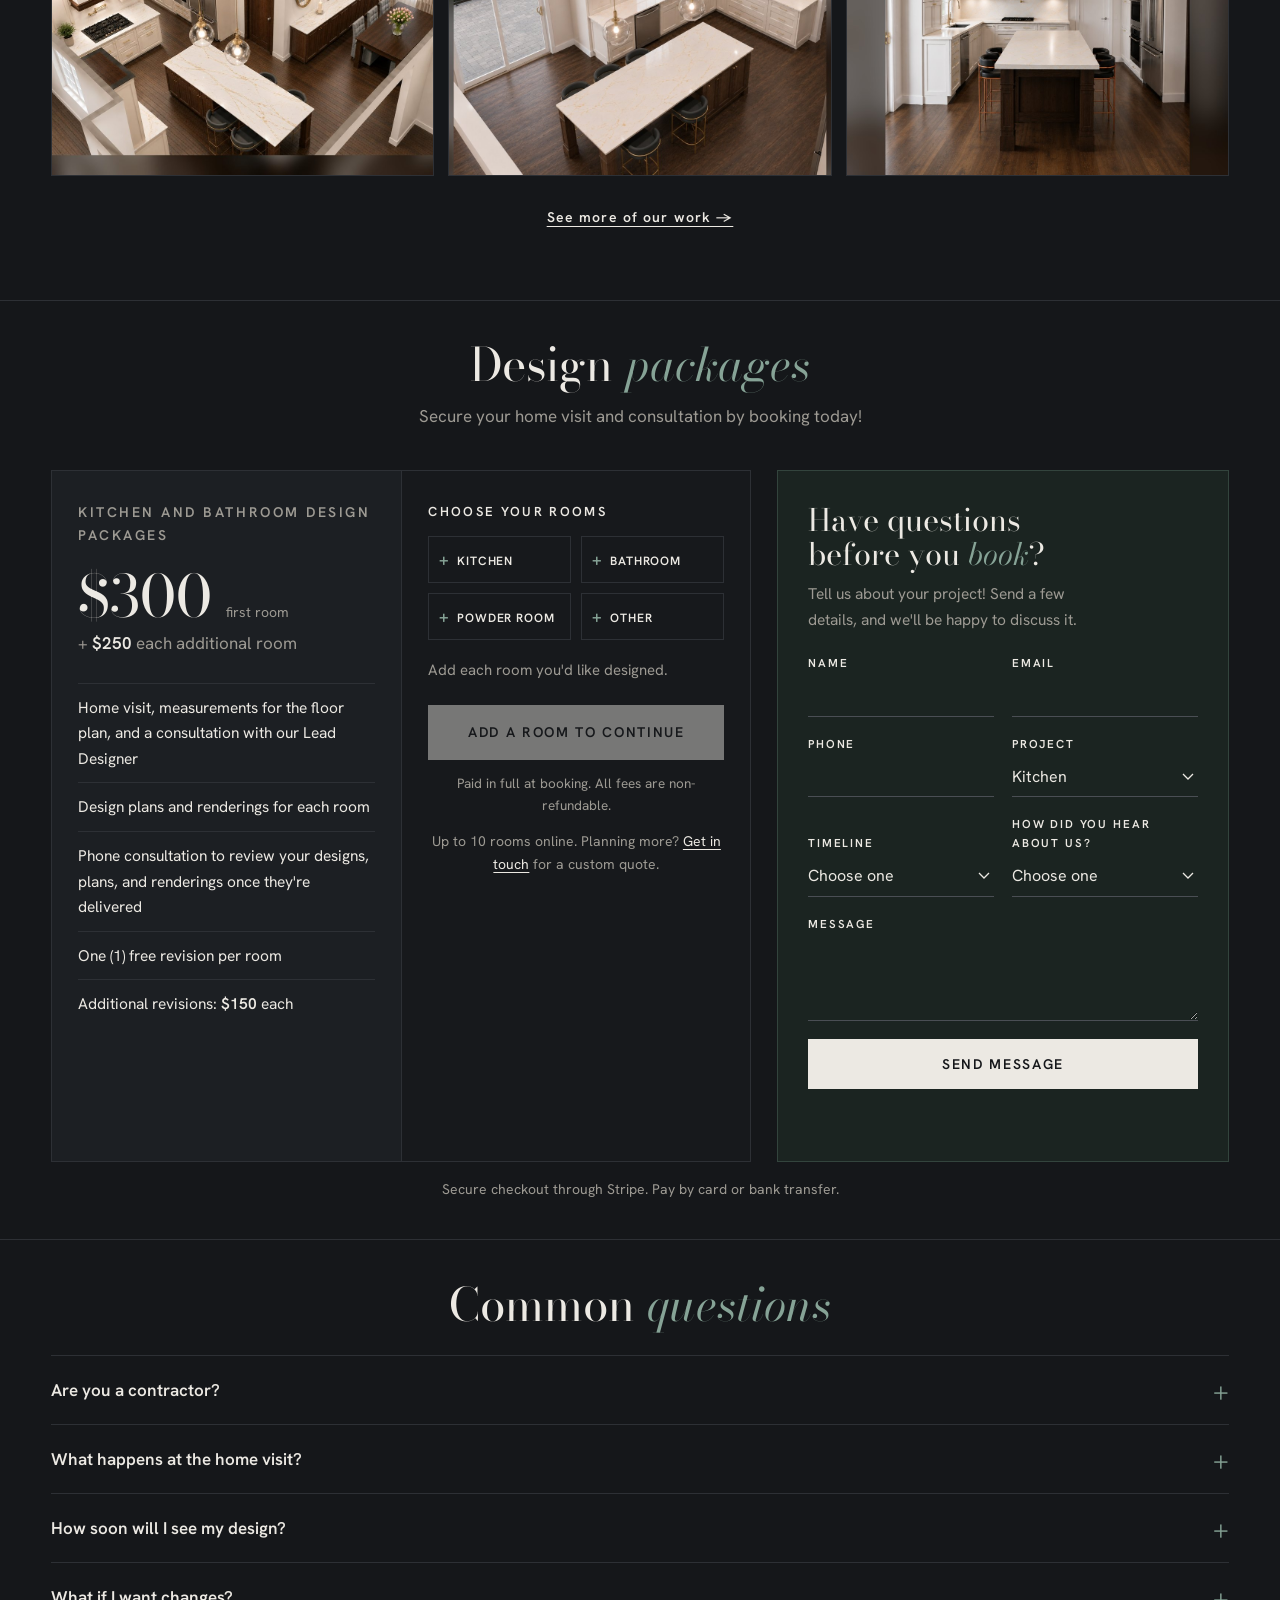
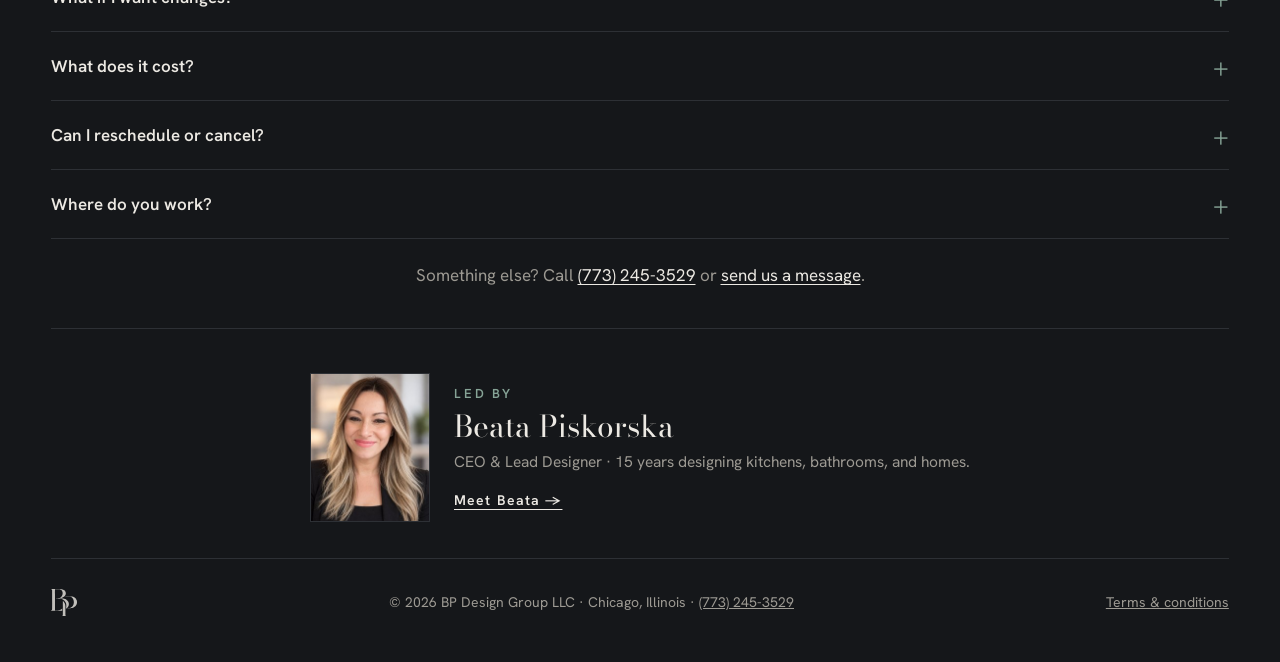
==== commit c10b5d6d: "Center and align the home page to one column; fix footer nesting Co-Authored-By: Claude Opus 5.5 <no" ====
--- a/index.html
+++ b/index.html
@@ -271,7 +271,7 @@
   .hero-facts { list-style:none; display:flex; flex-wrap:wrap; justify-content:center; gap:10px 28px; margin:36px 0 0; padding:0; font-size:12.5px; font-weight:600; letter-spacing:.16em; text-transform:uppercase; color:var(--soft); }
   .hero-facts li { display:flex; align-items:center; gap:10px; }
   /* four across in the same 3:2 shape as the How it works photos; the row runs wider than the text column so each photo stays large */
-  .hero .hero-strip { grid-template-columns:repeat(4, minmax(0, 1fr)); gap:14px; width:min(1600px, calc(100vw - 48px)); max-width:none; margin:52px 0 0 calc(50% - min(800px, 50vw - 24px)); text-align:left; }
+  .hero .hero-strip { grid-template-columns:repeat(4, minmax(0, 1fr)); gap:14px; width:auto; max-width:none; margin:52px 0 0; text-align:left; }
   .hero-strip .reveal .frame { aspect-ratio:3/2; }
   .hero-strip .reveal .after, .hero-strip .reveal .before { object-fit:cover; }
   .hero-strip .reveal .state { top:10px; left:10px; font-size:11px; letter-spacing:.16em; padding:5px 9px; }
@@ -444,7 +444,13 @@
   .pad-btn.ghost { background:#fff; color:#1A1C1F; }
   .pad-link { background:none; border:0; padding:0; font:inherit; font-size:13px; color:#555; text-decoration:underline; cursor:pointer; }
   .pick-policy { margin:12px 0 0; font-size:13.5px; color:var(--soft); text-align:center; }
-  .foot-designer { margin-top:0; padding:44px 0 36px; }
+  .foot-designer { margin-top:0; padding:44px 0 36px; justify-content:center; }
+  /* one centered column: section headings and intros sit over the content they introduce */
+  #process > .wrap > h2, #packages > .wrap > h2, .faq > h2 { text-align:center; }
+  #process > .wrap > h2 { margin-bottom:44px; }
+  #packages > .wrap > .intro { text-align:center; margin-left:auto; margin-right:auto; margin-bottom:40px; }
+  .steps-more { display:table; margin:30px auto 0; }
+  .faq-more { text-align:center; }
   @media (max-width:600px) { .agree form { padding:28px 20px 22px; } .agree h2 { font-size:26px; } }
   @media (max-width:880px) {
     .pkgs, .steps { grid-template-columns:1fr; } nav { display:none; } section { padding:48px 0; }
@@ -523,7 +529,6 @@
     <li><img src="img/work/project1-rendering-3.jpg" data-full="img/work/project1-rendering-3-full.jpg" width="1022" height="681" loading="lazy" alt="Rendering from the dining side: the island with counter stools, the range hood, and built-in ovens."><span class="tag">Rendering</span></li>
   </ul>
   <a class="designer-link steps-more" href="work.html">See more of our work &rarr;</a>
-  </div>
 </div></section>
 
 <section id="packages" class="space-tight"><div class="wrap">
@@ -725,6 +730,7 @@
       <p class="designer-role">CEO &amp; Lead Designer · 15 years designing kitchens, bathrooms, and homes.</p>
       <a class="designer-link" href="about.html">Meet Beata &rarr;</a>
     </div>
+  </div>
 <footer><img class="foot-mark" src="logo-mark.svg" width="26" height="27" alt=""><span>© <span id="year">2026</span> BP Design Group LLC · Chicago, Illinois · <a href="tel:+17732453529">(773) 245-3529</a></span><span><a href="terms.html">Terms &amp; conditions</a></span></footer></div>
 <script>
   const TERMS_VERSION = "Terms & Conditions, last updated September 28, 2026";
